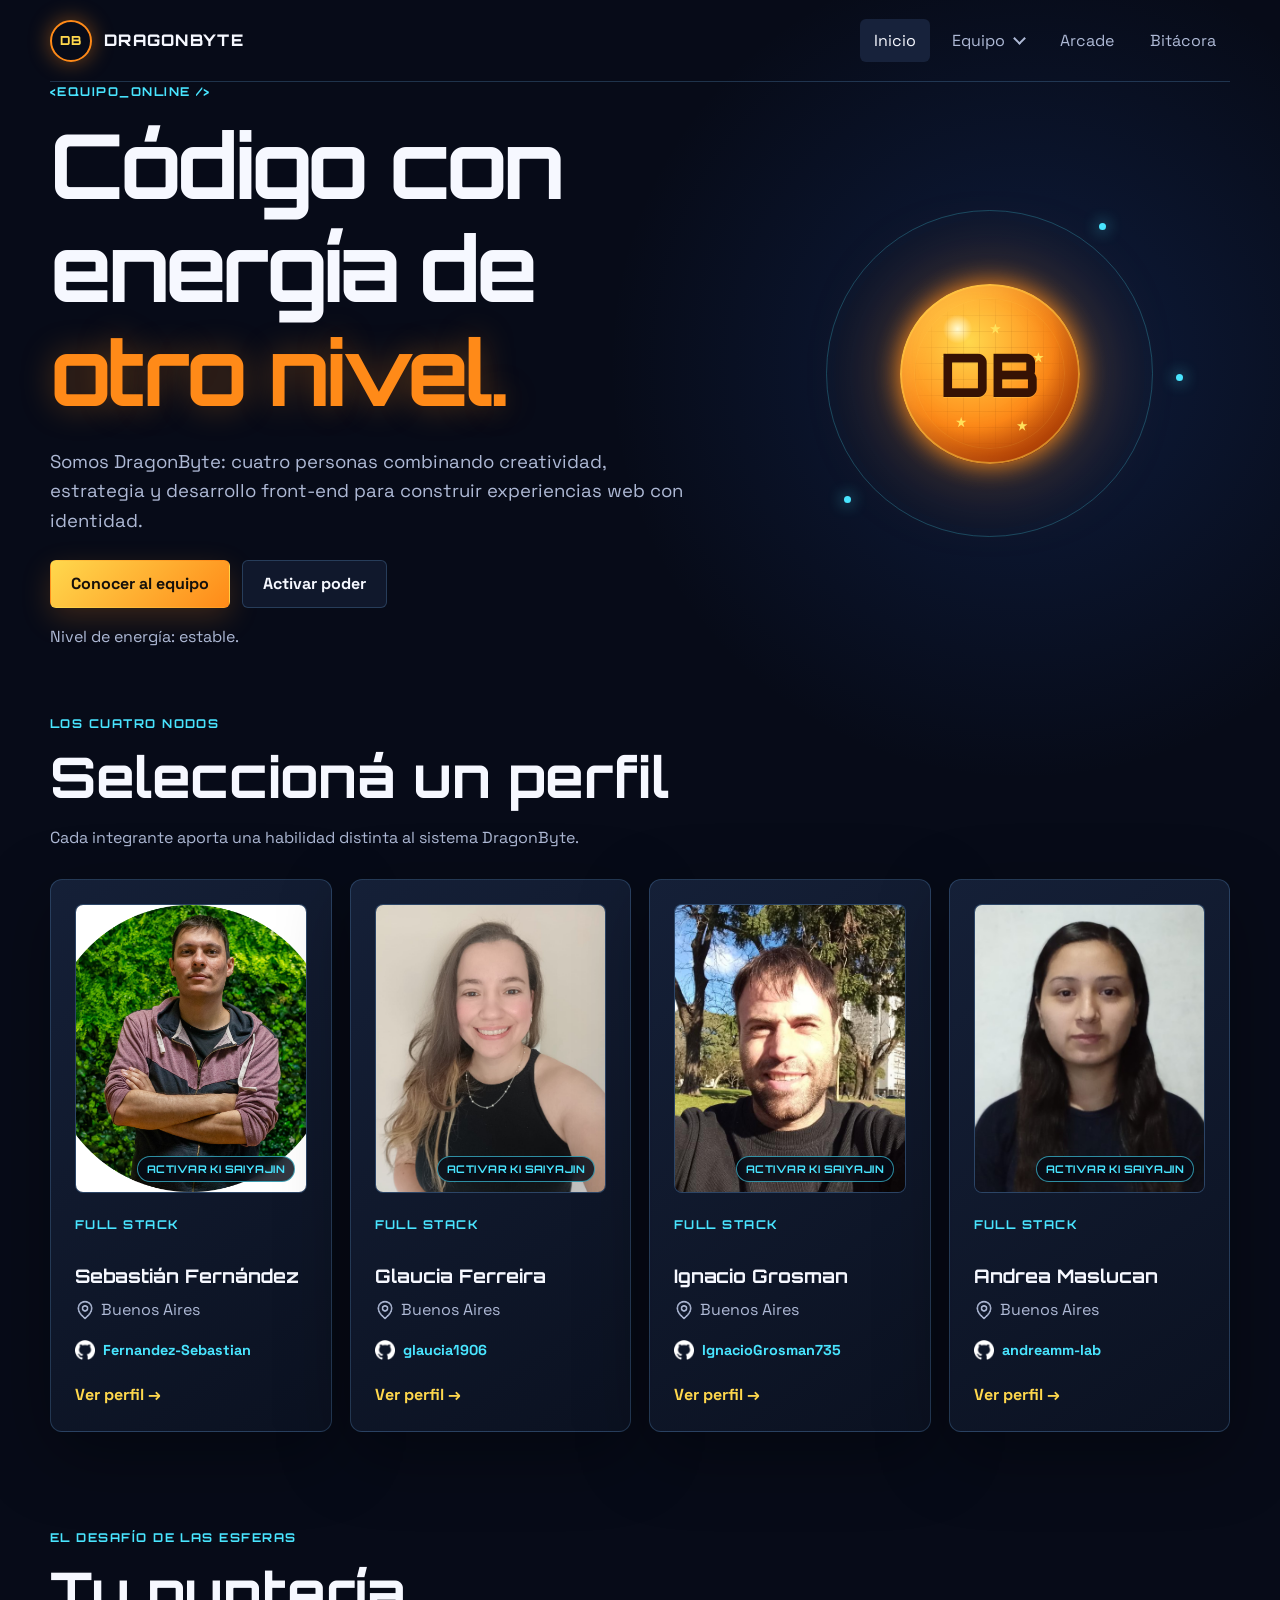
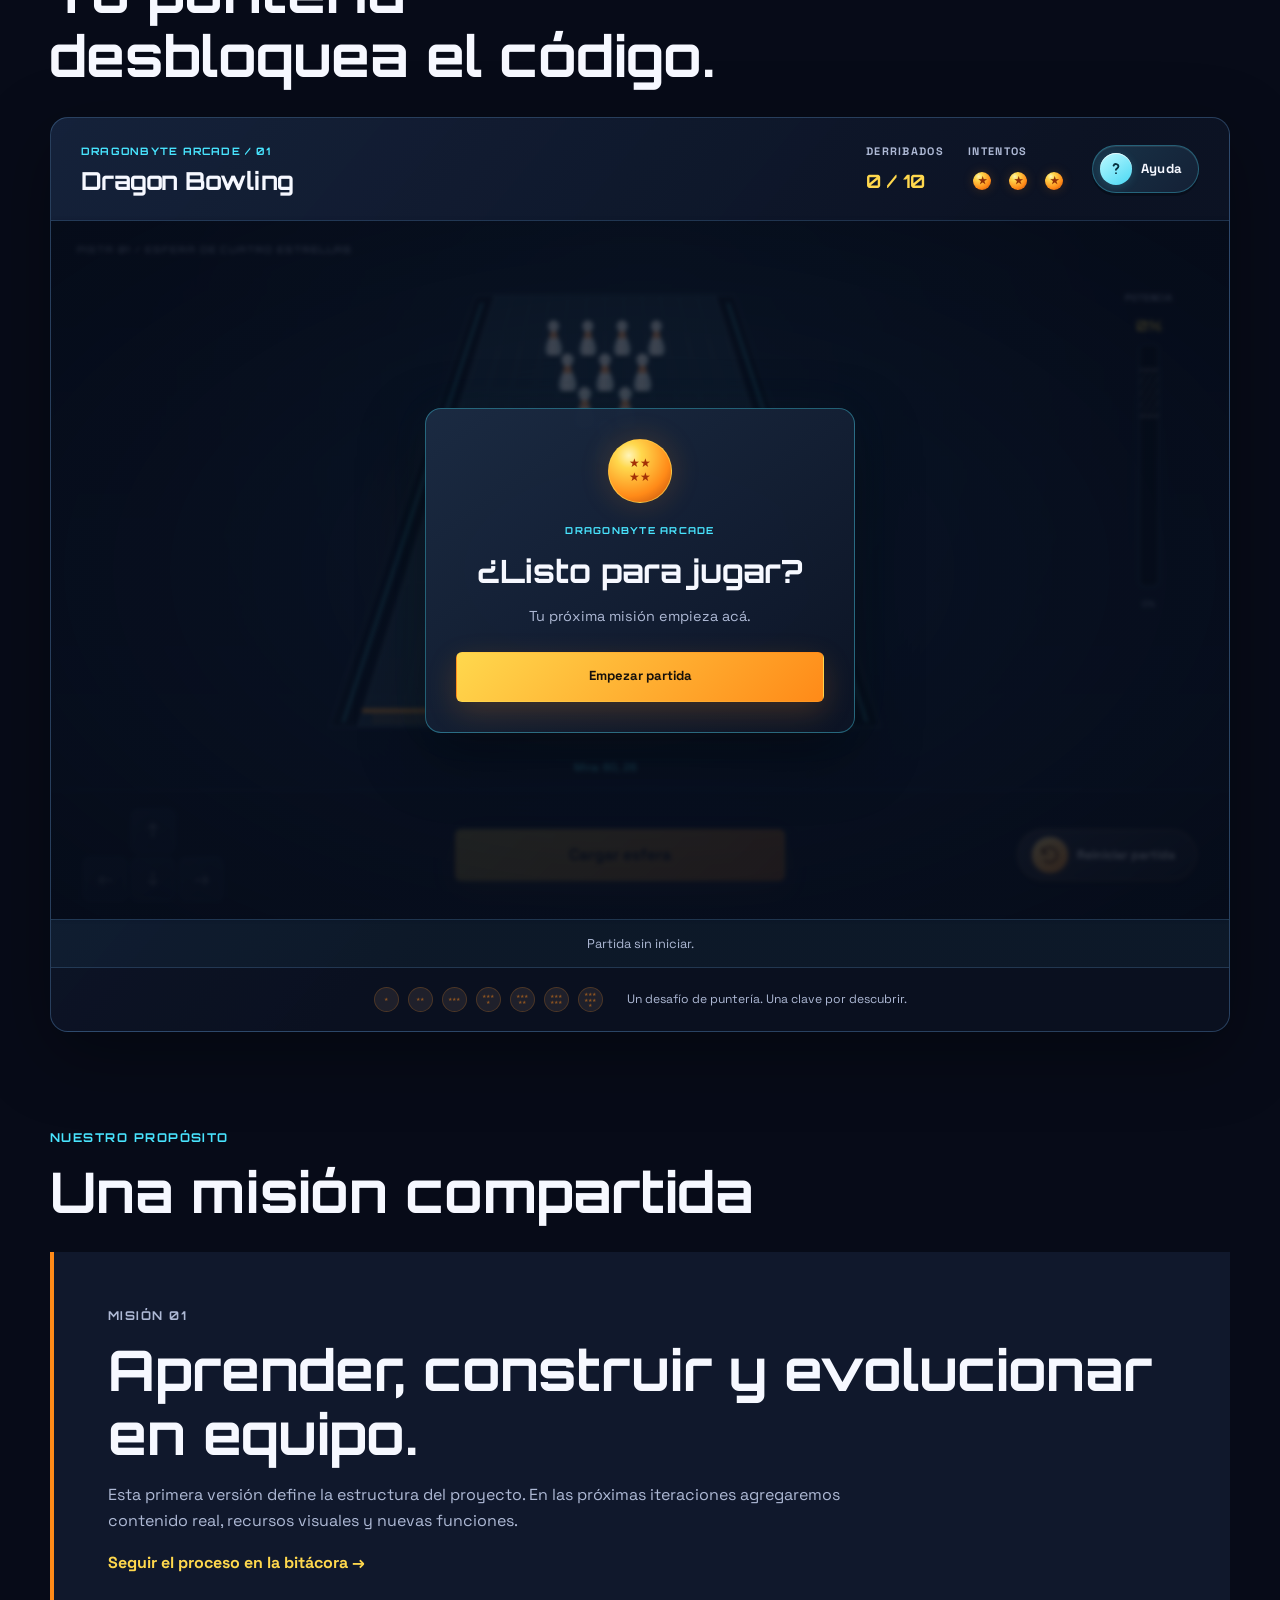
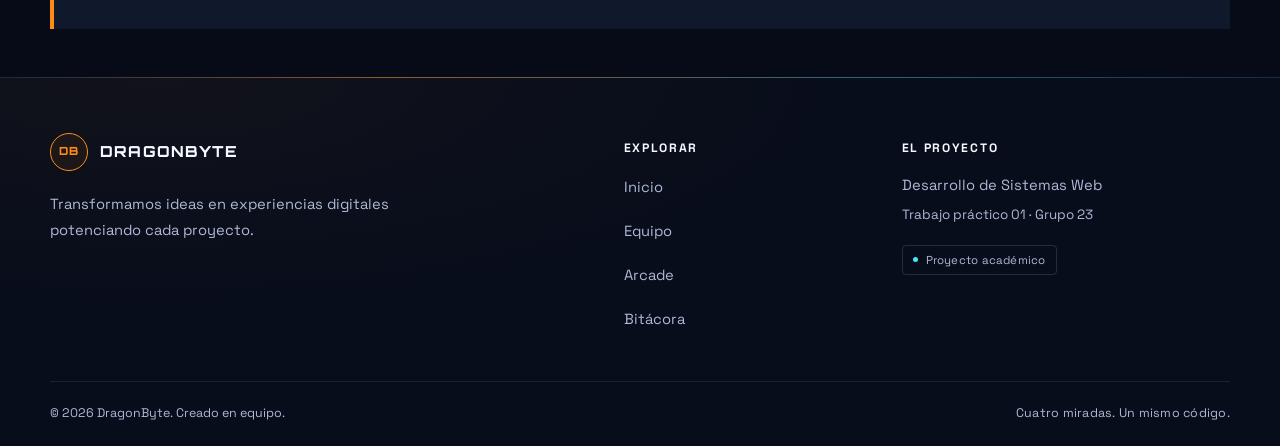
==== index.html @ 11033af9 "agregar Arcade con el codigo de verificacion de la bitacora" ====
<!doctype html>
<html lang="es">
  <head>
    <meta charset="UTF-8">
    <meta name="viewport" content="width=device-width, initial-scale=1.0">
    <meta name="description" content="Sitio web del equipo DragonByte para el TP1 de Desarrollo de Sistemas Web.">
    <title>DragonByte | Inicio</title>
    <link rel="preconnect" href="https://fonts.googleapis.com">
    <link rel="preconnect" href="https://fonts.gstatic.com" crossorigin>
    <link
      href="https://fonts.googleapis.com/css2?family=Orbitron:wght@500;700;800&family=Space+Grotesk:wght@400;500;600;700&display=swap"
      rel="stylesheet"
    >
    <link rel="stylesheet" href="assets/css/base.css?v=1">
    <link rel="stylesheet" href="components/member-photo/member-photo.css?v=1">
    <link rel="stylesheet" href="assets/css/pages/inicio.css?v=3">
    <link rel="stylesheet" href="components/bowling/bowling.css?v=12">
    <link rel="stylesheet" href="components/header/header.css?v=2">
    <link rel="stylesheet" href="components/footer/footer.css?v=1">
    <script src="components/header/header.js?v=2" defer></script>
    <script src="components/footer/footer.js?v=2" defer></script>
    <script src="components/member-photo/member-photo.js?v=1" defer></script>
    <script src="assets/js/pages/inicio.js?v=1" defer></script>
    <script src="assets/js/bitacora-access.js?v=1" defer></script>
    <script src="components/bowling/bowling.js?v=6" defer></script>
  </head>
  <body>
    <header class="site-header" data-site-header></header>

    <main>
      <section class="hero">
        <div class="hero-copy">
          <p class="eyebrow">&lt;equipo_online /&gt;</p>
          <h1>Código con energía de <span>otro nivel.</span></h1>
          <p class="hero-lead">
            Somos DragonByte: cuatro personas combinando creatividad, estrategia y desarrollo
            front-end para construir experiencias web con identidad.
          </p>
          <div class="hero-actions">
            <a class="button button-primary" href="#equipo">Conocer al equipo</a>
            <button id="power-button" class="button button-secondary" type="button" aria-pressed="false">Activar poder</button>
          </div>
          <p id="power-message" class="power-message" aria-live="polite">Nivel de energía: estable.</p>
        </div>
        <div class="energy-core" aria-hidden="true">
          <div class="orbit orbit-one"></div>
          <div class="power-aura">
            <svg class="power-flames" viewBox="0 0 430 430" fill="none" focusable="false">
              <defs>
                <linearGradient id="flame-outer" x1="215" y1="355" x2="215" y2="25" gradientUnits="userSpaceOnUse">
                  <stop stop-color="#ff4d00" stop-opacity=".15"/>
                  <stop offset=".35" stop-color="#ff6a00"/>
                  <stop offset=".7" stop-color="#ffb52e"/>
                  <stop offset="1" stop-color="#fff4ba"/>
                </linearGradient>
                <linearGradient id="flame-inner" x1="215" y1="335" x2="215" y2="65" gradientUnits="userSpaceOnUse">
                  <stop stop-color="#ff8a18" stop-opacity=".3"/>
                  <stop offset=".4" stop-color="#ffd84d"/>
                  <stop offset="1" stop-color="#fffce9"/>
                </linearGradient>
              </defs>
              <path class="flame flame-outer" fill="url(#flame-outer)" d="M215 355 C139 361 79 307 87 252 C90 228 76 207 66 189 C96 196 108 216 115 230 C106 179 127 164 110 123 C144 136 157 163 160 181 C169 134 190 121 184 76 C198 87 207 103 207 122 C232 90 247 62 237 25 C273 57 283 100 265 144 C291 126 299 107 299 88 C322 125 309 168 296 193 C321 181 337 165 337 142 C358 180 344 211 328 237 C351 231 359 211 360 200 C386 273 322 355 215 355 Z"/>
              <path class="flame flame-inner" fill="url(#flame-inner)" d="M215 335 C153 340 113 299 120 249 C124 231 121 214 114 201 C136 209 147 226 149 240 C141 193 170 170 161 139 C180 152 192 176 187 198 C201 164 231 146 228 101 C250 126 254 156 241 187 C262 173 273 152 273 136 C289 169 280 204 266 223 C288 211 302 190 302 177 C320 212 303 234 302 251 C323 243 331 231 332 224 C339 282 292 335 215 335 Z"/>
              <path class="flame flame-highlight" stroke="#fff5bf" stroke-width="3" stroke-linecap="round" d="M106 273 C91 247 108 227 99 214 M178 159 C171 138 194 121 189 106 M276 165 C299 145 293 125 299 115 M326 294 C346 276 337 254 347 243"/>
            </svg>
            <span class="power-ember"></span>
            <span class="power-ember"></span>
            <span class="power-ember"></span>
            <span class="power-ember"></span>
          </div>
          <div class="core">
            <span class="core-node core-node-one"></span>
            <span class="core-node core-node-two"></span>
            <span class="core-node core-node-three"></span>
            <span class="core-node core-node-four"></span>
            <span class="core-node core-node-five"></span>
            <span class="core-label">DB</span>
          </div>
          <span class="spark spark-one"></span>
          <span class="spark spark-two"></span>
          <span class="spark spark-three"></span>
        </div>
      </section>

      <section id="equipo" class="section team-section" aria-labelledby="team-title">
        <div class="section-heading">
          <p class="eyebrow">LOS CUATRO NODOS</p>
          <h2 id="team-title">Seleccioná un perfil</h2>
          <p>Cada integrante aporta una habilidad distinta al sistema DragonByte.</p>
        </div>
        <div class="team-grid">
          <article class="member-card">
            <button
              class="member-photo member-photo-transform"
              type="button"
              data-member-name="Sebastián"
              aria-pressed="false"
              aria-label="Activar ki saiyajin de Sebastián"
            >
              <img
                class="portrait-base"
                src="assets/img/perfiles/Seba-FaseNormal.png"
                alt="Sebastián Fernández en estado base"
              >
              <img
                class="portrait-transformed"
                src="assets/img/perfiles/SebaSsj2.png"
                alt=""
                aria-hidden="true"
              >
              <span class="transform-hint" aria-hidden="true">Activar ki saiyajin</span>
            </button>
            <p class="role">Full Stack</p>
            <h3>Sebastián Fernández</h3>
            <p class="profile-location"><img src="assets/img/iconos/ubicacion.webp" alt="" width="20" height="20"> Buenos Aires</p>
            <a class="member-github profile-github text-link" href="https://github.com/Fernandez-Sebastian" target="_blank" rel="noopener noreferrer" aria-label="GitHub de Sebastián Fernández (abre en otra pestaña)">
              <img src="assets/img/iconos/github.webp" alt="" width="20" height="20">
              <span>Fernandez-Sebastian</span>
            </a>
            <a class="card-link" href="pages/equipo/sebastian-fernandez.html" aria-label="Ver perfil de Sebastián Fernández">Ver perfil <span aria-hidden="true">→</span></a>
          </article>
          <article class="member-card">
            <button
              class="member-photo member-photo-transform"
              type="button"
              data-member-name="Glaucia"
              aria-pressed="false"
              aria-label="Activar ki saiyajin de Glaucia"
            >
              <img
                class="portrait-base"
                src="assets/img/perfiles/glaucia-ferreira.jpeg"
                alt="Glaucia Ferreira"
              >
              <img
                class="portrait-transformed"
                src="assets/img/perfiles/glaucia-ferreira-anime.png"
                alt=""
                aria-hidden="true"
              >
              <span class="transform-hint" aria-hidden="true">Activar ki saiyajin</span>
            </button>
            <p class="role">Full Stack</p>
            <h3>Glaucia Ferreira</h3>
            <p class="profile-location"><img src="assets/img/iconos/ubicacion.webp" alt="" width="20" height="20"> Buenos Aires</p>
            <a class="member-github profile-github text-link" href="https://github.com/glaucia1906" target="_blank" rel="noopener noreferrer" aria-label="GitHub de Glaucia Ferreira (abre en otra pestaña)">
              <img src="assets/img/iconos/github.webp" alt="" width="20" height="20">
              <span>glaucia1906</span>
            </a>
            <a class="card-link" href="pages/equipo/glaucia-ferreira.html" aria-label="Ver perfil de Glaucia Ferreira">Ver perfil <span aria-hidden="true">→</span></a>
          </article>
          <article class="member-card">
            <button
              class="member-photo member-photo-transform"
              type="button"
              data-member-name="Ignacio"
              aria-pressed="false"
              aria-label="Activar ki saiyajin de Ignacio"
            >
              <img
                class="portrait-base"
                src="assets/img/perfiles/Nacho-tranqui.jpg"
                alt="Foto provisoria de Ignacio Grosman"
              >
              <img
                class="portrait-transformed"
                src="assets/img/perfiles/Nacho-super.jpg"
                alt=""
                aria-hidden="true"
              >
              <span class="transform-hint" aria-hidden="true">Activar ki saiyajin</span>
            </button>
            <p class="role">Full Stack</p>
            <h3>Ignacio Grosman</h3>
            <p class="profile-location"><img src="assets/img/iconos/ubicacion.webp" alt="" width="20" height="20"> Buenos Aires</p>
            <a class="member-github profile-github text-link" href="https://github.com/IgnacioGrosman735" target="_blank" rel="noopener noreferrer" aria-label="GitHub de Ignacio Grosman (abre en otra pestaña)">
              <img src="assets/img/iconos/github.webp" alt="" width="20" height="20">
              <span>IgnacioGrosman735</span>
            </a>
            <a class="card-link" href="pages/equipo/ignacio-grosman.html" aria-label="Ver perfil de Ignacio Grosman">Ver perfil <span aria-hidden="true">→</span></a>
          </article>
          <article class="member-card">
            <button
              class="member-photo member-photo-transform"
              type="button"
              data-member-name="Andrea"
              aria-pressed="false"
              aria-label="Activar ki saiyajin de Andrea"
            >
              <img
                class="portrait-base"
                src="assets/img/perfiles/andrea-normal.jpg"
                alt="Andrea Maslucan Moreno en estado base"
              >
              <img
                class="portrait-transformed"
                src="assets/img/perfiles/andrea-anime.jpeg"
                alt=""
                aria-hidden="true"
              >
              <span class="transform-hint" aria-hidden="true">Activar ki saiyajin</span>
            </button>
            <p class="role">Full Stack</p>
            <h3>Andrea Maslucan</h3>
            <p class="profile-location"><img src="assets/img/iconos/ubicacion.webp" alt="" width="20" height="20"> Buenos Aires</p>
            <a class="member-github profile-github text-link" href="https://github.com/andreamm-lab" target="_blank" rel="noopener noreferrer" aria-label="GitHub de Andrea Maslucan Moreno (abre en otra pestaña)">
              <img src="assets/img/iconos/github.webp" alt="" width="20" height="20">
              <span>andreamm-lab</span>
            </a>
            <a class="card-link" href="pages/equipo/andrea-maslucan-moreno.html" aria-label="Ver perfil de Andrea Maslucan Moreno">Ver perfil <span aria-hidden="true">→</span></a>
          </article>
        </div>
      </section>

      <section id="esferas" class="section bowling-section" data-bowling aria-labelledby="bowling-title">
        <div class="section-heading">
          <p class="eyebrow">EL DESAFÍO DE LAS ESFERAS</p>
          <h2 id="bowling-title">Tu puntería desbloquea el código.</h2>
        </div>
        <div class="bowling-game" data-phase="idle">
          <div class="bowling-topbar">
            <div class="bowling-brand">
              <p class="eyebrow">DRAGONBYTE ARCADE / 01</p>
              <h3>Dragon Bowling</h3>
            </div>
            <div class="bowling-scoreboard">
              <div class="bowling-stat"><span>Derribados</span><strong id="bowling-score">0 / 10</strong></div>
              <div class="bowling-stat">
                <span>Intentos</span>
                <ol id="bowling-attempts" class="bowling-attempts">
                  <li class="is-active" aria-label="Tiro 1 disponible"><span class="bowling-mini-orb" aria-hidden="true">★</span></li>
                  <li aria-label="Tiro 2 disponible"><span class="bowling-mini-orb" aria-hidden="true">★</span></li>
                  <li aria-label="Tiro 3 disponible"><span class="bowling-mini-orb" aria-hidden="true">★</span></li>
                </ol>
              </div>
              <button id="bowling-help-button" class="button bowling-help-button" type="button" aria-haspopup="dialog" aria-controls="bowling-help-dialog">
                <span class="bowling-help-icon" aria-hidden="true">
                  <svg viewBox="0 0 24 24" fill="none" stroke="currentColor" stroke-width="2.2" stroke-linecap="round" stroke-linejoin="round" focusable="false">
                    <path d="M9.1 8a3 3 0 0 1 5.8 1c0 2-3 2.5-3 4M12 17h.01"></path>
                  </svg>
                </span>
                <span class="bowling-help-label">Ayuda</span>
              </button>
            </div>
          </div>
          <div class="bowling-stage">
            <div class="bowling-playfield" inert>
              <div class="bowling-arena" tabindex="-1" role="group" aria-label="Pista de bowling" aria-describedby="bowling-status">
                <div class="bowling-lane-label">PISTA 01 <span> / ESFERA DE CUATRO ESTRELLAS</span></div>
                <svg id="bowling-lane" viewBox="0 0 700 580" aria-hidden="true" focusable="false"></svg>
                <div class="bowling-arena-hint"><span id="bowling-aim-label">Mira: 60, 26</span></div>
              </div>
              <div class="bowling-power-hud">
                <span id="bowling-power-label">Potencia</span>
                <output id="bowling-power-value">0%</output>
                <div id="bowling-power" class="bowling-power" role="progressbar" aria-labelledby="bowling-power-label" aria-orientation="vertical" aria-valuemin="0" aria-valuemax="100" aria-valuenow="0">
                  <span class="bowling-power-zone"></span><span id="bowling-power-fill" class="bowling-power-fill"></span>
                </div>
                <span class="bowling-power-limit" aria-hidden="true">0%</span>
              </div>
              <div class="bowling-controls" role="group" aria-label="Controles del juego">
                <div class="bowling-dpad" role="group" aria-label="Mover la mira">
                  <button type="button" data-aim="up" aria-label="Apuntar más arriba">↑</button>
                  <button type="button" data-aim="left" aria-label="Apuntar a la izquierda">←</button>
                  <button type="button" data-aim="down" aria-label="Apuntar más abajo">↓</button>
                  <button type="button" data-aim="right" aria-label="Apuntar a la derecha">→</button>
                </div>
                <button id="bowling-launch" class="button button-primary bowling-launch" type="button" disabled>Cargar esfera</button>
                <button id="bowling-reset" class="bowling-reset" type="button">
                  <span class="bowling-reset-icon" aria-hidden="true">
                    <svg viewBox="0 0 24 24" fill="none" stroke="currentColor" stroke-width="2" stroke-linecap="round" stroke-linejoin="round" focusable="false">
                      <path d="M3 10a9 9 0 1 1 2.6 8.4M3 4v6h6"></path>
                    </svg>
                  </span>
                  <span class="bowling-reset-label">Reiniciar partida</span>
                </button>
              </div>
            </div>
            <div class="bowling-overlay">
              <div class="bowling-banner" role="group" aria-labelledby="bowling-overlay-title" aria-describedby="bowling-overlay-message">
                <div class="bowling-banner-orb" aria-hidden="true">★★★★</div>
                <p id="bowling-overlay-eyebrow" class="eyebrow">DRAGONBYTE ARCADE</p>
                <h3 id="bowling-overlay-title" tabindex="-1">¿Listo para jugar?</h3>
                <p id="bowling-overlay-message">Tu próxima misión empieza acá.</p>
                <div id="bowling-reward" class="bowling-reward" hidden>
                  <p>CLAVE DE LA BITÁCORA</p>
                  <div class="bowling-code-row">
                    <code id="bowling-code"></code>
                    <button id="bowling-copy" class="bowling-copy" type="button" aria-label="Copiar clave" title="Copiar clave">
                      <svg class="bowling-copy-icon" viewBox="0 0 24 24" fill="none" stroke="currentColor" stroke-width="1.8" stroke-linecap="round" stroke-linejoin="round" aria-hidden="true" focusable="false">
                        <rect x="8" y="8" width="12" height="12" rx="2"></rect>
                        <path d="M16 8V5a2 2 0 0 0-2-2H5a2 2 0 0 0-2 2v9a2 2 0 0 0 2 2h3"></path>
                      </svg>
                      <svg class="bowling-copy-check" viewBox="0 0 24 24" fill="none" stroke="currentColor" stroke-width="2" stroke-linecap="round" stroke-linejoin="round" aria-hidden="true" focusable="false">
                        <path d="m5 12 4 4L19 6"></path>
                      </svg>
                    </button>
                  </div>
                  <p id="bowling-copy-status" class="bowling-copy-status" role="status" aria-live="polite" aria-atomic="true"></p>
                </div>
                <div class="bowling-banner-actions">
                  <button id="bowling-start" class="button button-primary" type="button">Empezar partida</button>
                  <a id="bowling-logbook" class="button button-primary" href="pages/bitacora.html" hidden>Ir a la bitácora</a>
                </div>
              </div>
            </div>
          </div>
          <div class="bowling-feedback"><p id="bowling-status" role="status" aria-live="polite" aria-atomic="true">Partida sin iniciar.</p></div>
          <footer class="bowling-footer">
            <div class="bowling-orbs" aria-hidden="true">
              <span class="bowling-collectible">★</span><span class="bowling-collectible">★★</span><span class="bowling-collectible">★★★</span><span class="bowling-collectible">★★★★</span><span class="bowling-collectible">★★★★★</span><span class="bowling-collectible">★★★★★★</span><span class="bowling-collectible">★★★★★★★</span>
            </div>
            <p>Un desafío de puntería. Una clave por descubrir.</p>
          </footer>
        </div>
        <dialog id="bowling-help-dialog" class="bowling-help-dialog" aria-labelledby="bowling-help-title">
          <div class="bowling-help-header">
            <h2 id="bowling-help-title">Cómo jugar</h2>
            <button class="bowling-help-close" type="button" aria-label="Cerrar ayuda" data-close-help>×</button>
          </div>
          <p>Elegí «Empezar partida» y derribá los <strong>10 palos en 3 lanzamientos</strong> para descubrir la clave de autenticación de la bitácora. Los palos derribados se conservan entre tiros.</p>
          <ol class="bowling-help-steps">
            <li><strong>Apuntá.</strong> Hacé clic en la pista y mové la mira con las cuatro flechas del teclado. En celular, usá los botones de dirección.</li>
            <li><strong>Cargá y lanzá.</strong> Mantené presionado «Cargar esfera» con el mouse o el dedo. Soltá para lanzar con la potencia indicada.</li>
            <li><strong>Elegí la potencia.</strong> La barra vertical se llena de abajo hacia arriba. La zona ideal está entre 70 y 90% para lograr una reacción en cadena.</li>
            <li><strong>También con teclado.</strong> Con la pista o el botón de lanzamiento enfocados, mantené Espacio y soltá para lanzar. Enter lanza al 80% y Esc cancela la carga.</li>
          </ol>
          <p>«Reiniciar partida» vuelve al cartel de inicio. Al finalizar, «Volver a jugar» comienza una partida nueva con tres intentos. Cerrá esta ayuda con Esc o con «Entendido».</p>
          <button class="button button-primary" type="button" data-close-help>Entendido</button>
        </dialog>
        <noscript><p>Activá JavaScript para jugar al desafío de las esferas.</p></noscript>
      </section>

      <section class="section mission-section" aria-labelledby="mission-title">
        <div class="section-heading">
          <p class="eyebrow">NUESTRO PROPÓSITO</p>
          <h2 id="mission-title">Una misión compartida</h2>
        </div>
        <article class="mission">
          <p class="eyebrow">MISIÓN 01</p>
          <h3>Aprender, construir y evolucionar en equipo.</h3>
          <p>
            Esta primera versión define la estructura del proyecto. En las próximas iteraciones
            agregaremos contenido real, recursos visuales y nuevas funciones.
          </p>
          <a class="text-link" href="pages/bitacora.html">Seguir el proceso en la bitácora →</a>
        </article>
      </section>
    </main>

    <footer class="site-footer" data-site-footer></footer>
  </body>
</html>
---- assets/css/base.css ----
/* Variables de diseño, base visual y elementos compartidos. */

:root {
  --bg: #070b18;
  --surface: #10182c;
  --surface-2: #17223b;
  --text: #f6f8ff;
  --muted: #aeb9d5;
  --orange: #ff8a18;
  --yellow: #ffd84d;
  --cyan: #49e5ff;
  --border: rgba(120, 191, 255, .22);
  --shadow: 0 22px 70px rgba(0, 0, 0, .34);
  --display: "Orbitron", sans-serif;
  --body: "Space Grotesk", sans-serif;
}

* {
  box-sizing: border-box;
}

html {
  scroll-behavior: smooth;
}

body {
  margin: 0;
  min-width: 280px;
  background: radial-gradient(circle at 80% 10%, rgba(44, 104, 223, .18), transparent 26rem), var(--bg);
  color: var(--text);
  font-family: var(--body);
  line-height: 1.6;
}

a {
  color: inherit;
}

button {
  font: inherit;
}

.eyebrow,
.role {
  margin: 0 0 12px;
  color: var(--cyan);
  font-family: var(--display);
  font-size: .76rem;
  font-weight: 700;
  letter-spacing: .12em;
  text-transform: uppercase;
}

h1,
h2,
h3 {
  font-family: var(--display);
  line-height: 1.15;
}

h1 {
  margin: 0;
  font-size: clamp(2.6rem, 7vw, 5.6rem);
  letter-spacing: -.04em;
}

h1 span {
  color: var(--orange);
  text-shadow: 0 0 32px rgba(255, 138, 24, .35);
}

.page-actions {
  display: flex;
  flex-wrap: wrap;
  gap: 12px;
  align-items: center;
}

.button {
  display: inline-flex;
  min-height: 48px;
  align-items: center;
  justify-content: center;
  padding: 0 20px;
  border: 1px solid transparent;
  border-radius: 6px;
  font-weight: 700;
  text-decoration: none;
  cursor: pointer;
}

.button-primary {
  color: #16100b;
  background: linear-gradient(135deg, var(--yellow), var(--orange));
  box-shadow: 0 10px 30px rgba(255, 138, 24, .2);
}

.button-secondary {
  color: var(--text);
  border-color: var(--border);
  background: var(--surface);
}

.button:hover {
  transform: translateY(-2px);
}

.inner-main {
  width: min(1180px, calc(100% - 32px));
  margin: auto;
}

.page-intro h1 {
  margin: 0 0 14px;
  font-size: clamp(2rem, 5vw, 3.5rem);
}

.page-intro > p:last-child {
  color: var(--muted);
}

.avatar {
  display: grid;
  place-items: center;
  width: 74px;
  aspect-ratio: 1;
  margin-bottom: 22px;
  border: 1px solid var(--cyan);
  border-radius: 50%;
  background: rgba(73, 229, 255, .08);
  color: var(--cyan);
  font: 700 1.25rem var(--display);
}

.card-link,
.text-link {
  color: var(--yellow);
  font-weight: 700;
  text-decoration: none;
}

.inner-main {
  padding: 80px 0 110px;
}

.page-intro {
  max-width: 850px;
  margin-bottom: 65px;
}

.is-placeholder {
  opacity: .68;
}

.page-actions {
  margin-top: 35px;
}

.profile-location {
  display: flex;
  align-items: center;
  gap: 6px;
  margin-top: 0;
}

.profile-location img {
  flex-shrink: 0;
}

.profile-github {
  display: inline-flex;
  align-items: center;
  gap: 8px;
  max-width: 100%;
}

.profile-github img {
  flex-shrink: 0;
}

.profile-github span {
  min-width: 0;
  overflow-wrap: anywhere;
}

@media (max-width: 400px) {
  .inner-main {
    width: min(100% - 22px, 1180px);
  }
}

@media (prefers-reduced-motion: reduce) {
  html {
    scroll-behavior: auto;
  }

  *,
  *::before,
  *::after {
    animation: none !important;
    transition: none !important;
  }
}

.brand {
  display: flex;
  align-items: center;
  gap: 12px;
  color: var(--text);
  font-family: var(--display);
  font-weight: 800;
  text-decoration: none;
  letter-spacing: .08em;
}

.brand-mark {
  display: grid;
  place-items: center;
  width: 42px;
  aspect-ratio: 1;
  border: 2px solid var(--orange);
  border-radius: 50%;
  color: var(--yellow);
  box-shadow: 0 0 22px rgba(255, 138, 24, .45);
  font-size: .78rem;
}

@media (max-width: 600px) {
  .brand {
    font-size: .9rem;
  }
}
---- components/member-photo/member-photo.css ----
/* Retratos compartidos y transformación de fotos. */

.member-photo {
  position: relative;
  width: 100%;
  aspect-ratio: 4 / 5;
  flex: 0 0 auto;
  margin-bottom: 22px;
  overflow: hidden;
  border: 1px solid var(--border);
  border-radius: 8px;
  background: var(--surface-2);
}

.member-photo img {
  position: absolute;
  inset: 0;
  display: block;
  width: 100%;
  height: 100%;
  object-fit: cover;
  object-position: center;
}

.member-photo-transform {
  padding: 0;
  color: var(--text);
  font: inherit;
  text-align: left;
  cursor: pointer;
  isolation: isolate;
  transition: border-color .25s ease, box-shadow .25s ease, transform .25s ease;
}

.member-photo-transform:hover,
.member-photo-transform:focus-visible {
  border-color: var(--cyan);
  box-shadow: 0 0 0 2px rgba(73, 229, 255, .18), 0 0 28px rgba(73, 229, 255, .18);
  transform: translateY(-2px);
}

.member-photo-transform:focus-visible {
  outline: 2px solid var(--yellow);
  outline-offset: 3px;
}

.member-photo-transform img {
  transition: opacity .55s ease, transform .7s cubic-bezier(.2, .8, .2, 1), filter .55s ease;
}

.member-photo-transform .portrait-base {
  object-position: center 38%;
}

.member-photo-transform .portrait-transformed {
  object-position: center 44%;
  opacity: 0;
  transform: scale(1.08);
  filter: brightness(1.25) saturate(1.2);
}

.member-photo-transform::before,
.member-photo-transform::after {
  position: absolute;
  z-index: 2;
  content: "";
  pointer-events: none;
  opacity: 0;
}

.member-photo-transform::before {
  inset: -18%;
  background:
    radial-gradient(ellipse at center, transparent 45%, rgba(255, 216, 77, .24) 58%, transparent 72%),
    conic-gradient(from 20deg, transparent, rgba(73, 229, 255, .38), transparent 18%, rgba(255, 138, 24, .5), transparent 38%);
  mix-blend-mode: screen;
}

.member-photo-transform::after {
  inset: 0;
  border: 2px solid rgba(255, 216, 77, .8);
  box-shadow: inset 0 0 24px rgba(255, 216, 77, .42), 0 0 24px rgba(255, 138, 24, .52);
}

.member-photo-transform.is-transformed .portrait-base {
  opacity: 0;
  transform: scale(.96);
}

.member-photo-transform.is-transformed .portrait-transformed {
  opacity: 1;
  transform: scale(1);
  filter: none;
}

.member-photo-transform.is-transformed::before {
  opacity: 1;
  animation: aura-flow 2.8s linear infinite;
}

.member-photo-transform.is-transformed::after {
  opacity: 1;
  animation: aura-pulse 1.35s ease-in-out infinite alternate;
}

.transform-hint {
  position: absolute;
  right: 10px;
  bottom: 10px;
  z-index: 3;
  padding: 5px 9px;
  border: 1px solid rgba(73, 229, 255, .6);
  border-radius: 999px;
  background: rgba(7, 11, 24, .82);
  color: var(--cyan);
  font: 700 .66rem var(--display);
  letter-spacing: .04em;
  text-transform: uppercase;
  backdrop-filter: blur(5px);
}

@keyframes aura-flow {
  to {
    transform: rotate(1turn) scale(1.05);
  }
}

@keyframes aura-pulse {
  to {
    border-color: var(--cyan);
    box-shadow: inset 0 0 34px rgba(73, 229, 255, .4), 0 0 32px rgba(255, 216, 77, .62);
  }
}
---- assets/css/pages/inicio.css ----
/* Portada: hero, energía, equipo y misión. */

.hero {
  position: relative;
  isolation: isolate;
  width: min(1180px, calc(100% - 32px));
  min-height: 560px;
  margin: auto;
  display: grid;
  grid-template-columns: 1.15fr .85fr;
  align-items: center;
  gap: 50px;
}

.hero-copy {
  position: relative;
  z-index: 2;
}

.hero-lead {
  max-width: 650px;
  margin: 24px 0;
  color: var(--muted);
  font-size: 1.16rem;
}

.hero-actions {
  display: flex;
  flex-wrap: wrap;
  gap: 12px;
  align-items: center;
}

.power-message {
  min-height: 26px;
  color: var(--muted);
}

.energy-core {
  position: relative;
  z-index: 1;
  display: grid;
  place-items: center;
  width: 100%;
  min-width: 280px;
  max-width: 430px;
  aspect-ratio: 1;
  margin: auto;
  isolation: isolate;
  pointer-events: none;
}

.core {
  position: relative;
  z-index: 2;
  display: grid;
  place-items: center;
  width: clamp(132px, 42%, 180px);
  aspect-ratio: 1;
  overflow: hidden;
  border-radius: 50%;
  background:
    radial-gradient(circle at 32% 25%, rgba(255, 255, 225, .9), transparent 8%),
    radial-gradient(circle at 38% 32%, var(--yellow), var(--orange) 52%, #b83e04 82%, #702000);
  color: #361204;
  font-family: var(--display);
  font-size: clamp(2rem, 8vw, 3.75rem);
  font-weight: 800;
  line-height: 1;
  box-shadow:
    inset -16px -18px 30px rgba(104, 25, 0, .26),
    inset 8px 8px 20px rgba(255, 239, 132, .2),
    0 0 24px var(--orange),
    0 0 90px rgba(255, 138, 24, .48);
}

.core::before {
  position: absolute;
  inset: 8%;
  border: 1px solid rgba(255, 225, 104, .28);
  border-radius: 50%;
  background-image:
    linear-gradient(rgba(88, 30, 0, .07) 1px, transparent 1px),
    linear-gradient(90deg, rgba(88, 30, 0, .07) 1px, transparent 1px);
  background-size: 16px 16px;
  content: "";
  mask-image: radial-gradient(circle, #000 45%, transparent 82%);
}

.core::after {
  position: absolute;
  inset: 0;
  border: 2px solid rgba(255, 210, 70, .5);
  border-radius: 50%;
  content: "";
}

.core-label {
  position: relative;
  z-index: 4;
  display: block;
  line-height: 1;
  text-shadow: 0 1px 0 rgba(255, 221, 92, .32);
}

.core-node {
  position: absolute;
  z-index: 3;
  width: 11px;
  height: 11px;
  background: #ffe15b;
  clip-path: polygon(50% 0%, 61% 35%, 98% 35%, 68% 57%, 79% 94%, 50% 72%, 21% 94%, 32% 57%, 2% 35%, 39% 35%);
  filter: drop-shadow(0 0 3px rgba(255, 230, 102, .9));
}

.core-node-one {
  top: 22%;
  left: 50%;
}

.core-node-two {
  top: 38%;
  left: 23%;
}

.core-node-three {
  top: 38%;
  right: 20%;
}

.core-node-four {
  bottom: 20%;
  left: 31%;
}

.core-node-five {
  right: 29%;
  bottom: 18%;
}

.orbit {
  position: absolute;
  border: 1px solid rgba(73, 229, 255, .38);
  border-radius: 50%;
  box-shadow: inset 0 0 18px rgba(73, 229, 255, .035);
  opacity: .65;
}

.orbit-one {
  inset: 12%;
}

.spark {
  position: absolute;
  width: 7px;
  height: 7px;
  border-radius: 50%;
  background: var(--cyan);
  box-shadow: 0 0 15px var(--cyan);
}

.spark-one {
  top: 15%;
  right: 23%;
}

.spark-two {
  bottom: 20%;
  left: 16%;
}

.spark-three {
  top: 50%;
  right: 5%;
}

body:not(.powered) .energy-core {
  animation: pulse 1.4s ease-in-out infinite alternate;
}

body.powered .energy-core {
  transform: translate(var(--flight-home-x, 0px), var(--flight-home-y, 0px)) scale(var(--flight-scale, 1));
  animation: hero-flight 18s ease-in-out infinite;
  will-change: transform;
}

body.powered .hero-copy :is(h1, h1 span, p) {
  text-shadow: 0 2px 4px var(--bg), 0 0 12px var(--bg);
}

.power-aura {
  position: absolute;
  z-index: 1;
  inset: 0;
  display: none;
  pointer-events: none;
}

body.powered .power-aura {
  display: block;
}

.power-aura::before,
.power-aura::after {
  position: absolute;
  border-radius: 50%;
  content: "";
}

.power-aura::before {
  inset: 8%;
  background: radial-gradient(ellipse, rgba(255, 246, 178, .6) 15%, rgba(255, 174, 24, .36) 35%, rgba(255, 72, 0, .16) 52%, transparent 70%);
}

.power-aura::after {
  inset: 24%;
  border: 2px solid rgba(255, 235, 151, .7);
  box-shadow: 0 0 18px rgba(255, 138, 24, .5), inset 0 0 14px rgba(255, 216, 77, .4);
  animation: power-wave 1.8s ease-out infinite;
}

.power-flames {
  position: absolute;
  inset: 0;
  width: 100%;
  height: 100%;
  overflow: visible;
  filter: drop-shadow(0 0 6px rgba(255, 180, 40, .85)) drop-shadow(0 0 16px rgba(255, 83, 0, .6));
}

.flame {
  transform-box: fill-box;
  transform-origin: 50% 90%;
  animation: flame-surge 1.1s ease-in-out infinite alternate;
}

.flame-inner {
  animation-duration: .8s;
  animation-delay: -.4s;
  animation-direction: alternate-reverse;
}

.flame-highlight {
  animation-duration: 1.3s;
  animation-delay: -.6s;
}

.power-ember {
  position: absolute;
  left: 24%;
  top: 48%;
  width: 4px;
  height: 12px;
  border-radius: 50%;
  background: #fff3b0;
  box-shadow: 0 0 7px var(--yellow), 0 0 15px var(--orange);
  --ember-drift: -12px;
  animation: ember-rise 1.6s ease-out infinite;
}

.power-ember:nth-of-type(2) {
  left: 72%;
  top: 44%;
  --ember-drift: 16px;
  animation-delay: -.7s;
}

.power-ember:nth-of-type(3) {
  left: 42%;
  top: 25%;
  --ember-drift: -8px;
  animation-delay: -1.2s;
}

.power-ember:nth-of-type(4) {
  left: 64%;
  top: 29%;
  --ember-drift: 10px;
  animation-delay: -.3s;
}

body.powered .core {
  box-shadow:
  inset -16px -18px 30px rgba(104, 25, 0, .26),
  inset 8px 8px 20px rgba(255, 239, 132, .35),
  0 0 12px #fff3b0,
  0 0 38px var(--yellow),
  0 0 85px rgba(255, 102, 0, .7);
}

body.powered {
  --cyan: #91f7ff;
}

.section {
  width: min(1180px, calc(100% - 32px));
  margin: auto;
  padding: 48px 0;
}

.section-heading {
  max-width: 720px;
  margin-bottom: 28px;
}

.section-heading h2,
.mission h3 {
  margin: 0 0 14px;
  font-size: clamp(2rem, 5vw, 3.5rem);
}

.section-heading > p:last-child,
.mission > p {
  color: var(--muted);
}

.team-grid {
  display: grid;
  grid-template-columns: repeat(4, 1fr);
  gap: 18px;
}

.member-card {
  position: relative;
  isolation: isolate;
  display: flex;
  flex-direction: column;
  min-width: 0;
  height: 100%;
  padding: 24px;
  border: 1px solid var(--border);
  border-radius: 12px;
  background: linear-gradient(145deg, rgba(23, 34, 59, .9), rgba(12, 18, 34, .9));
  box-shadow: var(--shadow);
}

.member-card:hover,
.member-card:focus-within {
  border-color: var(--orange);
  transform: translateY(-5px);
}

.member-card h3 {
  margin-bottom: 10px;
}

.member-card > p:not(.role) {
  color: var(--muted);
}

.member-card .card-link {
  margin-top: auto;
}

/* Extiende el enlace del perfil a la tarjeta sin cubrir sus otros controles. */
.member-card .card-link::after {
  position: absolute;
  z-index: 1;
  inset: 0;
  border-radius: 12px;
  content: "";
}

.member-card .card-link:focus-visible {
  outline: none;
}

.member-card .card-link:focus-visible::after {
  outline: 2px solid var(--yellow);
  outline-offset: 4px;
}

.member-card .member-photo-transform,
.member-card .member-github {
  position: relative;
  z-index: 2;
}

.member-card .member-github {
  align-self: flex-start;
  margin-bottom: 20px;
  color: var(--cyan);
  font-size: .9rem;
  transition: color .2s ease, text-shadow .2s ease;
}

.member-card .member-github:hover,
.member-card .member-github:focus-visible {
  color: var(--yellow);
  text-shadow: 0 0 12px rgba(255, 216, 77, .45);
}

.member-card .member-github:focus-visible {
  outline: 2px solid var(--yellow);
  outline-offset: 4px;
}

.mission {
  padding: 54px;
  border-left: 4px solid var(--orange);
  background: var(--surface);
}

.mission p {
  max-width: 760px;
}

@keyframes pulse {
  to {
    filter: brightness(1.2);
    transform: scale(1.025);
  }
}

@keyframes hero-flight {
  0%, 100% {
    transform: translate(var(--flight-home-x, 0px), var(--flight-home-y, 0px)) scale(var(--flight-scale, 1));
  }
  20% {
    transform: translate(var(--flight-left, 0px), var(--flight-top, 0px)) scale(var(--flight-scale, 1));
  }
  40% {
    transform: translate(var(--flight-right, 0px), var(--flight-bottom, 0px)) scale(var(--flight-scale, 1));
  }
  60% {
    transform: translate(var(--flight-left, 0px), var(--flight-bottom, 0px)) scale(var(--flight-scale, 1));
  }
  80% {
    transform: translate(var(--flight-right, 0px), var(--flight-top, 0px)) scale(var(--flight-scale, 1));
  }
}

@keyframes flame-surge {
  from {
    transform: scaleX(.97) scaleY(.96) rotate(-2deg);
    opacity: .8;
  }
  to {
    transform: scaleX(1.03) scaleY(1.04) rotate(2deg);
    opacity: 1;
  }
}

@keyframes power-wave {
  from {
    transform: scale(.9);
    opacity: .65;
  }
  to {
    transform: scale(1.65);
    opacity: 0;
  }
}

@keyframes ember-rise {
  0% {
    transform: translate(0, 12px) scale(.6);
    opacity: 0;
  }
  20% {
    opacity: 1;
  }
  100% {
    transform: translate(var(--ember-drift), -65px) scale(.2);
    opacity: 0;
  }
}

@media (max-width: 1200px) {
  .team-grid {
    grid-template-columns: repeat(2, 1fr);
  }
}

@media (max-width: 900px) {
  .hero {
    min-height: auto;
    grid-template-columns: 1fr;
    gap: 28px;
    padding: 48px 0;
  }

  .energy-core {
    width: min(78vw, 360px);
    min-width: 0;
  }
}

@media (max-width: 600px) {
  .section {
    padding: 32px 0;
  }

  .section-heading {
    margin-bottom: 24px;
  }

  .team-grid {
    grid-template-columns: 1fr;
  }

  .mission {
    padding: 32px 24px;
  }
}

@media (max-width: 400px) {
  .hero,
  .section {
    width: min(100% - 22px, 1180px);
  }

  .hero {
    padding: 32px 0;
  }

  .hero-actions .button {
    width: 100%;
  }

  .member-card {
    padding: 22px;
  }
}

@media (prefers-reduced-motion: reduce) {
  body.powered .energy-core {
    will-change: auto;
  }
}
---- components/bowling/bowling.css ----
/* Pista y controles del desafío de las esferas. */

.bowling-section {
  scroll-margin-top: 24px;
}

.bowling-game {
  overflow: hidden;
  border: 1px solid rgba(120, 191, 255, .26);
  border-radius: 18px;
  background: linear-gradient(130deg, rgba(26, 42, 70, .75), rgba(12, 19, 36, .98) 55%);
  box-shadow: var(--shadow);
}

.bowling-topbar {
  display: flex;
  flex-wrap: wrap;
  align-items: center;
  justify-content: space-between;
  gap: 24px;
  padding: 25px 30px;
  border-bottom: 1px solid var(--border);
}

.bowling-brand .eyebrow {
  margin-bottom: 8px;
  font-size: .64rem;
}

.bowling-brand h3 {
  margin: 0;
  font-size: clamp(1.1rem, 2.2vw, 1.55rem);
  letter-spacing: -.025em;
}

.bowling-scoreboard {
  display: flex;
  flex-wrap: wrap;
  align-items: center;
  gap: 16px 24px;
  min-width: 0;
}

.bowling-help-button {
  flex-shrink: 0;
  min-height: 48px;
  gap: 9px;
  padding: 7px 16px 7px 7px;
  border: 1px solid rgba(73, 229, 255, .3);
  border-radius: 999px;
  color: var(--text);
  background: linear-gradient(135deg, #183348, #142035);
  box-shadow: 0 3px 0 #080e1b, inset 0 1px 0 rgba(255, 255, 255, .08);
  font-size: .82rem;
  line-height: 1.3;
  touch-action: manipulation;
  transition: border-color .2s, background .2s, box-shadow .2s, transform .2s;
}

.bowling-help-icon {
  display: grid;
  flex-shrink: 0;
  width: 32px;
  height: 32px;
  place-items: center;
  border-radius: 50%;
  color: #07313f;
  background: linear-gradient(145deg, #bcf9ff, #49d8f4);
  box-shadow: 0 2px 10px rgba(73, 229, 255, .16), inset 0 1px 0 rgba(255, 255, 255, .7);
  transition: transform .2s;
}

.bowling-help-icon svg {
  width: 20px;
  height: 20px;
}

.bowling-help-label {
  font-weight: 700;
  letter-spacing: .015em;
}

.bowling-help-button:is(:hover, :focus-visible):not(:disabled) {
  border-color: rgba(73, 229, 255, .8);
  background: linear-gradient(135deg, #20435a, #1b2b44);
  box-shadow: 0 4px 0 #080e1b, 0 5px 20px rgba(73, 229, 255, .1);
  transform: translateY(-1px);
}

.bowling-help-button:is(:hover, :focus-visible):not(:disabled) .bowling-help-icon {
  transform: rotate(-10deg);
}

.bowling-help-button:active:not(:disabled) {
  transform: translateY(2px);
  box-shadow: 0 1px 0 #080e1b, inset 0 2px 6px rgba(0, 0, 0, .18);
}

.bowling-help-dialog {
  width: min(560px, calc(100% - 32px));
  max-width: none;
  max-height: calc(100svh - 32px);
  overflow: auto;
  margin: auto;
  padding: 28px;
  border: 1px solid rgba(120, 191, 255, .35);
  border-radius: 16px;
  color: var(--text);
  background: linear-gradient(145deg, #17243c, var(--surface) 65%);
  box-shadow: 0 28px 90px rgba(0, 0, 0, .6);
  overscroll-behavior: contain;
}

.bowling-help-dialog::backdrop {
  background: rgba(3, 7, 18, .78);
  backdrop-filter: blur(6px);
}

.bowling-help-header {
  display: flex;
  align-items: center;
  justify-content: space-between;
  gap: 16px;
  margin-bottom: 14px;
}

.bowling-help-header h2 {
  margin: 0;
  color: var(--text);
  font-size: clamp(1.2rem, 4vw, 1.65rem);
  line-height: 1.3;
}

.bowling-help-close {
  display: grid;
  flex-shrink: 0;
  width: 44px;
  height: 44px;
  padding: 0;
  place-items: center;
  border: 1px solid var(--border);
  border-radius: 8px;
  color: var(--muted);
  background: rgba(7, 11, 24, .4);
  font-size: 1.6rem;
  line-height: 1;
  cursor: pointer;
}

.bowling-help-close:hover {
  border-color: var(--cyan);
  color: var(--text);
}

.bowling-help-dialog > p {
  margin: 0 0 22px;
  color: var(--muted);
  font-size: .9rem;
}

.bowling-help-steps {
  display: grid;
  gap: 16px;
  margin: 0 0 26px;
  padding-left: 24px;
  color: var(--muted);
  font-size: .85rem;
  line-height: 1.7;
}

.bowling-help-steps li {
  padding-left: 5px;
}

.bowling-help-steps li::marker {
  color: var(--yellow);
  font-weight: 700;
}

.bowling-help-steps strong {
  display: block;
  margin-bottom: 3px;
  color: var(--text);
}

.bowling-help-dialog > .button {
  width: 100%;
}

.bowling-help-dialog button:focus-visible {
  outline: 2px solid var(--cyan);
  outline-offset: 4px;
}

.bowling-stat {
  display: grid;
  gap: 7px;
}

.bowling-stat > span {
  color: var(--muted);
  font-size: .68rem;
  font-weight: 700;
  letter-spacing: .12em;
  text-transform: uppercase;
}

.bowling-stat > strong {
  color: var(--yellow);
  font-family: var(--display);
  font-size: 1.15rem;
  line-height: 28px;
  font-variant-numeric: tabular-nums;
}

.bowling-attempts {
  display: flex;
  align-items: center;
  gap: 8px;
  min-height: 28px;
  margin: 0;
  padding: 0;
  list-style: none;
}

.bowling-attempts li {
  display: grid;
  width: 28px;
  height: 28px;
  place-items: center;
  border: 1px solid transparent;
  border-radius: 50%;
  transition: opacity .2s, border-color .2s;
}

.bowling-attempts li.is-active {
  border-color: var(--yellow);
}

.bowling-mini-orb {
  display: grid;
  width: 18px;
  height: 18px;
  place-items: center;
  border-radius: 50%;
  color: #923006;
  background: radial-gradient(circle at 32% 25%, #fff4b8, var(--yellow) 20%, var(--orange) 65%, #b4450a);
  box-shadow: 0 0 12px rgba(255, 138, 24, .2);
  font-size: 10px;
  font-weight: 700;
  line-height: 1;
}

.bowling-attempts li.is-used {
  opacity: .7;
}

.bowling-attempts li.is-used .bowling-mini-orb {
  filter: grayscale(1);
}


.bowling-section [hidden] {
  display: none !important;
}

.bowling-stage {
  position: relative;
  display: grid;
  isolation: isolate;
  background: #0b1427;
}

.bowling-playfield {
  position: relative;
  grid-area: 1 / 1;
  background:
    radial-gradient(ellipse at 50% 20%, rgba(73, 229, 255, .08), transparent 60%),
    linear-gradient(180deg, #090f21, #0c162c);
}

.bowling-playfield[inert] {
  filter: blur(2px);
  opacity: .4;
  pointer-events: none;
  user-select: none;
}

.bowling-arena {
  position: relative;
  min-width: 0;
  overflow: hidden;
  padding: 10px 90px 0 20px;
  outline-offset: -5px;
}

.bowling-lane-label {
  position: absolute;
  z-index: 1;
  top: 22px;
  left: 26px;
  max-width: calc(100% - 115px);
  color: var(--muted);
  font-family: var(--display);
  font-size: .58rem;
  font-weight: 600;
  letter-spacing: .1em;
  pointer-events: none;
}

#bowling-lane {
  display: block;
  width: 100%;
  height: clamp(280px, 45vw, 520px);
  max-height: 62svh;
  user-select: none;
  -webkit-user-select: none;
}

.bowling-arena-hint {
  display: flex;
  justify-content: center;
  padding: 8px 0 13px;
  font-size: .7rem;
}

#bowling-aim-label {
  color: var(--cyan);
  font-variant-numeric: tabular-nums;
}

.bowling-power-hud {
  position: absolute;
  z-index: 1;
  top: 70px;
  right: clamp(22px, 4vw, 54px);
  display: flex;
  flex-direction: column;
  align-items: center;
  gap: 10px;
  width: 58px;
  height: clamp(185px, 28vw, 320px);
  pointer-events: none;
}

#bowling-power-label {
  color: var(--muted);
  font-size: .6rem;
  font-weight: 700;
  letter-spacing: .05em;
  text-transform: uppercase;
}

#bowling-power-value {
  color: var(--yellow);
  font-family: var(--display);
  font-size: .9rem;
  font-weight: 700;
  line-height: 1.2;
  font-variant-numeric: tabular-nums;
}

.bowling-power {
  position: relative;
  isolation: isolate;
  flex: 1;
  width: 20px;
  min-height: 100px;
  overflow: hidden;
  border: 1px solid rgba(120, 191, 255, .35);
  border-radius: 6px;
  background: rgba(4, 9, 19, .9);
  box-shadow: inset 0 0 12px rgba(0, 0, 0, .5), 0 0 20px rgba(73, 229, 255, .035);
}

.bowling-power-zone {
  position: absolute;
  z-index: 2;
  inset: 10% 0 70%;
  border-top: 1px solid rgba(246, 248, 255, .7);
  border-bottom: 1px solid rgba(246, 248, 255, .7);
  background: repeating-linear-gradient(120deg, rgba(255, 255, 255, .2) 0 2px, transparent 2px 6px);
}

.bowling-power-fill {
  position: absolute;
  bottom: 0;
  left: 0;
  display: block;
  width: 100%;
  height: 0;
  border-radius: 4px;
  background: linear-gradient(0deg, #d76112, var(--orange) 55%, var(--yellow));
  box-shadow: 0 0 16px rgba(255, 138, 24, .5);
}

.bowling-power-limit {
  color: var(--muted);
  font-size: .56rem;
  font-variant-numeric: tabular-nums;
}

.bowling-controls {
  display: grid;
  grid-template-columns: 140px minmax(180px, 330px) 180px;
  align-items: center;
  justify-content: space-between;
  gap: 20px;
  padding: 18px 32px;
  border-top: 1px solid rgba(120, 191, 255, .14);
  background: rgba(7, 11, 24, .3);
}

.bowling-launch {
  width: 100%;
  min-width: 0;
  min-height: 52px;
  padding: 12px 16px;
  line-height: 1.4;
  text-align: center;
  touch-action: none;
  user-select: none;
  -webkit-user-select: none;
  -webkit-touch-callout: none;
  transition: box-shadow .2s, filter .2s;
}

.bowling-launch:hover,
.bowling-launch:active {
  transform: none;
}

.bowling-game[data-phase="charging"] .bowling-launch {
  box-shadow: 0 0 0 3px rgba(255, 216, 77, .13), 0 0 30px rgba(255, 138, 24, .28);
  filter: brightness(1.12);
}

.bowling-game[data-phase="charging"] .bowling-power {
  border-color: rgba(255, 216, 77, .65);
}

.bowling-overlay {
  position: relative;
  z-index: 3;
  grid-area: 1 / 1;
  display: grid;
  place-items: center;
  padding: 26px;
  background: radial-gradient(ellipse at center, rgba(8, 16, 31, .25), rgba(4, 9, 20, .65));
}

.bowling-banner {
  width: min(100%, 430px);
  padding: 30px;
  border: 1px solid rgba(73, 229, 255, .36);
  border-radius: 16px;
  background: linear-gradient(145deg, rgba(27, 43, 67, .98), rgba(12, 20, 37, .98));
  box-shadow: 0 22px 65px rgba(0, 0, 0, .45), 0 0 50px rgba(73, 229, 255, .035);
  text-align: center;
}

.bowling-banner-orb {
  display: grid;
  width: 64px;
  height: 64px;
  place-items: center;
  margin: 0 auto 20px;
  padding: 17px;
  border: 1px solid rgba(255, 216, 77, .65);
  border-radius: 50%;
  color: #a33106;
  background: radial-gradient(circle at 32% 25%, #fff4b8, var(--yellow) 20%, var(--orange) 65%, #b4450a);
  box-shadow: 0 0 30px rgba(255, 138, 24, .2);
  font-size: 12px;
  line-height: 1.15;
  overflow-wrap: anywhere;
  word-break: break-all;
}

#bowling-overlay-eyebrow {
  margin-bottom: 12px;
  font-size: .6rem;
  letter-spacing: .13em;
}

#bowling-overlay-title {
  margin: 0 0 14px;
  outline: none;
  color: var(--text);
  font-size: clamp(1.4rem, 3vw, 2rem);
  line-height: 1.25;
  overflow-wrap: anywhere;
}

#bowling-overlay-message {
  margin: 0 0 24px;
  color: var(--muted);
  font-size: .9rem;
  line-height: 1.6;
}

#bowling-start {
  width: 100%;
  min-height: 50px;
}

.bowling-banner-actions {
  display: grid;
  grid-auto-flow: column;
  grid-auto-columns: minmax(0, 1fr);
  gap: 10px;
}

.bowling-banner-actions > .button {
  min-width: 0;
  min-height: 50px;
  padding: 10px 12px;
  font-size: .82rem;
  line-height: 1.4;
  text-align: center;
  transition: background .2s, border-color .2s, box-shadow .2s, transform .2s;
}

.bowling-game[data-phase="won"] #bowling-start {
  border-color: rgba(73, 229, 255, .5);
  color: var(--cyan);
  background: var(--surface);
  box-shadow: none;
}

.bowling-game[data-phase="won"] #bowling-start:is(:hover, :focus-visible) {
  border-color: var(--cyan);
  background: #193044;
  box-shadow: inset 0 0 0 1px rgba(73, 229, 255, .12);
}

.bowling-game[data-phase="won"] .bowling-banner {
  border-color: rgba(255, 216, 77, .65);
  box-shadow: 0 22px 65px rgba(0, 0, 0, .45), 0 0 55px rgba(255, 138, 24, .12);
}

.bowling-game[data-phase="won"] #bowling-overlay-title,
.bowling-game[data-phase="won"] #bowling-overlay-eyebrow {
  color: var(--yellow);
}

.bowling-game[data-phase="lost"] .bowling-banner {
  border-color: rgba(255, 106, 69, .65);
  background: linear-gradient(145deg, #2e202b, #10182c 70%);
}

.bowling-game[data-phase="lost"] #bowling-overlay-title,
.bowling-game[data-phase="lost"] #bowling-overlay-eyebrow {
  color: #ff9b79;
}

.bowling-game[data-phase="lost"] .bowling-banner-orb {
  filter: saturate(.55);
  box-shadow: 0 0 24px rgba(255, 106, 69, .15);
}

.bowling-feedback {
  padding: 13px 24px;
  border-top: 1px solid var(--border);
  background: rgba(73, 229, 255, .025);
  text-align: center;
}

#bowling-status {
  margin: 0;
  color: var(--muted);
  font-size: .8rem;
  line-height: 1.65;
}

.bowling-game[data-phase="won"] #bowling-status {
  color: var(--yellow);
}

.bowling-dpad {
  display: grid;
  flex-shrink: 0;
  grid-template-columns: repeat(3, 44px);
  grid-template-rows: repeat(2, 44px);
  gap: 4px;
}

.bowling-dpad button {
  display: grid;
  min-width: 44px;
  min-height: 44px;
  padding: 0;
  place-items: center;
  border: 1px solid rgba(120, 191, 255, .3);
  border-radius: 7px;
  color: var(--text);
  background: linear-gradient(145deg, #23334e, #17223b);
  font-size: 1.18rem;
  line-height: 1;
  cursor: pointer;
  touch-action: manipulation;
  transition: background .15s, border-color .15s, transform .15s;
}

.bowling-dpad [data-aim="up"] {
  grid-column: 2;
}

.bowling-dpad [data-aim="left"] {
  grid-column: 1;
  grid-row: 2;
}

.bowling-dpad [data-aim="down"] {
  grid-column: 2;
  grid-row: 2;
}

.bowling-dpad [data-aim="right"] {
  grid-column: 3;
  grid-row: 2;
}

.bowling-dpad button:hover:not(:disabled) {
  border-color: var(--cyan);
  background: #243a50;
}

.bowling-dpad button:active:not(:disabled) {
  transform: translateY(2px);
}

.bowling-reward {
  display: grid;
  gap: 14px;
  margin: 0 0 18px;
  padding: 18px;
  border: 1px solid rgba(255, 216, 77, .4);
  border-radius: 8px;
  background: linear-gradient(135deg, rgba(255, 138, 24, .1), rgba(255, 216, 77, .025));
}

.bowling-reward[hidden] {
  display: none;
}

.bowling-reward p {
  margin: 0;
  color: var(--muted);
  font-size: .76rem;
}

.bowling-code-row {
  display: flex;
  align-items: center;
  justify-content: center;
  gap: 8px;
  min-width: 0;
}

#bowling-code {
  display: block;
  min-width: 0;
  overflow-wrap: anywhere;
  color: var(--yellow);
  font-family: var(--display);
  font-size: 1.18rem;
  font-weight: 700;
  letter-spacing: .1em;
  line-height: 1.6;
  user-select: all;
}

.bowling-copy {
  display: grid;
  flex-shrink: 0;
  place-items: center;
  width: 32px;
  height: 32px;
  padding: 6px;
  border: 1px solid transparent;
  border-radius: 6px;
  color: var(--yellow);
  background: transparent;
  cursor: pointer;
  touch-action: manipulation;
  transition: background .2s, border-color .2s;
}

.bowling-copy svg {
  width: 16px;
  height: 16px;
}

.bowling-copy-check,
.bowling-copy.is-copied .bowling-copy-icon {
  display: none;
}

.bowling-copy.is-copied .bowling-copy-check {
  display: block;
}

.bowling-copy:is(:hover, :focus-visible):not(:disabled),
.bowling-copy.is-copied {
  border-color: var(--yellow);
  background: rgba(255, 216, 77, .14);
  transform: none;
}

.bowling-reward .bowling-copy-status {
  font-size: .72rem;
  line-height: 1.5;
}

.bowling-copy-status:empty {
  margin-top: -14px;
}

.bowling-reset {
  display: inline-flex;
  align-items: center;
  justify-content: center;
  gap: 9px;
  min-width: 0;
  min-height: 52px;
  padding: 7px 14px 7px 7px;
  border: 1px solid rgba(255, 181, 83, .24);
  border-radius: 999px;
  color: var(--text);
  background: linear-gradient(145deg, #303344, #1a2031);
  box-shadow: 0 4px 0 #080e1b, inset 0 1px 0 rgba(255, 255, 255, .08);
  font-size: .78rem;
  font-weight: 700;
  line-height: 1.35;
  cursor: pointer;
  touch-action: manipulation;
  transition: border-color .2s, background .2s, box-shadow .2s, transform .2s;
}

.bowling-reset-icon {
  display: grid;
  flex-shrink: 0;
  width: 36px;
  height: 36px;
  place-items: center;
  border-radius: 50%;
  color: #542100;
  background: linear-gradient(145deg, #ffdc84, #ff952c);
  box-shadow: 0 2px 9px rgba(255, 138, 24, .2), inset 0 1px 0 rgba(255, 255, 255, .45);
}

.bowling-reset svg {
  flex-shrink: 0;
  width: 20px;
  height: 20px;
  transition: transform .25s ease;
}

.bowling-reset-label {
  min-width: 0;
}

.bowling-reset:is(:hover, :focus-visible):not(:disabled) {
  border-color: rgba(255, 181, 83, .7);
  background: linear-gradient(145deg, #3b3c4b, #242a3b);
  box-shadow: 0 5px 0 #080e1b, 0 8px 20px rgba(0, 0, 0, .2), inset 0 1px 0 rgba(255, 255, 255, .1);
  transform: translateY(-1px);
}

.bowling-reset:is(:hover, :focus-visible):not(:disabled) svg {
  transform: rotate(-70deg);
}

.bowling-reset:active:not(:disabled) {
  transform: translateY(3px);
  box-shadow: 0 1px 0 #080e1b, inset 0 2px 6px rgba(0, 0, 0, .18);
}

.bowling-game button:disabled {
  opacity: .45;
  cursor: not-allowed;
  transform: none;
}

.bowling-game :is(button, a, [tabindex]):focus-visible {
  outline: 2px solid var(--cyan);
  outline-offset: 4px;
}

.bowling-game .bowling-arena:focus-visible {
  outline-offset: -5px;
}

.bowling-footer {
  display: flex;
  flex-wrap: wrap;
  align-items: center;
  justify-content: center;
  gap: 14px 24px;
  padding: 19px 24px;
  border-top: 1px solid var(--border);
  background: rgba(7, 11, 24, .3);
}

.bowling-footer p {
  margin: 0;
  color: var(--muted);
  font-size: .76rem;
  text-align: center;
}

.bowling-orbs {
  display: flex;
  gap: 9px;
}

.bowling-collectible {
  display: grid;
  width: 25px;
  height: 25px;
  place-items: center;
  overflow: hidden;
  padding: 4px;
  border: 1px solid rgba(255, 138, 24, .2);
  border-radius: 50%;
  color: rgba(255, 138, 24, .48);
  background: #1f202b;
  font-size: 5px;
  line-height: 1.1;
  text-align: center;
  overflow-wrap: anywhere;
  word-break: break-all;
  transition: background .3s, box-shadow .3s, color .3s;
}

.bowling-collectible.is-lit {
  border-color: var(--orange);
  color: #913300;
  background: radial-gradient(circle at 30% 25%, #fff3a2, #ffbc37 40%, var(--orange) 80%);
  box-shadow: 0 0 13px rgba(255, 138, 24, .25);
}


@media (max-width: 700px) {
  .bowling-controls {
    grid-template-columns: 140px minmax(0, 1fr);
    column-gap: 22px;
    row-gap: 4px;
    padding: 16px 24px;
  }

  .bowling-dpad {
    grid-column: 1;
    grid-row: 1 / 3;
  }

  .bowling-launch {
    grid-column: 2;
    grid-row: 1;
    min-height: 48px;
    padding: 10px 12px;
    font-size: .85rem;
  }

  .bowling-reset {
    grid-column: 2;
    grid-row: 2;
    min-height: 48px;
    font-size: .75rem;
  }

  .bowling-arena {
    padding: 12px 72px 0 12px;
  }

  .bowling-power-hud {
    top: 52px;
    right: 14px;
    width: 48px;
    height: clamp(170px, 34vw, 225px);
    gap: 8px;
  }

  .bowling-lane-label {
    top: 16px;
    left: 18px;
    max-width: calc(100% - 92px);
    font-size: .52rem;
  }
}

@media (max-width: 480px) {
  .bowling-game {
    border-radius: 12px;
  }

  .bowling-topbar {
    align-items: flex-start;
    flex-direction: column;
    gap: 18px;
    padding: 20px;
  }

  .bowling-scoreboard {
    justify-content: space-between;
    width: 100%;
    gap: 12px;
  }

  .bowling-stat {
    gap: 5px;
  }

  .bowling-arena {
    padding: 12px 58px 0 6px;
  }

  #bowling-lane {
    height: 280px;
    max-height: 48svh;
  }

  .bowling-power-hud {
    top: 42px;
    right: 8px;
    width: 42px;
    height: clamp(130px, 32svh, 175px);
    gap: 7px;
  }

  #bowling-power-label {
    font-size: .5rem;
  }

  #bowling-power-value {
    font-size: .75rem;
  }

  .bowling-power {
    width: 17px;
    min-height: 70px;
  }

  .bowling-lane-label {
    top: 12px;
    left: 14px;
    max-width: calc(100% - 70px);
    font-size: .48rem;
  }

  .bowling-arena-hint {
    font-size: .63rem;
  }

  .bowling-controls {
    gap: 4px 14px;
    padding: 14px 18px;
  }

  .bowling-launch {
    font-size: .76rem;
  }

  .bowling-overlay {
    padding: 18px;
  }

  .bowling-banner {
    padding: 24px 20px;
    border-radius: 12px;
  }

  .bowling-banner-orb {
    width: 54px;
    height: 54px;
    margin-bottom: 16px;
    padding: 12px;
  }

  #bowling-overlay-message {
    margin-bottom: 20px;
    font-size: .8rem;
  }

  .bowling-feedback {
    padding: 12px 18px;
  }

  #bowling-status {
    font-size: .73rem;
  }

  .bowling-footer {
    padding: 16px;
  }

  .bowling-orbs {
    gap: 7px;
  }

  .bowling-help-dialog {
    padding: 20px;
    border-radius: 12px;
  }
}

@media (max-width: 340px) {
  .bowling-topbar {
    padding-right: 15px;
    padding-left: 15px;
  }

  .bowling-controls {
    column-gap: 8px;
    padding-right: 12px;
    padding-left: 12px;
  }

  .bowling-launch,
  .bowling-reset {
    padding-right: 5px;
    padding-left: 5px;
    font-size: .68rem;
  }

  .bowling-reset {
    flex-direction: column;
    gap: 6px;
    padding-top: 8px;
    padding-bottom: 10px;
    border-radius: 24px;
  }

  .bowling-reset-icon {
    width: 32px;
    height: 32px;
  }

  .bowling-reset svg {
    width: 18px;
    height: 18px;
  }

  .bowling-overlay {
    padding: 12px;
  }

  .bowling-banner {
    padding: 20px 14px;
  }

  .bowling-reward {
    padding: 12px;
  }

  #bowling-code {
    font-size: .95rem;
  }
}

@media (prefers-reduced-motion: reduce) {
  .bowling-game *,
  .bowling-game *::before,
  .bowling-game *::after {
    animation: none !important;
    transition: none !important;
    scroll-behavior: auto !important;
  }
}
---- components/header/header.css ----
/* Encabezado y navegación adaptable. */

.site-header {
  width: min(1180px, calc(100% - 32px));
  margin: auto;
  display: flex;
  align-items: center;
  justify-content: space-between;
}

.site-header {
  position: relative;
  z-index: 5;
  min-height: 82px;
  border-bottom: 1px solid var(--border);
}

.main-nav {
  display: flex;
  gap: 8px;
}

.main-nav a,
.nav-dropdown-toggle {
  display: block;
  padding: 9px 14px;
  color: var(--muted);
  text-decoration: none;
  border-radius: 6px;
  transition: color .2s ease, background-color .2s ease;
}

.main-nav .is-active {
  color: var(--text);
  background: var(--surface-2);
}

.main-nav a:hover,
.main-nav a:focus-visible,
.nav-dropdown-toggle:hover,
.nav-dropdown-toggle:focus-visible,
.nav-dropdown[open] > .nav-dropdown-toggle {
  color: var(--orange);
  background: var(--surface-2);
}

.main-nav a:focus-visible,
.nav-dropdown-toggle:focus-visible {
  outline: 2px solid var(--orange);
  outline-offset: 2px;
}

.nav-dropdown {
  position: relative;
}

.nav-dropdown-toggle {
  display: flex;
  align-items: center;
  justify-content: space-between;
  gap: 10px;
  list-style: none;
  cursor: pointer;
}

.nav-dropdown-toggle::-webkit-details-marker {
  display: none;
}

.nav-dropdown-toggle::after {
  width: 7px;
  height: 7px;
  border-right: 2px solid currentColor;
  border-bottom: 2px solid currentColor;
  content: "";
  transform: translateY(-2px) rotate(45deg);
}

.nav-dropdown[open] > .nav-dropdown-toggle::after {
  transform: translateY(2px) rotate(225deg);
}

.nav-submenu {
  position: absolute;
  top: calc(100% + 8px);
  right: 0;
  width: 260px;
  margin: 0;
  padding: 8px;
  list-style: none;
  border: 1px solid var(--border);
  border-radius: 8px;
  background: var(--surface);
  box-shadow: var(--shadow);
}

.menu-toggle {
  display: none;
  color: var(--text);
  border: 1px solid var(--border);
  background: var(--surface);
  padding: 8px 12px;
  border-radius: 6px;
}

.menu-toggle:hover,
.menu-toggle:focus-visible {
  color: var(--orange);
}

@media (max-width: 600px) {
  .menu-toggle {
    display: block;
  }

  .main-nav {
    position: absolute;
    top: 72px;
    right: 0;
    z-index: 4;
    display: none;
    min-width: 180px;
    max-width: 100%;
    max-height: calc(100dvh - 88px);
    overflow-y: auto;
    padding: 10px;
    border: 1px solid var(--border);
    background: var(--surface);
    box-shadow: var(--shadow);
  }

  .main-nav.is-open {
    display: grid;
  }

  .nav-submenu {
    position: static;
    width: auto;
    margin-top: 8px;
    padding: 4px;
    box-shadow: none;
  }
}

@media (max-width: 400px) {
  .site-header {
    width: min(100% - 22px, 1180px);
  }
}
---- components/footer/footer.css ----
/* Pie de pagina y sus variantes adaptables. */

.site-footer {
  position: relative;
  border-top: 1px solid rgba(120, 191, 255, .16);
  background:
    radial-gradient(ellipse at 12% 0, rgba(255, 138, 24, .035), transparent 45%),
    #080d1b;
  color: var(--muted);
}

.site-footer::before {
  position: absolute;
  top: -1px;
  right: 0;
  left: 0;
  height: 1px;
  background: linear-gradient(90deg, transparent, rgba(255, 138, 24, .5) 30%, rgba(73, 229, 255, .3) 70%, transparent);
  content: "";
  pointer-events: none;
}

.footer-inner {
  width: min(1180px, calc(100% - 32px));
  margin: auto;
}

.footer-main {
  display: grid;
  grid-template-columns: 1.6fr .7fr 1fr;
  gap: 48px;
  padding: 52px 0 40px;
}

.footer-main > * {
  min-width: 0;
}

.footer-logo {
  display: inline-flex;
  min-height: 44px;
  max-width: 100%;
  font-size: .95rem;
}

.footer-logo .brand-mark {
  flex-shrink: 0;
  width: 38px;
  border-width: 1px;
  color: var(--orange);
  background: rgba(255, 138, 24, .06);
  box-shadow: none;
  font-size: .7rem;
}

.footer-description {
  max-width: 39ch;
  margin: 18px 0 0;
  font-size: .92rem;
  line-height: 1.75;
}

.footer-heading {
  margin: 10px 0 16px;
  color: var(--text);
  font-family: var(--body);
  font-size: .76rem;
  font-weight: 700;
  line-height: 1.4;
  letter-spacing: .14em;
  text-transform: uppercase;
}

.footer-links {
  margin: -8px 0 0;
  padding: 0;
  list-style: none;
}

.footer-links a {
  display: inline-flex;
  align-items: center;
  min-width: 44px;
  min-height: 44px;
  color: var(--muted);
  font-family: var(--body);
  font-size: .92rem;
  text-decoration: none;
  text-underline-offset: 5px;
  transition: color .2s ease;
}

.footer-links a:hover,
.footer-links a:focus-visible {
  color: var(--cyan);
  text-decoration: underline;
}

.footer-logo:hover {
  color: var(--orange);
}

.site-footer a:focus-visible {
  outline: 2px solid var(--cyan);
  outline-offset: 5px;
  border-radius: 2px;
}

.footer-project p {
  margin: 0;
  font-size: .92rem;
  line-height: 1.75;
}

.footer-project .footer-project-detail {
  margin-top: 4px;
  font-size: .84rem;
}

.footer-tag {
  display: inline-flex;
  align-items: center;
  gap: 8px;
  margin-top: 18px;
  padding: 5px 10px;
  border: 1px solid rgba(120, 191, 255, .18);
  border-radius: 4px;
  color: var(--muted);
  font-size: .72rem;
  letter-spacing: .02em;
}

.footer-tag::before {
  width: 5px;
  height: 5px;
  border-radius: 50%;
  background: var(--cyan);
  content: "";
}

.footer-bottom {
  display: flex;
  align-items: center;
  justify-content: space-between;
  gap: 12px 32px;
  padding: 22px 0;
  border-top: 1px solid rgba(120, 191, 255, .12);
  font-size: .78rem;
}

.footer-bottom p {
  margin: 0;
}

.footer-signoff {
  color: var(--muted);
  letter-spacing: .02em;
}

.bitacora-footer .footer-bottom {
  padding-right: 72px;
}

@media (max-width: 800px) {
  .footer-main {
    grid-template-columns: 1fr 1fr;
    gap: 28px 40px;
    padding-top: 40px;
  }
  .footer-brand {
    grid-column: 1 / -1;
  }
  .footer-description {
    max-width: 52ch;
    margin-top: 12px;
  }
  .footer-bottom {
    align-items: flex-start;
    flex-direction: column;
    gap: 6px;
  }
}

@media (max-width: 600px) {
  .footer-logo {
    font-size: .9rem;
  }
}

@media (max-width: 520px) {
  .footer-main {
    grid-template-columns: minmax(0, 1fr);
    gap: 28px;
    padding: 36px 0 30px;
  }
  .footer-heading {
    margin-top: 0;
    margin-bottom: 12px;
  }
  .footer-links {
    display: flex;
    flex-wrap: wrap;
    gap: 0 24px;
  }
}

@media (max-width: 400px) {
  .footer-inner {
    width: min(100% - 22px, 1180px);
  }
}
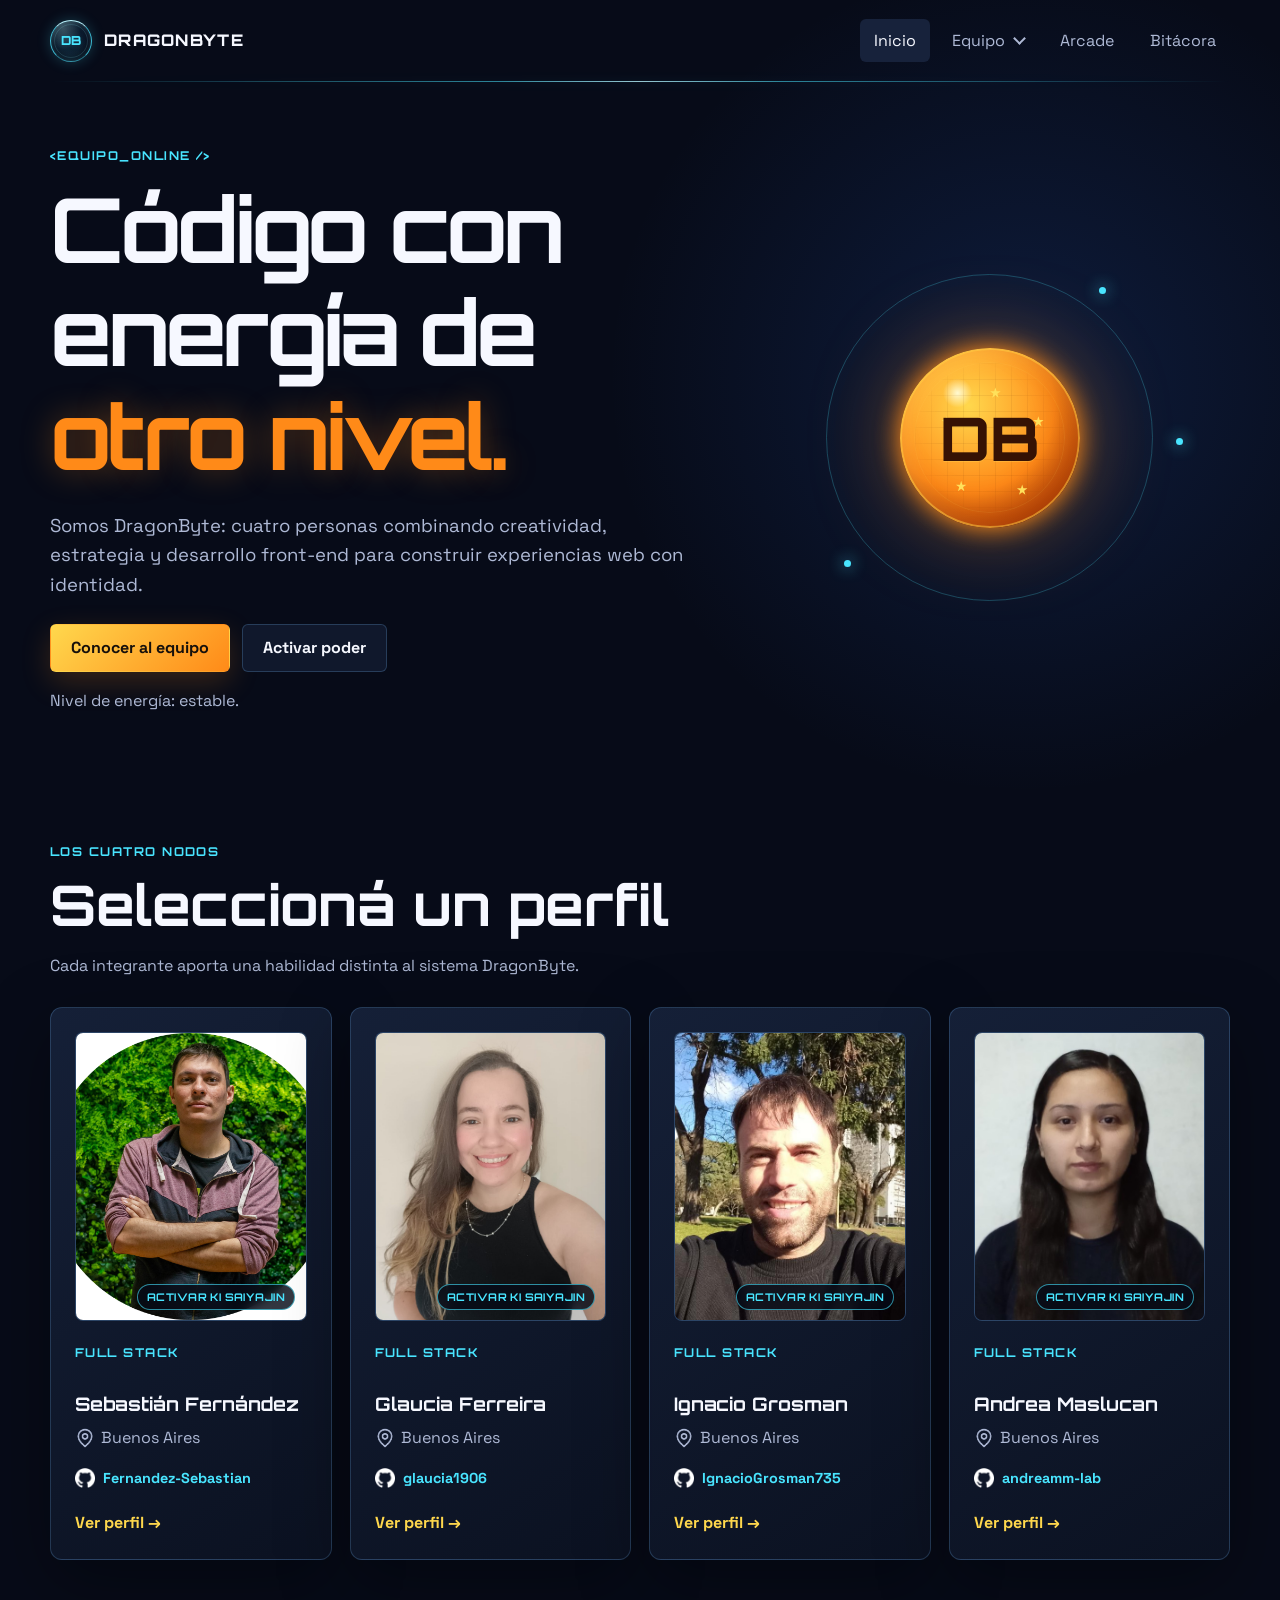
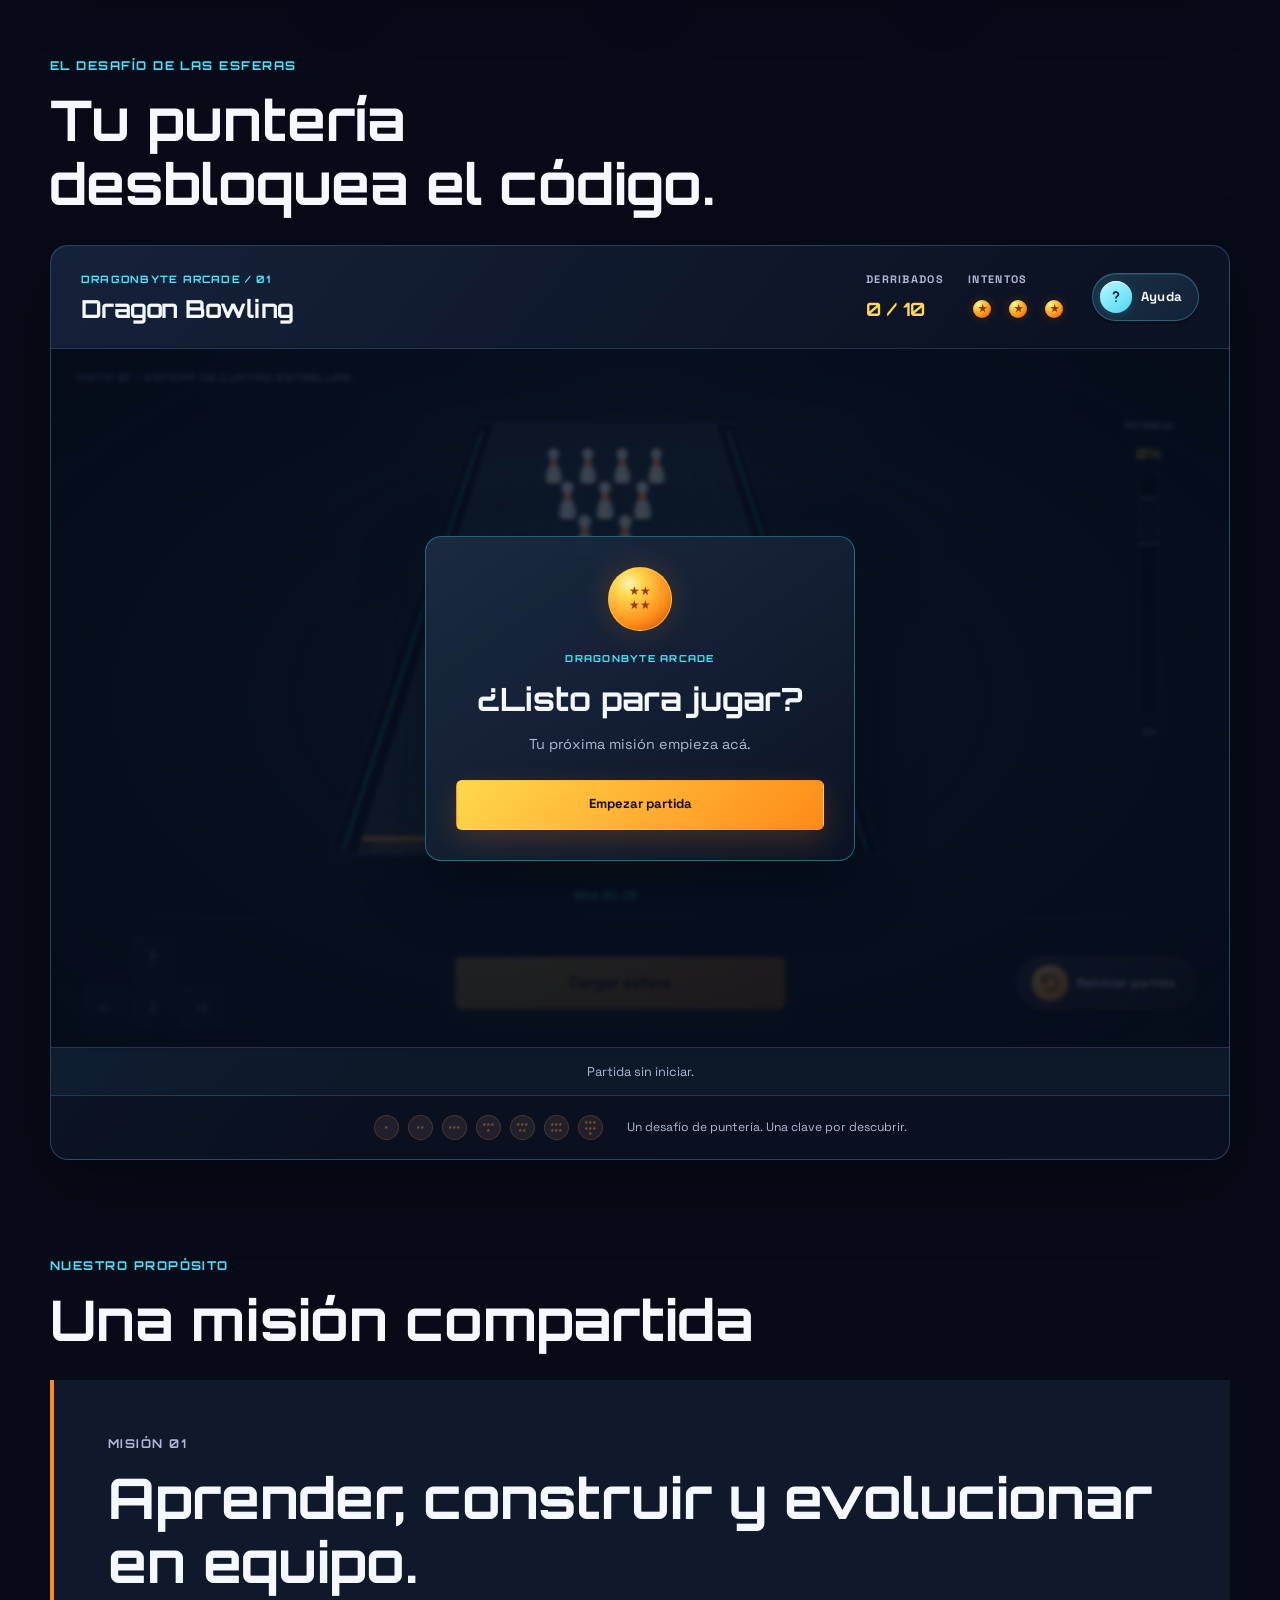
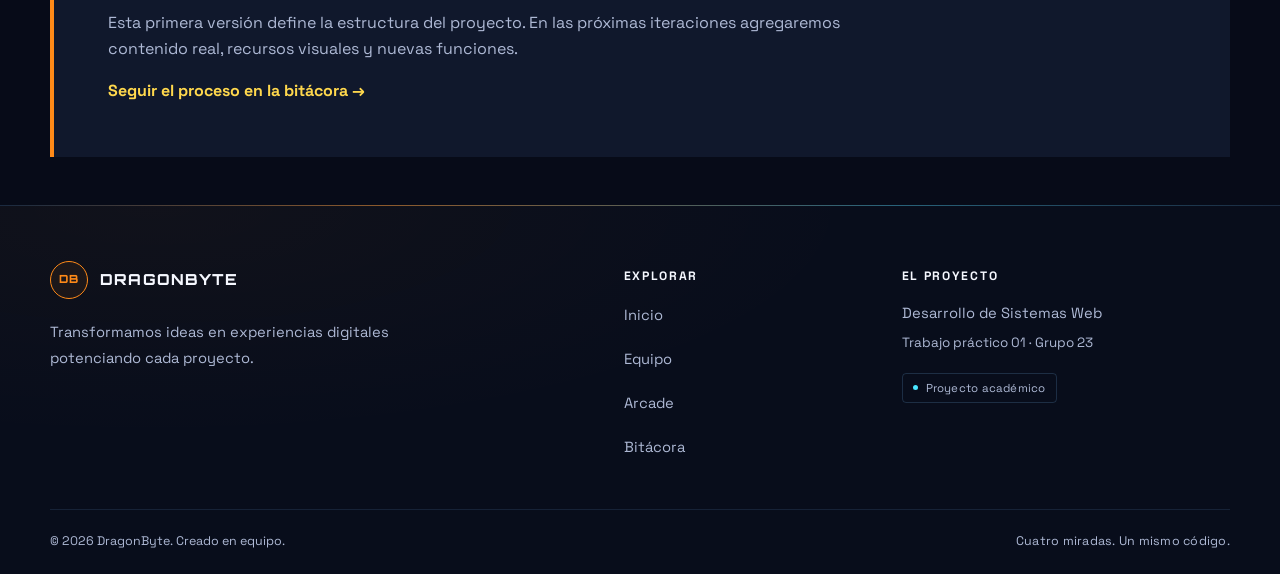
==== commit 672f07aa: "actualizar logo y linea en header" ====
--- a/index.html
+++ b/index.html
@@ -5,6 +5,7 @@
     <meta name="viewport" content="width=device-width, initial-scale=1.0">
     <meta name="description" content="Sitio web del equipo DragonByte para el TP1 de Desarrollo de Sistemas Web.">
     <title>DragonByte | Inicio</title>
+    <link rel="icon" type="image/svg+xml" sizes="any" href="assets/img/iconos/dragonbyte.svg">
     <link rel="preconnect" href="https://fonts.googleapis.com">
     <link rel="preconnect" href="https://fonts.gstatic.com" crossorigin>
     <link
@@ -13,12 +14,12 @@
     >
     <link rel="stylesheet" href="assets/css/base.css?v=1">
     <link rel="stylesheet" href="components/member-photo/member-photo.css?v=1">
-    <link rel="stylesheet" href="assets/css/pages/inicio.css?v=3">
-    <link rel="stylesheet" href="components/bowling/bowling.css?v=12">
-    <link rel="stylesheet" href="components/header/header.css?v=2">
+    <link rel="stylesheet" href="assets/css/pages/inicio.css?v=4">
+    <link rel="stylesheet" href="components/bowling/bowling.css?v=13">
+    <link rel="stylesheet" href="components/header/header.css?v=12">
     <link rel="stylesheet" href="components/footer/footer.css?v=1">
-    <script src="components/header/header.js?v=2" defer></script>
-    <script src="components/footer/footer.js?v=2" defer></script>
+    <script src="components/header/header.js?v=8" defer></script>
+    <script src="components/footer/footer.js?v=3" defer></script>
     <script src="components/member-photo/member-photo.js?v=1" defer></script>
     <script src="assets/js/pages/inicio.js?v=1" defer></script>
     <script src="assets/js/bitacora-access.js?v=1" defer></script>
@@ -217,7 +218,7 @@
           <p class="eyebrow">EL DESAFÍO DE LAS ESFERAS</p>
           <h2 id="bowling-title">Tu puntería desbloquea el código.</h2>
         </div>
-        <div class="bowling-game" data-phase="idle">
+        <div id="arcade" class="bowling-game" data-phase="idle">
           <div class="bowling-topbar">
             <div class="bowling-brand">
               <p class="eyebrow">DRAGONBYTE ARCADE / 01</p>
--- a/assets/css/pages/inicio.css
+++ b/assets/css/pages/inicio.css
@@ -6,6 +6,7 @@
   width: min(1180px, calc(100% - 32px));
   min-height: 560px;
   margin: auto;
+  padding-block: clamp(32px, 5vw, 64px);
   display: grid;
   grid-template-columns: 1.15fr .85fr;
   align-items: center;
@@ -477,7 +478,6 @@
     min-height: auto;
     grid-template-columns: 1fr;
     gap: 28px;
-    padding: 48px 0;
   }
 
   .energy-core {
@@ -510,10 +510,6 @@
     width: min(100% - 22px, 1180px);
   }
 
-  .hero {
-    padding: 32px 0;
-  }
-
   .hero-actions .button {
     width: 100%;
   }
--- a/components/bowling/bowling.css
+++ b/components/bowling/bowling.css
@@ -5,6 +5,7 @@
 }
 
 .bowling-game {
+  scroll-margin-top: 16px;
   overflow: hidden;
   border: 1px solid rgba(120, 191, 255, .26);
   border-radius: 18px;
--- a/components/header/header.css
+++ b/components/header/header.css
@@ -12,7 +12,57 @@
   position: relative;
   z-index: 5;
   min-height: 82px;
-  border-bottom: 1px solid var(--border);
+  border-bottom: 1px solid transparent;
+}
+
+.site-header::after {
+  position: absolute;
+  right: 0;
+  bottom: -1px;
+  left: 0;
+  z-index: -1;
+  height: 1px;
+  background: linear-gradient(
+    90deg,
+    transparent,
+    rgba(73, 229, 255, .18) 12%,
+    rgba(73, 229, 255, .55) 38%,
+    rgba(185, 244, 255, .8) 50%,
+    rgba(73, 229, 255, .55) 62%,
+    rgba(73, 229, 255, .18) 88%,
+    transparent
+  );
+  filter: drop-shadow(0 0 4px rgba(73, 229, 255, .3));
+  pointer-events: none;
+  content: "";
+}
+
+.site-header .brand-mark {
+  position: relative;
+  color: var(--cyan);
+  border: 1px solid rgba(73, 229, 255, .8);
+  border-top-color: #b9f4ff;
+  border-bottom-color: rgba(73, 229, 255, .5);
+  background:
+    radial-gradient(ellipse at 30% 18%, rgba(215, 251, 255, .22), transparent 45%),
+    radial-gradient(circle at 50% 100%, rgba(73, 229, 255, .12), transparent 58%),
+    linear-gradient(145deg, #112d40, #0b1527 62%, #080e1c);
+  box-shadow:
+    inset 0 1px 4px rgba(178, 246, 255, .16),
+    inset 0 -4px 8px rgba(0, 0, 0, .3),
+    0 0 14px rgba(73, 229, 255, .22);
+  line-height: 1;
+  letter-spacing: .02em;
+  text-shadow: 0 0 6px rgba(73, 229, 255, .2);
+}
+
+.site-header .brand-mark::before {
+  position: absolute;
+  inset: 3px;
+  border: 1px solid rgba(145, 238, 255, .14);
+  border-radius: inherit;
+  pointer-events: none;
+  content: "";
 }
 
 .main-nav {
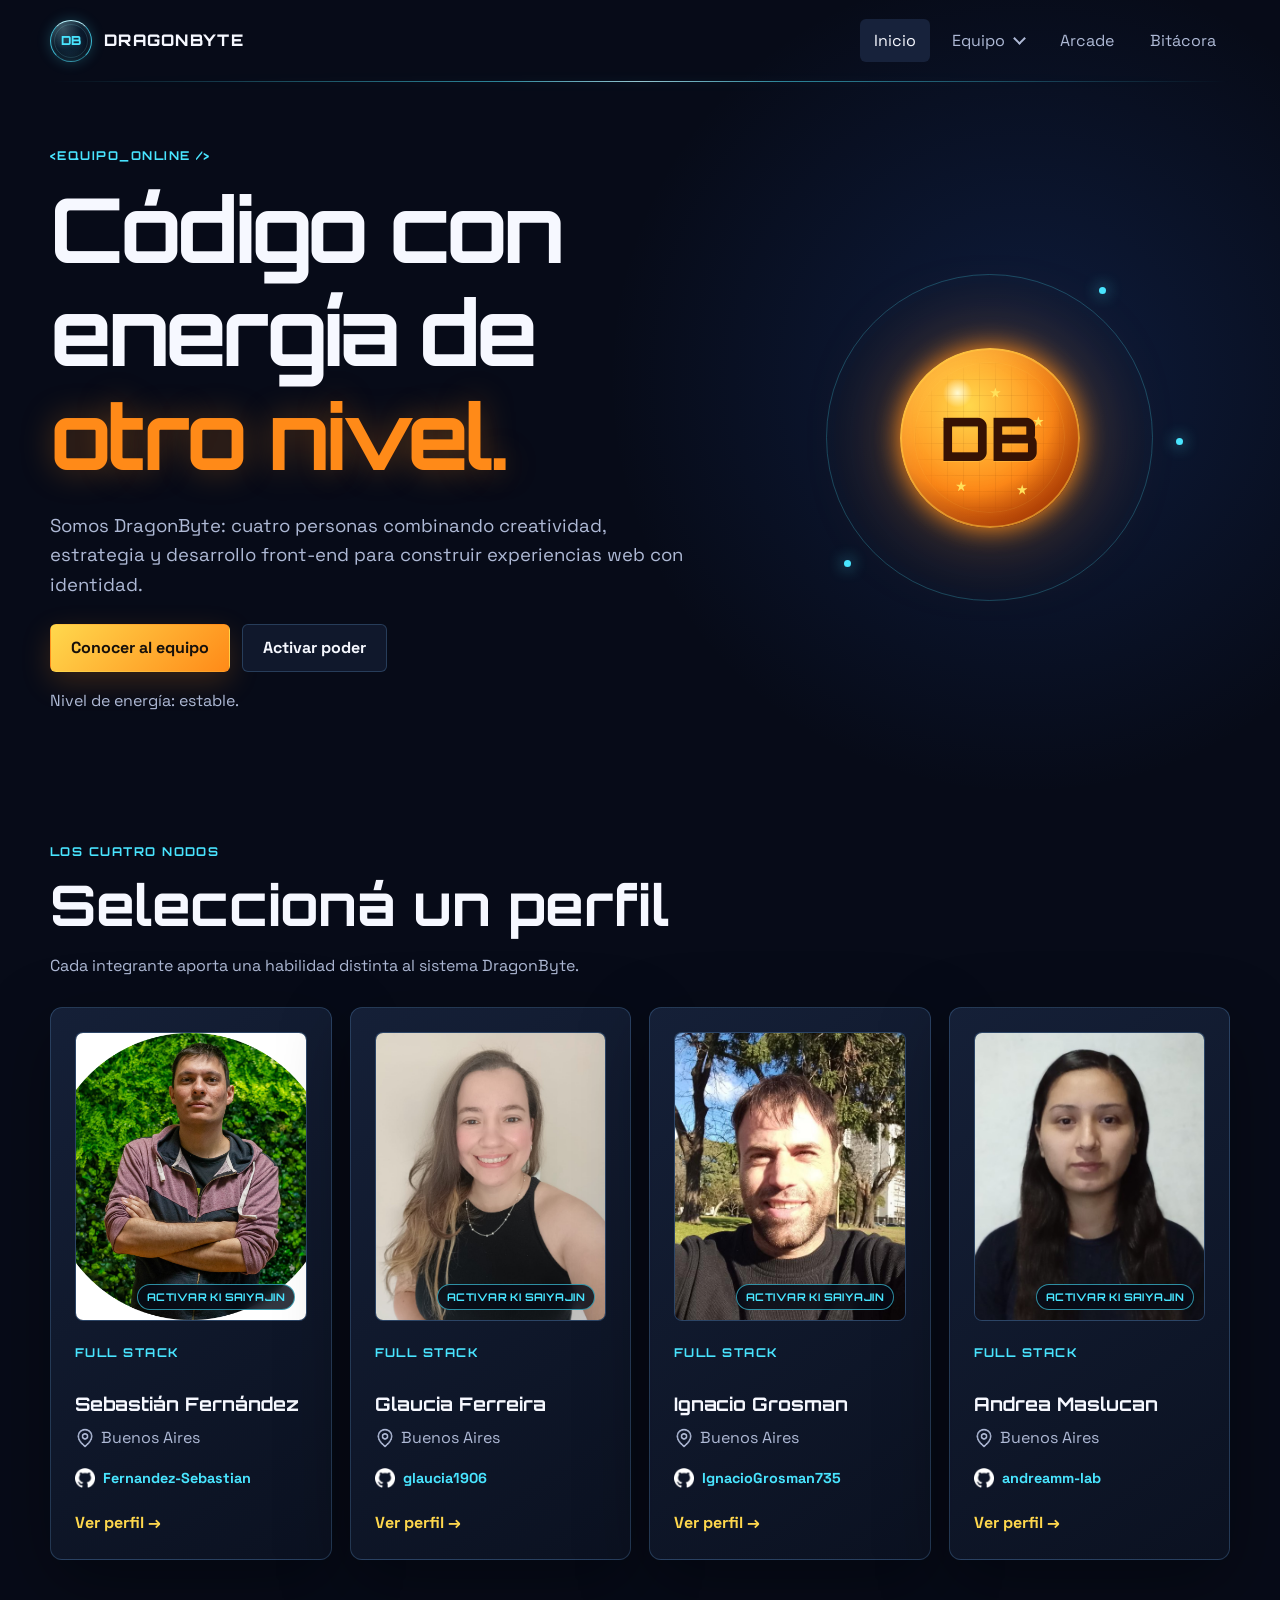
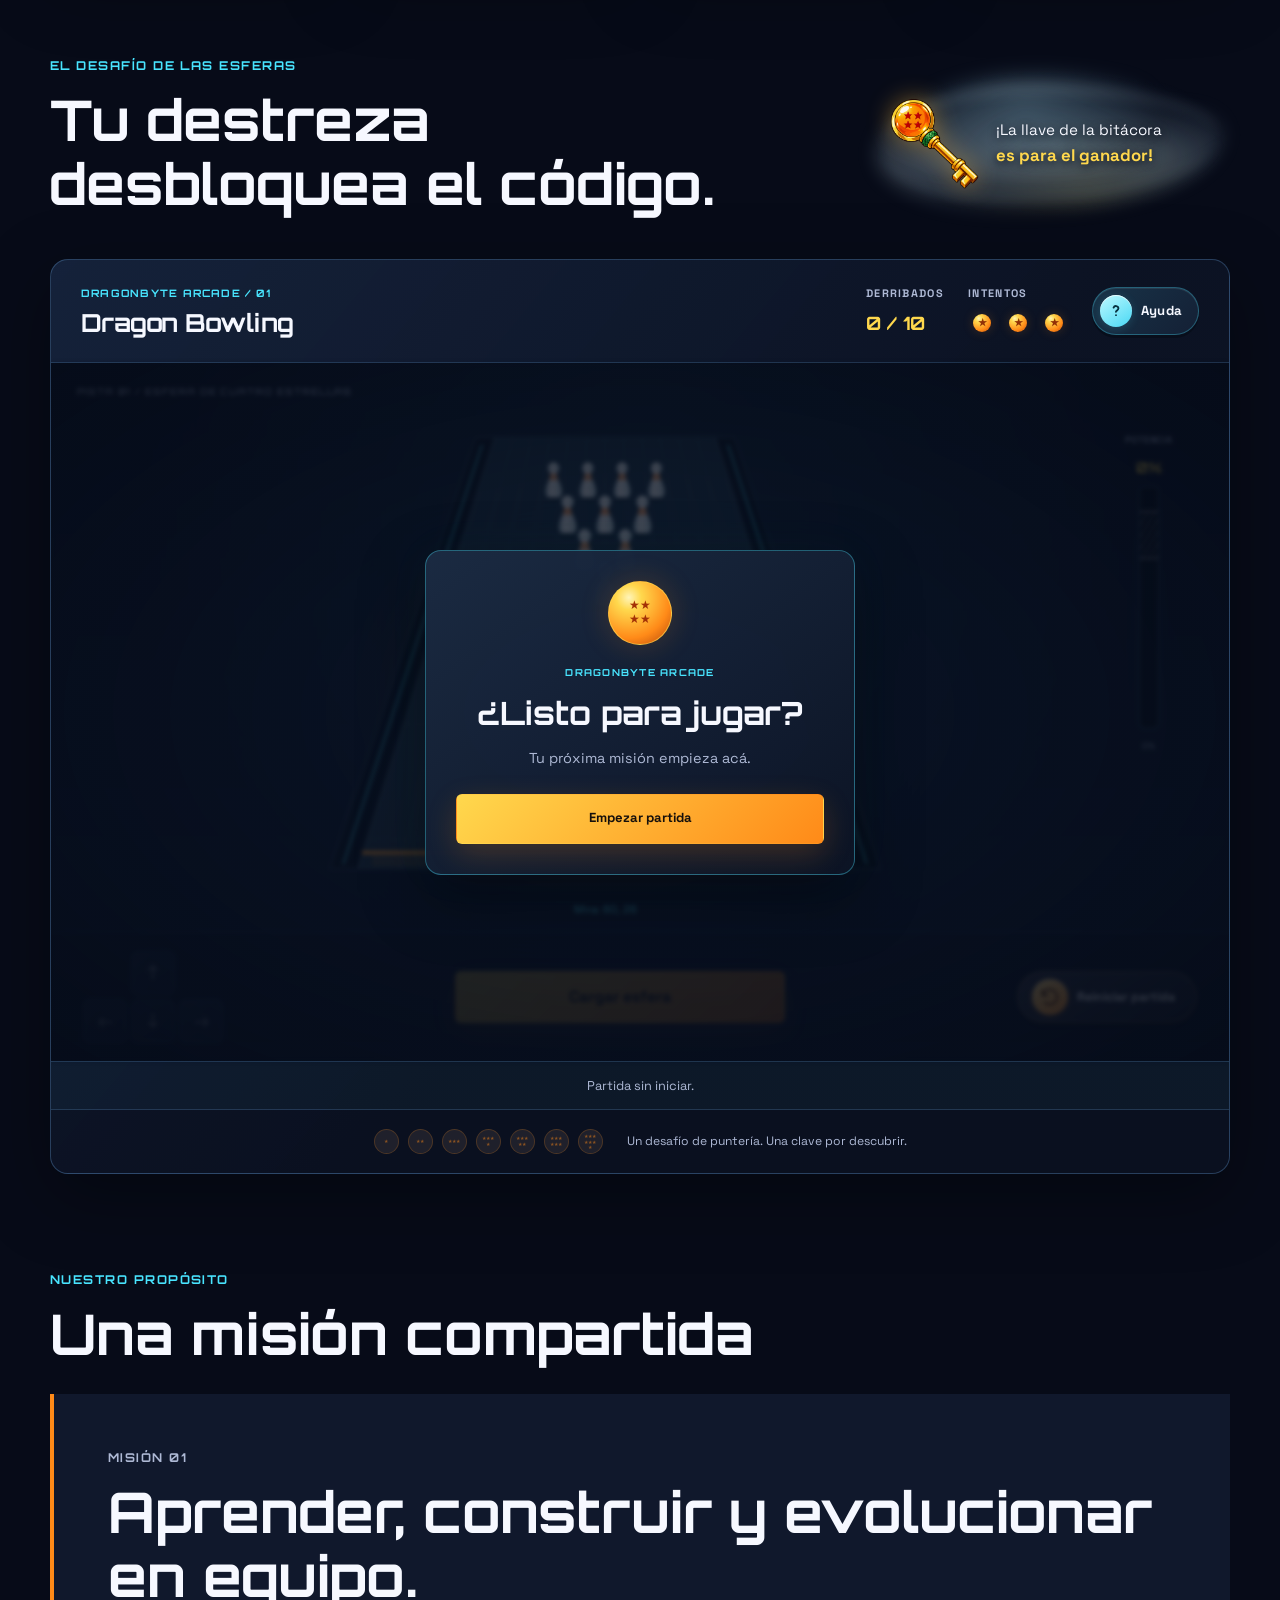
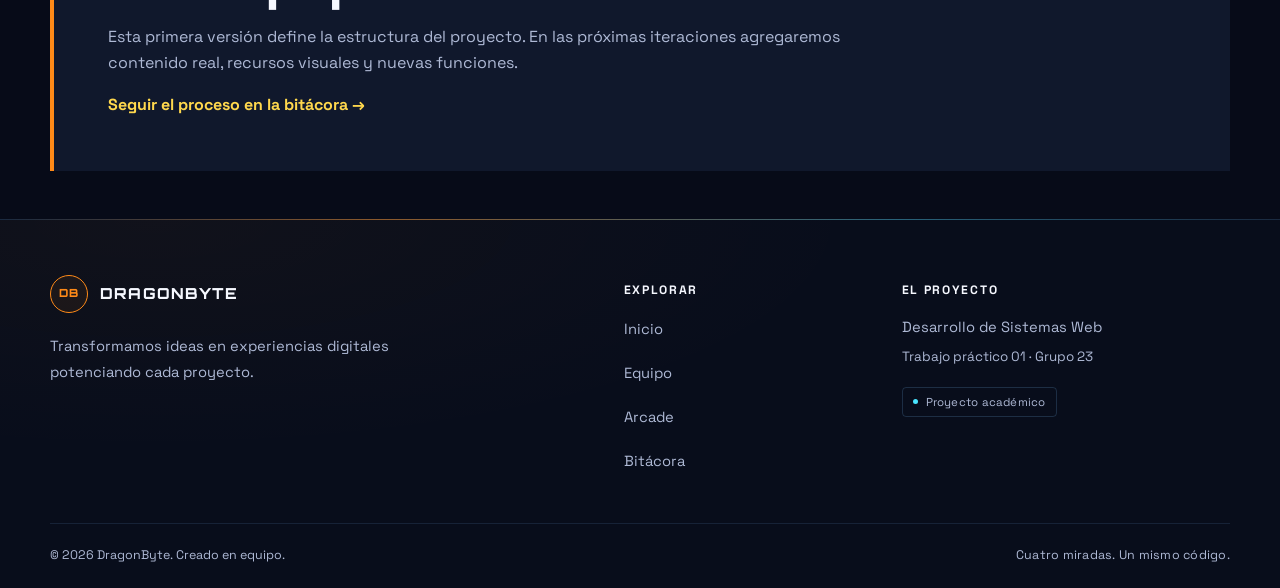
==== commit 7a5edda5: "agregar cartel de codigo llave bitacora" ====
--- a/index.html
+++ b/index.html
@@ -15,7 +15,7 @@
     <link rel="stylesheet" href="assets/css/base.css?v=1">
     <link rel="stylesheet" href="components/member-photo/member-photo.css?v=1">
     <link rel="stylesheet" href="assets/css/pages/inicio.css?v=4">
-    <link rel="stylesheet" href="components/bowling/bowling.css?v=13">
+    <link rel="stylesheet" href="components/bowling/bowling.css?v=15">
     <link rel="stylesheet" href="components/header/header.css?v=12">
     <link rel="stylesheet" href="components/footer/footer.css?v=1">
     <script src="components/header/header.js?v=8" defer></script>
@@ -214,9 +214,16 @@
       </section>
 
       <section id="esferas" class="section bowling-section" data-bowling aria-labelledby="bowling-title">
-        <div class="section-heading">
-          <p class="eyebrow">EL DESAFÍO DE LAS ESFERAS</p>
-          <h2 id="bowling-title">Tu puntería desbloquea el código.</h2>
+        <div class="section-heading bowling-heading">
+          <div class="bowling-heading-copy">
+            <p class="eyebrow">EL DESAFÍO DE LAS ESFERAS</p>
+            <h2 id="bowling-title">Tu destreza desbloquea el código.</h2>
+          </div>
+          <aside class="bowling-key-notice" aria-label="Premio del desafío">
+            <span class="bowling-key-smoke" aria-hidden="true"><i></i><i></i><i></i><i></i></span>
+            <img class="bowling-key-image" src="assets/img/iconos/llave-bitacora.png?v=3" alt="" width="96" height="96">
+            <p>¡La llave de la bitácora <strong>es para el ganador!</strong></p>
+          </aside>
         </div>
         <div id="arcade" class="bowling-game" data-phase="idle">
           <div class="bowling-topbar">
--- a/components/bowling/bowling.css
+++ b/components/bowling/bowling.css
@@ -2,6 +2,170 @@
 
 .bowling-section {
   scroll-margin-top: 24px;
+}
+
+.bowling-heading {
+  display: flex;
+  flex-wrap: wrap;
+  align-items: center;
+  justify-content: space-between;
+  gap: 20px 32px;
+  max-width: none;
+}
+
+.bowling-heading-copy {
+  flex: 1 1 520px;
+  max-width: 720px;
+  min-width: 0;
+}
+
+.bowling-key-notice {
+  position: relative;
+  isolation: isolate;
+  display: flex;
+  align-items: center;
+  gap: 14px;
+  width: 360px;
+  max-width: 100%;
+  min-height: 152px;
+  padding: 24px 16px;
+  background: radial-gradient(ellipse, rgba(34, 49, 67, .7), transparent 72%);
+}
+
+/* La neblina y las volutas se mueven detrás de la llave y el mensaje. */
+.bowling-key-notice::before,
+.bowling-key-notice::after {
+  position: absolute;
+  z-index: -1;
+  inset: 6px;
+  border-radius: 46% 54% 62% 38% / 58% 42% 58% 42%;
+  pointer-events: none;
+  content: "";
+}
+
+.bowling-key-notice::before {
+  background:
+    radial-gradient(ellipse at 18% 64%, rgba(190, 214, 225, .3), transparent 45%),
+    radial-gradient(ellipse at 43% 25%, rgba(140, 185, 204, .35), transparent 48%),
+    radial-gradient(ellipse at 77% 62%, rgba(176, 204, 220, .28), transparent 48%),
+    radial-gradient(ellipse at 62% 85%, rgba(255, 216, 77, .13), transparent 45%);
+  filter: blur(9px);
+  animation: bowling-key-mist 4.5s ease-in-out infinite alternate;
+}
+
+.bowling-key-notice::after {
+  inset: 18px 10px;
+  border-top: 8px solid rgba(192, 218, 228, .17);
+  border-bottom: 6px solid rgba(162, 196, 210, .12);
+  filter: blur(6px);
+  animation: bowling-key-mist 6s ease-in-out -3s infinite alternate-reverse;
+}
+
+.bowling-key-smoke {
+  position: absolute;
+  z-index: -1;
+  inset: -20px 0 -12px;
+  overflow: hidden;
+  pointer-events: none;
+  -webkit-mask-image: radial-gradient(ellipse at 50% 56%, #000 36%, transparent 73%);
+  mask-image: radial-gradient(ellipse at 50% 56%, #000 36%, transparent 73%);
+}
+
+.bowling-key-smoke i {
+  position: absolute;
+  bottom: -32px;
+  left: -9%;
+  width: 190px;
+  height: 104px;
+  border-radius: 42% 58% 35% 65% / 55% 32% 68% 45%;
+  background:
+    radial-gradient(ellipse at 28% 44%, rgba(221, 237, 244, .76), transparent 51%),
+    radial-gradient(ellipse at 65% 36%, rgba(176, 209, 226, .62), transparent 48%),
+    radial-gradient(ellipse at 50% 75%, rgba(139, 181, 204, .5), transparent 56%);
+  filter: blur(7px);
+  opacity: 0;
+  transform-origin: 50% 75%;
+  animation: bowling-key-smoke-rise 5.6s linear -1.4s infinite;
+}
+
+.bowling-key-smoke i:nth-child(2) {
+  left: 17%;
+  bottom: -40px;
+  width: 220px;
+  height: 116px;
+  animation-duration: 6.8s;
+  animation-delay: -4.8s;
+}
+
+.bowling-key-smoke i:nth-child(3) {
+  left: 43%;
+  width: 176px;
+  height: 94px;
+  animation-duration: 5s;
+  animation-delay: -3.1s;
+}
+
+.bowling-key-smoke i:nth-child(4) {
+  left: 62%;
+  bottom: -44px;
+  animation-duration: 6.2s;
+  animation-delay: -.5s;
+}
+
+.bowling-key-image {
+  flex-shrink: 0;
+  width: 96px;
+  height: 96px;
+  object-fit: contain;
+  filter: drop-shadow(0 0 12px rgba(255, 184, 54, .45));
+}
+
+.bowling-key-notice p {
+  min-width: 0;
+  margin: 0;
+  color: var(--text);
+  font-size: .95rem;
+  line-height: 1.6;
+  text-shadow: 0 2px 8px var(--bg);
+}
+
+.bowling-key-notice strong {
+  display: block;
+  color: var(--yellow);
+  font-size: 1.05rem;
+}
+
+@keyframes bowling-key-mist {
+  from { opacity: .5; transform: translateY(10px) rotate(-6deg) scale(.9); }
+  to { opacity: 1; transform: translateY(-12px) rotate(5deg) scale(1); }
+}
+
+@keyframes bowling-key-smoke-rise {
+  0% { opacity: 0; transform: translate(-12px, 24px) rotate(-14deg) scale(.62); }
+  18% { opacity: .65; }
+  45% { opacity: .6; transform: translate(16px, -44px) rotate(9deg) scale(1); }
+  75% { opacity: .32; transform: translate(-18px, -94px) rotate(-8deg) scale(1.25); }
+  100% { opacity: 0; transform: translate(20px, -155px) rotate(16deg) scale(1.5); }
+}
+
+@media (max-width: 400px) {
+  .bowling-key-notice {
+    gap: 10px;
+    padding: 22px 8px;
+  }
+
+  .bowling-key-image {
+    width: 84px;
+    height: 84px;
+  }
+
+  .bowling-key-notice p {
+    font-size: .86rem;
+  }
+
+  .bowling-key-notice strong {
+    font-size: .96rem;
+  }
 }
 
 .bowling-game {
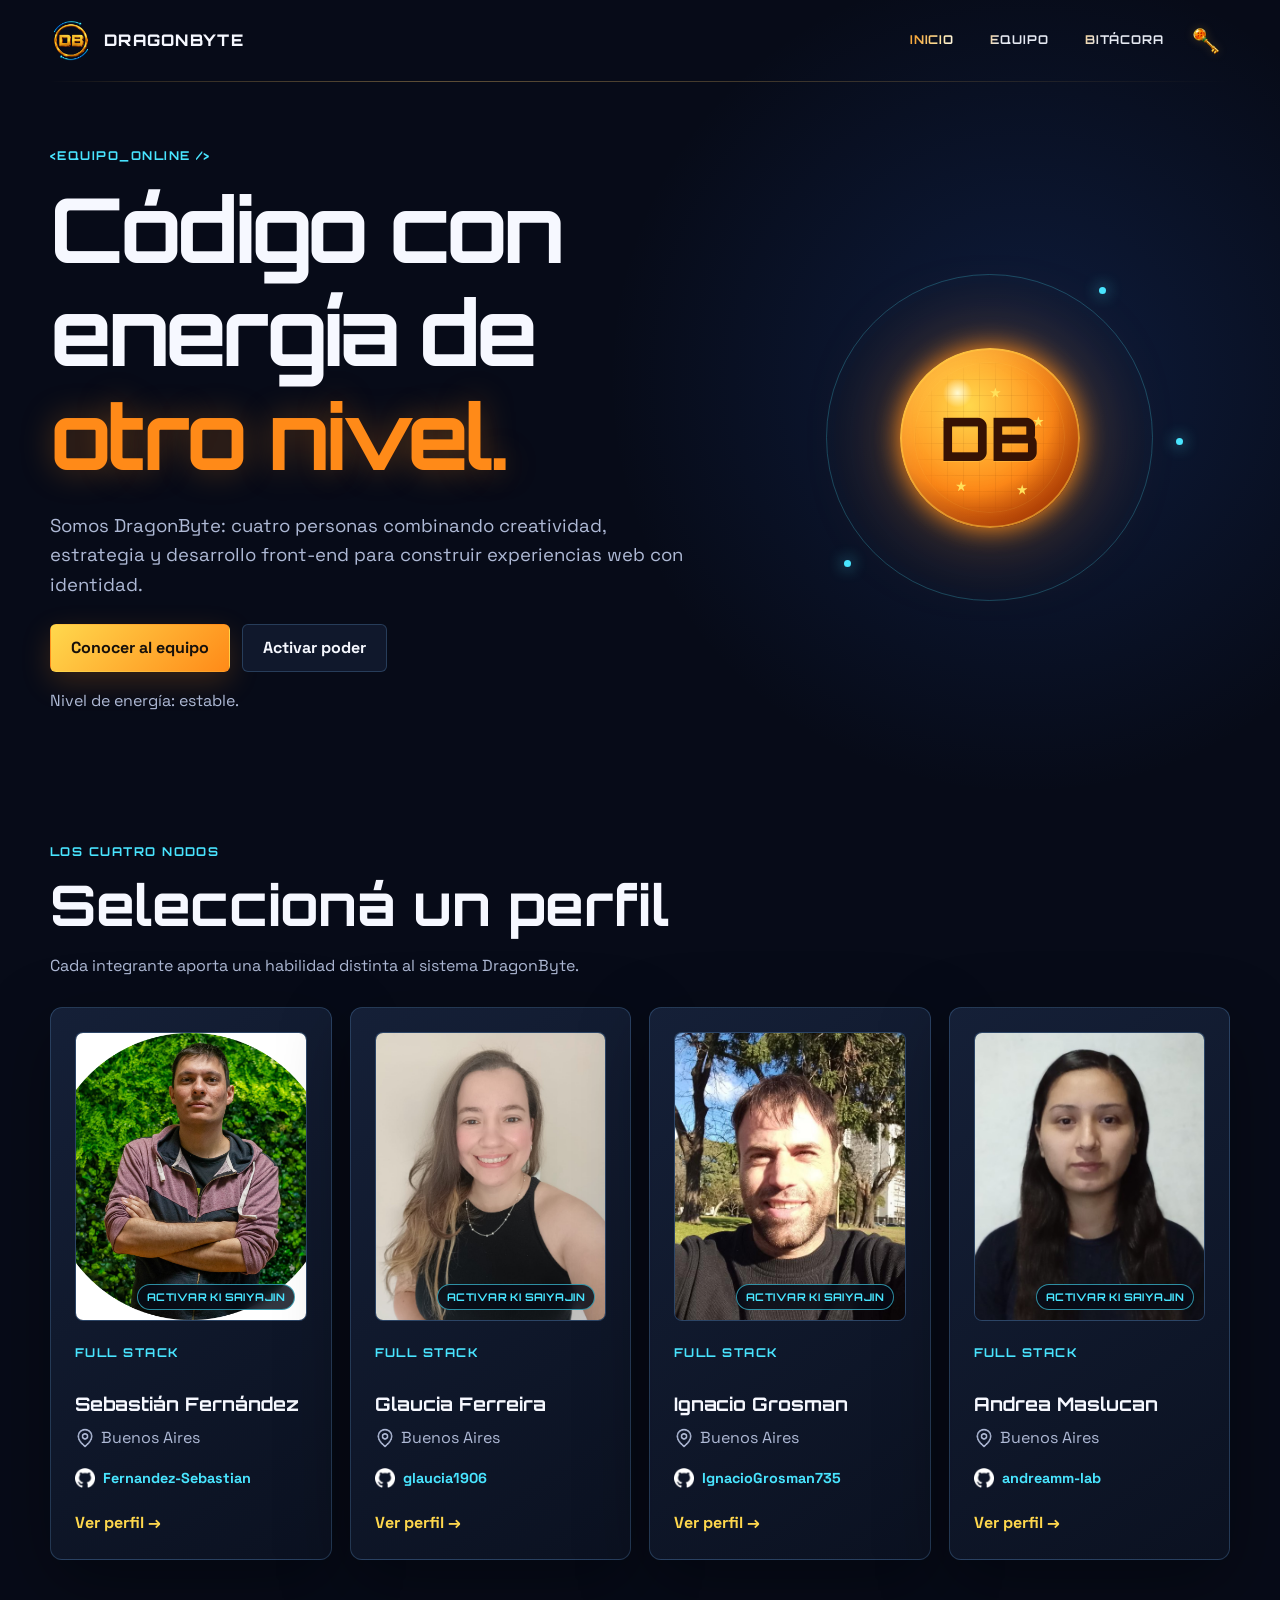
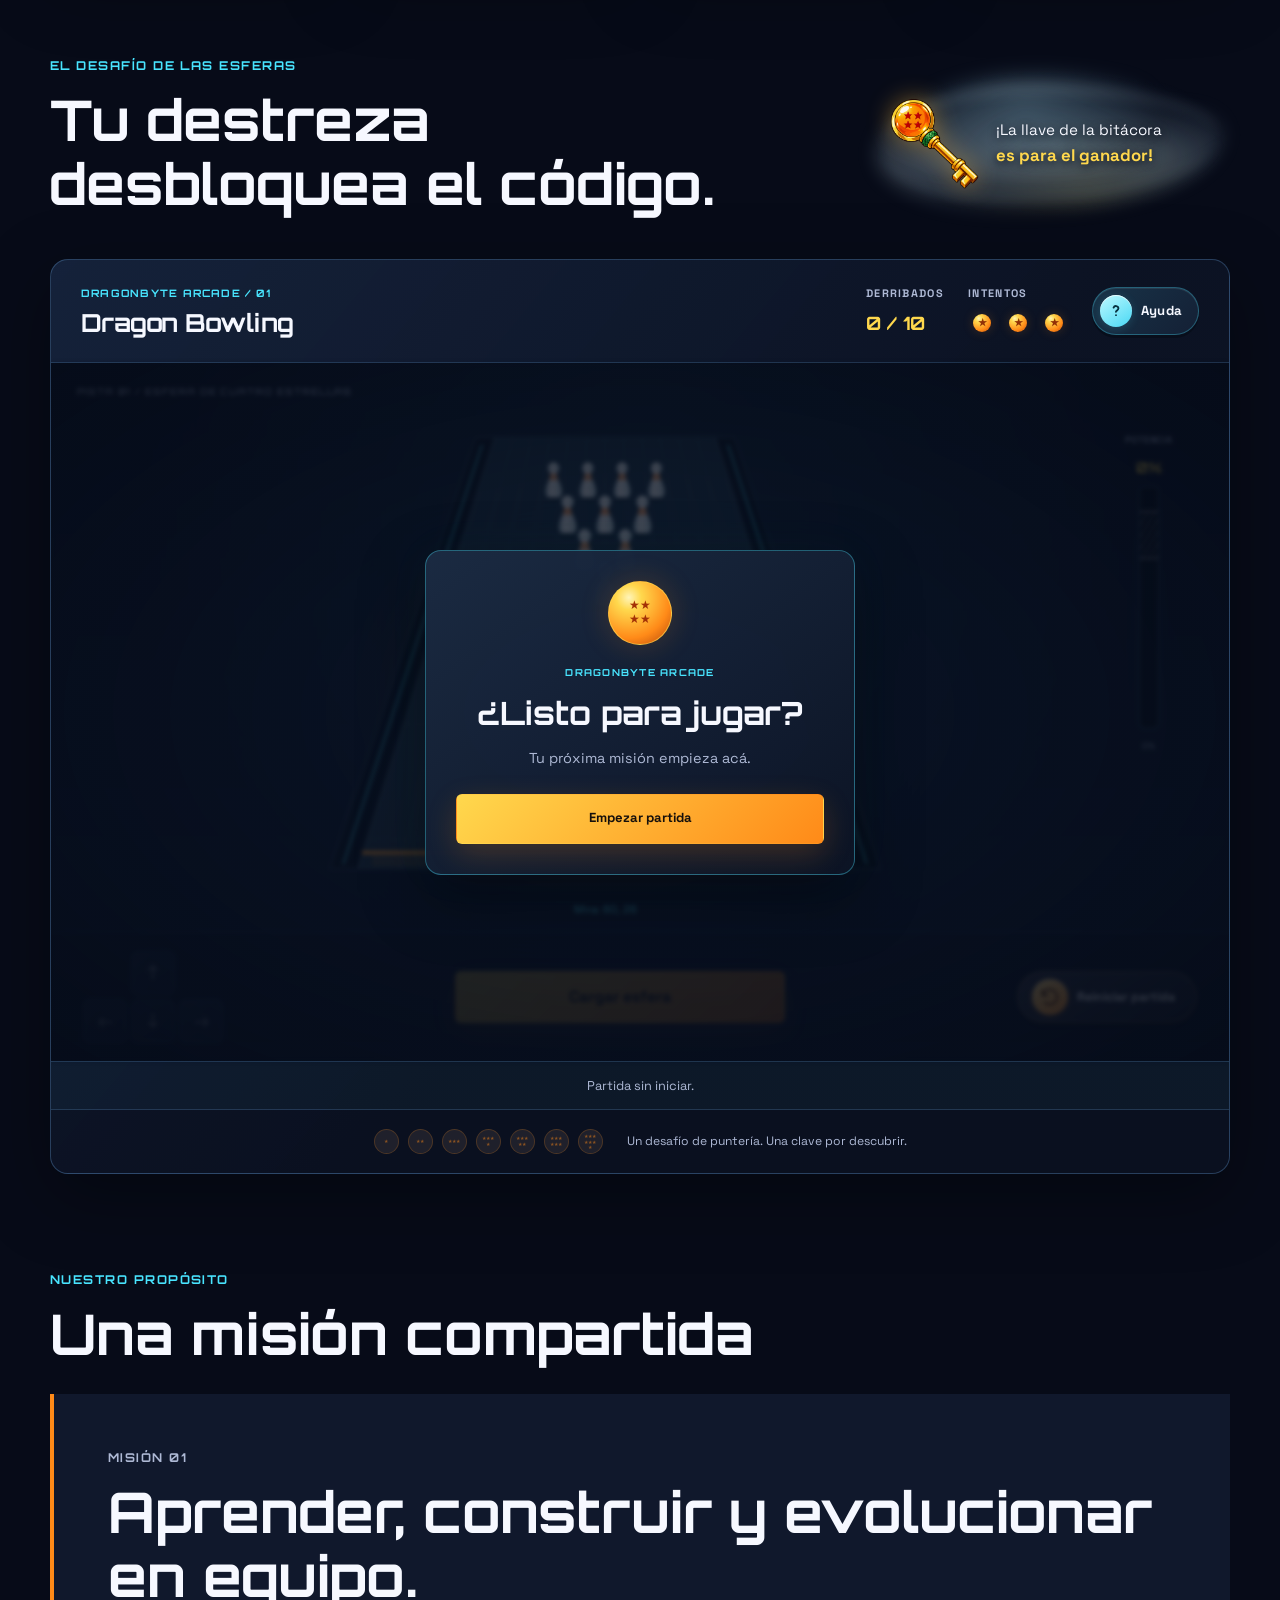
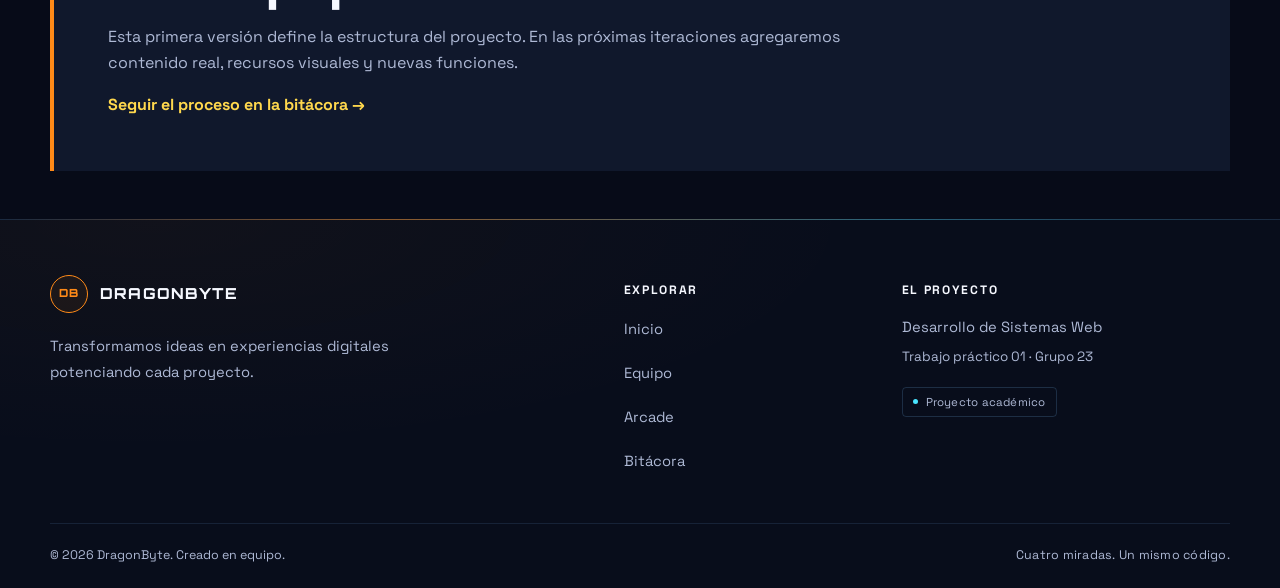
==== commit d0723c22: "modificar logo y dropdown en el header" ====
--- a/index.html
+++ b/index.html
@@ -16,9 +16,9 @@
     <link rel="stylesheet" href="components/member-photo/member-photo.css?v=1">
     <link rel="stylesheet" href="assets/css/pages/inicio.css?v=4">
     <link rel="stylesheet" href="components/bowling/bowling.css?v=15">
-    <link rel="stylesheet" href="components/header/header.css?v=12">
+    <link rel="stylesheet" href="components/header/header.css?v=30">
     <link rel="stylesheet" href="components/footer/footer.css?v=1">
-    <script src="components/header/header.js?v=8" defer></script>
+    <script src="components/header/header.js?v=19" defer></script>
     <script src="components/footer/footer.js?v=3" defer></script>
     <script src="components/member-photo/member-photo.js?v=1" defer></script>
     <script src="assets/js/pages/inicio.js?v=1" defer></script>
--- a/components/header/header.css
+++ b/components/header/header.css
@@ -24,91 +24,205 @@
   height: 1px;
   background: linear-gradient(
     90deg,
-    transparent,
-    rgba(73, 229, 255, .18) 12%,
-    rgba(73, 229, 255, .55) 38%,
-    rgba(185, 244, 255, .8) 50%,
-    rgba(73, 229, 255, .55) 62%,
-    rgba(73, 229, 255, .18) 88%,
-    transparent
+    rgba(215, 168, 79, 0),
+    rgba(215, 168, 79, .18) 8%,
+    rgba(234, 188, 104, .38) 32%,
+    rgba(173, 138, 76, .26) 72%,
+    rgba(173, 138, 76, 0)
   );
-  filter: drop-shadow(0 0 4px rgba(73, 229, 255, .3));
   pointer-events: none;
   content: "";
 }
 
 .site-header .brand-mark {
+  display: block;
+  flex-shrink: 0;
+  width: 42px;
+  height: 42px;
+  object-fit: contain;
+  border: 0;
+  border-radius: 0;
+  background: transparent;
+  box-shadow: none;
+  text-shadow: none;
+}
+
+.main-nav {
+  display: flex;
+  align-items: center;
+  gap: 8px;
+}
+
+.main-nav,
+.nav-submenu {
+  scrollbar-width: thin;
+  scrollbar-color: rgba(234, 188, 104, .35) transparent;
+}
+
+.main-nav a,
+.nav-dropdown-toggle {
+  display: flex;
+  align-items: center;
+  gap: 9px;
+  min-height: 44px;
+  padding: 10px 14px;
+  border: 0;
+  border-radius: 0;
+  color: #f3e6cc;
+  background: transparent;
+  box-shadow: none;
+  font-size: .88rem;
+  font-weight: 600;
+  line-height: 1.35;
+  text-decoration: none;
+  transition: color .18s ease;
+}
+
+.main-nav .nav-link,
+.nav-dropdown-toggle,
+.menu-toggle {
   position: relative;
-  color: var(--cyan);
-  border: 1px solid rgba(73, 229, 255, .8);
-  border-top-color: #b9f4ff;
-  border-bottom-color: rgba(73, 229, 255, .5);
-  background:
-    radial-gradient(ellipse at 30% 18%, rgba(215, 251, 255, .22), transparent 45%),
-    radial-gradient(circle at 50% 100%, rgba(73, 229, 255, .12), transparent 58%),
-    linear-gradient(145deg, #112d40, #0b1527 62%, #080e1c);
-  box-shadow:
-    inset 0 1px 4px rgba(178, 246, 255, .16),
-    inset 0 -4px 8px rgba(0, 0, 0, .3),
-    0 0 14px rgba(73, 229, 255, .22);
-  line-height: 1;
-  letter-spacing: .02em;
-  text-shadow: 0 0 6px rgba(73, 229, 255, .2);
-}
-
-.site-header .brand-mark::before {
-  position: absolute;
-  inset: 3px;
-  border: 1px solid rgba(145, 238, 255, .14);
-  border-radius: inherit;
+  isolation: isolate;
+  font-family: var(--display);
+  font-size: .76rem;
+  font-weight: 700;
+  letter-spacing: .075em;
+  text-transform: uppercase;
+}
+
+.nav-link::before,
+.nav-dropdown-toggle::before,
+.menu-toggle::before {
+  position: absolute;
+  inset: 3px -6px;
+  z-index: -1;
+  background: radial-gradient(ellipse, rgba(255, 166, 55, .13), transparent 70%);
+  opacity: 0;
+  transform: scale(.75);
+  transition: opacity .3s ease, transform .3s ease;
   pointer-events: none;
   content: "";
 }
 
-.main-nav {
-  display: flex;
-  gap: 8px;
-}
-
-.main-nav a,
-.nav-dropdown-toggle {
-  display: block;
-  padding: 9px 14px;
-  color: var(--muted);
-  text-decoration: none;
-  border-radius: 6px;
-  transition: color .2s ease, background-color .2s ease;
-}
-
-.main-nav .is-active {
-  color: var(--text);
-  background: var(--surface-2);
+.nav-link > span,
+.nav-dropdown-toggle > span,
+.menu-toggle-label {
+  display: inline-block;
+  transition: transform .25s ease, filter .3s ease, background-position .65s ease;
+}
+
+.main-nav .is-active,
+.menu-toggle[aria-expanded="true"] {
+  color: #ffd886;
 }
 
 .main-nav a:hover,
 .main-nav a:focus-visible,
 .nav-dropdown-toggle:hover,
 .nav-dropdown-toggle:focus-visible,
-.nav-dropdown[open] > .nav-dropdown-toggle {
-  color: var(--orange);
-  background: var(--surface-2);
+.nav-dropdown[open] > .nav-dropdown-toggle,
+.menu-toggle:hover,
+.menu-toggle:focus-visible {
+  color: #ffe0a0;
+}
+
+.nav-link:is(:hover, :focus-visible)::before,
+.nav-dropdown-toggle:is(:hover, :focus-visible)::before,
+.nav-dropdown[open] > .nav-dropdown-toggle::before,
+.menu-toggle:is(:hover, :focus-visible)::before {
+  opacity: 1;
+  transform: scale(1);
+}
+
+.nav-link:is(:hover, :focus-visible) > span,
+.nav-dropdown-toggle:is(:hover, :focus-visible) > span,
+.menu-toggle:is(:hover, :focus-visible) .menu-toggle-label {
+  filter: drop-shadow(0 0 8px rgba(255, 174, 64, .24));
+  transform: translateY(-2px);
+}
+
+@supports (background-clip: text) or (-webkit-background-clip: text) {
+  .nav-link > span,
+  .nav-dropdown-toggle > span,
+  .menu-toggle-label {
+    background-image: linear-gradient(110deg, #f6a93e 8%, #ffe4a1 28%, #fff9e9 42%, #f6bf62 53%, #e5e9f2 67%);
+    background-size: 250% 100%;
+    background-position: 100% 50%;
+    -webkit-background-clip: text;
+    background-clip: text;
+    color: transparent;
+  }
+
+  .nav-link:is(:hover, :focus-visible, .is-active) > span,
+  .nav-dropdown-toggle:is(:hover, :focus-visible, .is-active) > span,
+  .nav-dropdown[open] > .nav-dropdown-toggle > span,
+  .menu-toggle:is(:hover, :focus-visible, [aria-expanded="true"]) .menu-toggle-label {
+    background-position: 0% 50%;
+  }
 }
 
 .main-nav a:focus-visible,
-.nav-dropdown-toggle:focus-visible {
-  outline: 2px solid var(--orange);
-  outline-offset: 2px;
+.nav-dropdown-toggle:focus-visible,
+.menu-toggle:focus-visible {
+  outline: 2px solid #8ae5f0;
+  outline-offset: 3px;
+}
+
+.nav-bitacora {
+  display: flex;
+  align-items: center;
+  gap: 4px;
+}
+
+.main-nav .nav-key-link {
+  display: inline-flex;
+  flex-shrink: 0;
+  align-items: center;
+  justify-content: center;
+  width: 48px;
+  height: 48px;
+  padding: 4px;
+  background: transparent;
+}
+
+.nav-key-link img {
+  display: block;
+  width: 28px;
+  height: 28px;
+  object-fit: contain;
+  filter: drop-shadow(0 0 5px rgba(255, 184, 54, .2));
+  transition: transform .2s ease, filter .2s ease;
+}
+
+.main-nav .nav-key-link:is(:hover, :focus-visible) {
+  border-color: transparent;
+  background: transparent;
+}
+
+.nav-key-link:is(:hover, :focus-visible) img {
+  filter: drop-shadow(0 0 8px rgba(255, 184, 54, .55));
+  transform: rotate(-8deg) scale(1.08);
 }
 
 .nav-dropdown {
+  --submenu-width: 304px;
   position: relative;
+}
+
+/* Puente transparente entre Equipo y el panel para mantener el hover. */
+.nav-dropdown[open]::after {
+  position: absolute;
+  top: 100%;
+  right: 0;
+  width: var(--submenu-width);
+  height: 14px;
+  content: "";
 }
 
 .nav-dropdown-toggle {
   display: flex;
   align-items: center;
-  justify-content: space-between;
-  gap: 10px;
+  gap: 9px;
   list-style: none;
   cursor: pointer;
 }
@@ -117,77 +231,254 @@
   display: none;
 }
 
-.nav-dropdown-toggle::after {
-  width: 7px;
-  height: 7px;
-  border-right: 2px solid currentColor;
-  border-bottom: 2px solid currentColor;
+.nav-submenu {
+  position: absolute;
+  top: calc(100% + 12px);
+  right: 0;
+  width: var(--submenu-width);
+  max-height: calc(100dvh - 112px);
+  overflow-y: auto;
+  margin: 0;
+  padding: 10px;
+  list-style: none;
+  border: 1px solid rgba(234, 188, 104, .24);
+  border-top-color: rgba(255, 218, 149, .55);
+  border-radius: 14px;
+  background:
+    radial-gradient(ellipse at 0 0, rgba(73, 229, 255, .07), transparent 65%),
+    linear-gradient(145deg, #172337, #0b1424);
+  box-shadow:
+    inset 0 1px 0 rgba(255, 239, 205, .06),
+    0 12px 24px rgba(0, 0, 0, .2),
+    0 26px 60px rgba(0, 0, 0, .28);
+  transform-origin: top right;
+}
+
+.nav-dropdown[open] > .nav-submenu {
+  animation: nav-dropdown-reveal .22s cubic-bezier(.2, .75, .25, 1) both;
+}
+
+@keyframes nav-dropdown-reveal {
+  from {
+    opacity: 0;
+    transform: translateY(-6px) scale(.985);
+  }
+
+  to {
+    opacity: 1;
+    transform: translateY(0) scale(1);
+  }
+}
+
+.nav-submenu a {
+  position: relative;
+  isolation: isolate;
+  gap: 10px;
+  min-height: 46px;
+  padding: 9px 12px;
+  color: #cdd7e7;
+  font-size: .82rem;
+  font-weight: 500;
+  overflow-wrap: anywhere;
+  transition: color .22s ease;
+}
+
+/* Luz difusa y acento lateral: las opciones no llevan recuadros. */
+.nav-submenu a::before {
+  position: absolute;
+  inset: 2px 0;
+  z-index: -1;
+  background: linear-gradient(90deg, transparent, rgba(255, 188, 84, .1) 18%, rgba(255, 188, 84, .035) 72%, transparent);
+  opacity: 0;
+  transform: translateX(-4px);
+  transition: opacity .22s ease, transform .28s cubic-bezier(.2, .75, .25, 1);
+  pointer-events: none;
   content: "";
-  transform: translateY(-2px) rotate(45deg);
-}
-
-.nav-dropdown[open] > .nav-dropdown-toggle::after {
-  transform: translateY(2px) rotate(225deg);
-}
-
-.nav-submenu {
-  position: absolute;
-  top: calc(100% + 8px);
-  right: 0;
-  width: 260px;
-  margin: 0;
-  padding: 8px;
-  list-style: none;
-  border: 1px solid var(--border);
-  border-radius: 8px;
-  background: var(--surface);
-  box-shadow: var(--shadow);
+}
+
+.nav-submenu a::after {
+  position: absolute;
+  top: 50%;
+  left: 1px;
+  width: 2px;
+  height: 18px;
+  border-radius: 2px;
+  background: linear-gradient(#ffe7ae, #e6a442);
+  opacity: 0;
+  transform: translateY(-50%) scaleY(.35);
+  transition: opacity .2s ease, transform .28s cubic-bezier(.2, .75, .25, 1);
+  pointer-events: none;
+  content: "";
+}
+
+.nav-submenu a:is(:hover, :focus-visible, .is-active) {
+  color: #ffe5b0;
+}
+
+.nav-submenu a:is(:hover, :focus-visible, .is-active)::before {
+  opacity: 1;
+  transform: translateX(0);
+}
+
+.nav-submenu a:is(:hover, :focus-visible, .is-active)::after {
+  opacity: 1;
+  transform: translateY(-50%) scaleY(1);
+}
+
+.nav-submenu a:focus-visible {
+  outline-offset: -2px;
+}
+
+.nav-submenu a > span:last-child {
+  transition: transform .28s cubic-bezier(.2, .75, .25, 1);
+}
+
+.nav-submenu a:is(:hover, :focus-visible) > span:last-child {
+  transform: translateX(2px);
+}
+
+.nav-submenu li + li {
+  margin-top: 4px;
+}
+
+.nav-submenu-overview {
+  margin-bottom: 7px;
+  padding-bottom: 7px;
+  border-bottom: 1px solid rgba(234, 188, 104, .12);
+}
+
+.nav-submenu-overview a {
+  justify-content: space-between;
+  color: #eabc68;
+  font-weight: 600;
+  font-family: var(--display);
+  font-size: .65rem;
+  letter-spacing: .06em;
+  text-transform: uppercase;
+}
+
+.nav-member-initials {
+  display: grid;
+  flex-shrink: 0;
+  place-items: center;
+  width: 28px;
+  height: 28px;
+  border: 0;
+  border-radius: 0;
+  background: transparent;
+  color: #f3c16e;
+  box-shadow: none;
+  font-size: .6rem;
+  font-weight: 700;
+  letter-spacing: .04em;
+  opacity: .65;
+  transition: color .22s ease, opacity .22s ease;
+}
+
+.nav-submenu a:is(:hover, :focus-visible, .is-active) .nav-member-initials {
+  color: #ffd886;
+  opacity: 1;
 }
 
 .menu-toggle {
   display: none;
-  color: var(--text);
-  border: 1px solid var(--border);
-  background: var(--surface);
+  align-items: center;
+  justify-content: center;
+  gap: 9px;
+  min-width: 102px;
+  min-height: 44px;
   padding: 8px 12px;
-  border-radius: 6px;
-}
-
-.menu-toggle:hover,
-.menu-toggle:focus-visible {
-  color: var(--orange);
-}
-
-@media (max-width: 600px) {
+  border: 0;
+  border-radius: 0;
+  color: #f3e6cc;
+  background: transparent;
+  box-shadow: none;
+  font-size: .68rem;
+  font-weight: 700;
+  cursor: pointer;
+  transition: color .18s ease;
+}
+
+.menu-toggle-icon {
+  position: relative;
+  width: 18px;
+  height: 18px;
+}
+
+.menu-toggle-icon::before,
+.menu-toggle-icon::after {
+  position: absolute;
+  top: 8px;
+  left: 0;
+  width: 18px;
+  height: 1.5px;
+  border-radius: 1px;
+  background: currentColor;
+  content: "";
+  transition: transform .18s ease;
+}
+
+.menu-toggle-icon::before {
+  transform: translateY(-3px);
+}
+
+.menu-toggle-icon::after {
+  transform: translateY(3px);
+}
+
+.menu-toggle[aria-expanded="true"] .menu-toggle-icon::before {
+  transform: rotate(45deg);
+}
+
+.menu-toggle[aria-expanded="true"] .menu-toggle-icon::after {
+  transform: rotate(-45deg);
+}
+
+@media (max-width: 720px) {
   .menu-toggle {
-    display: block;
+    display: inline-flex;
   }
 
   .main-nav {
     position: absolute;
-    top: 72px;
+    top: calc(100% + 8px);
     right: 0;
     z-index: 4;
     display: none;
-    min-width: 180px;
-    max-width: 100%;
-    max-height: calc(100dvh - 88px);
+    width: min(320px, 100%);
+    max-height: calc(100dvh - 112px);
     overflow-y: auto;
-    padding: 10px;
-    border: 1px solid var(--border);
-    background: var(--surface);
-    box-shadow: var(--shadow);
+    padding: 12px;
+    border: 1px solid #766044;
+    border-top-color: #bfa06b;
+    border-radius: 14px;
+    background: linear-gradient(145deg, #1c2d3d, #0e1929);
+    box-shadow: inset 0 1px 0 rgba(255, 231, 179, .08), 0 18px 42px rgba(0, 0, 0, .35);
   }
 
   .main-nav.is-open {
     display: grid;
+  }
+
+  .nav-dropdown[open]::after {
+    display: none;
+  }
+
+  .nav-bitacora > .nav-link {
+    flex: 1;
   }
 
   .nav-submenu {
     position: static;
     width: auto;
-    margin-top: 8px;
-    padding: 4px;
+    max-height: none;
+    overflow: visible;
+    margin: 6px 0 4px 10px;
+    padding: 3px 0 3px 8px;
+    border: 0;
+    border-left: 1px solid rgba(234, 188, 104, .2);
+    border-radius: 0;
+    background: transparent;
     box-shadow: none;
   }
 }
@@ -197,3 +488,28 @@
     width: min(100% - 22px, 1180px);
   }
 }
+
+@media (max-width: 360px) {
+  .menu-toggle {
+    min-width: 44px;
+    padding: 10px;
+  }
+
+  .menu-toggle-label {
+    position: absolute;
+    width: 1px;
+    height: 1px;
+    overflow: hidden;
+    clip-path: inset(50%);
+    white-space: nowrap;
+  }
+}
+
+@media (prefers-reduced-motion: reduce) {
+  .nav-link > span,
+  .nav-dropdown-toggle > span,
+  .menu-toggle-label,
+  .nav-submenu a > span:last-child {
+    transform: none !important;
+  }
+}
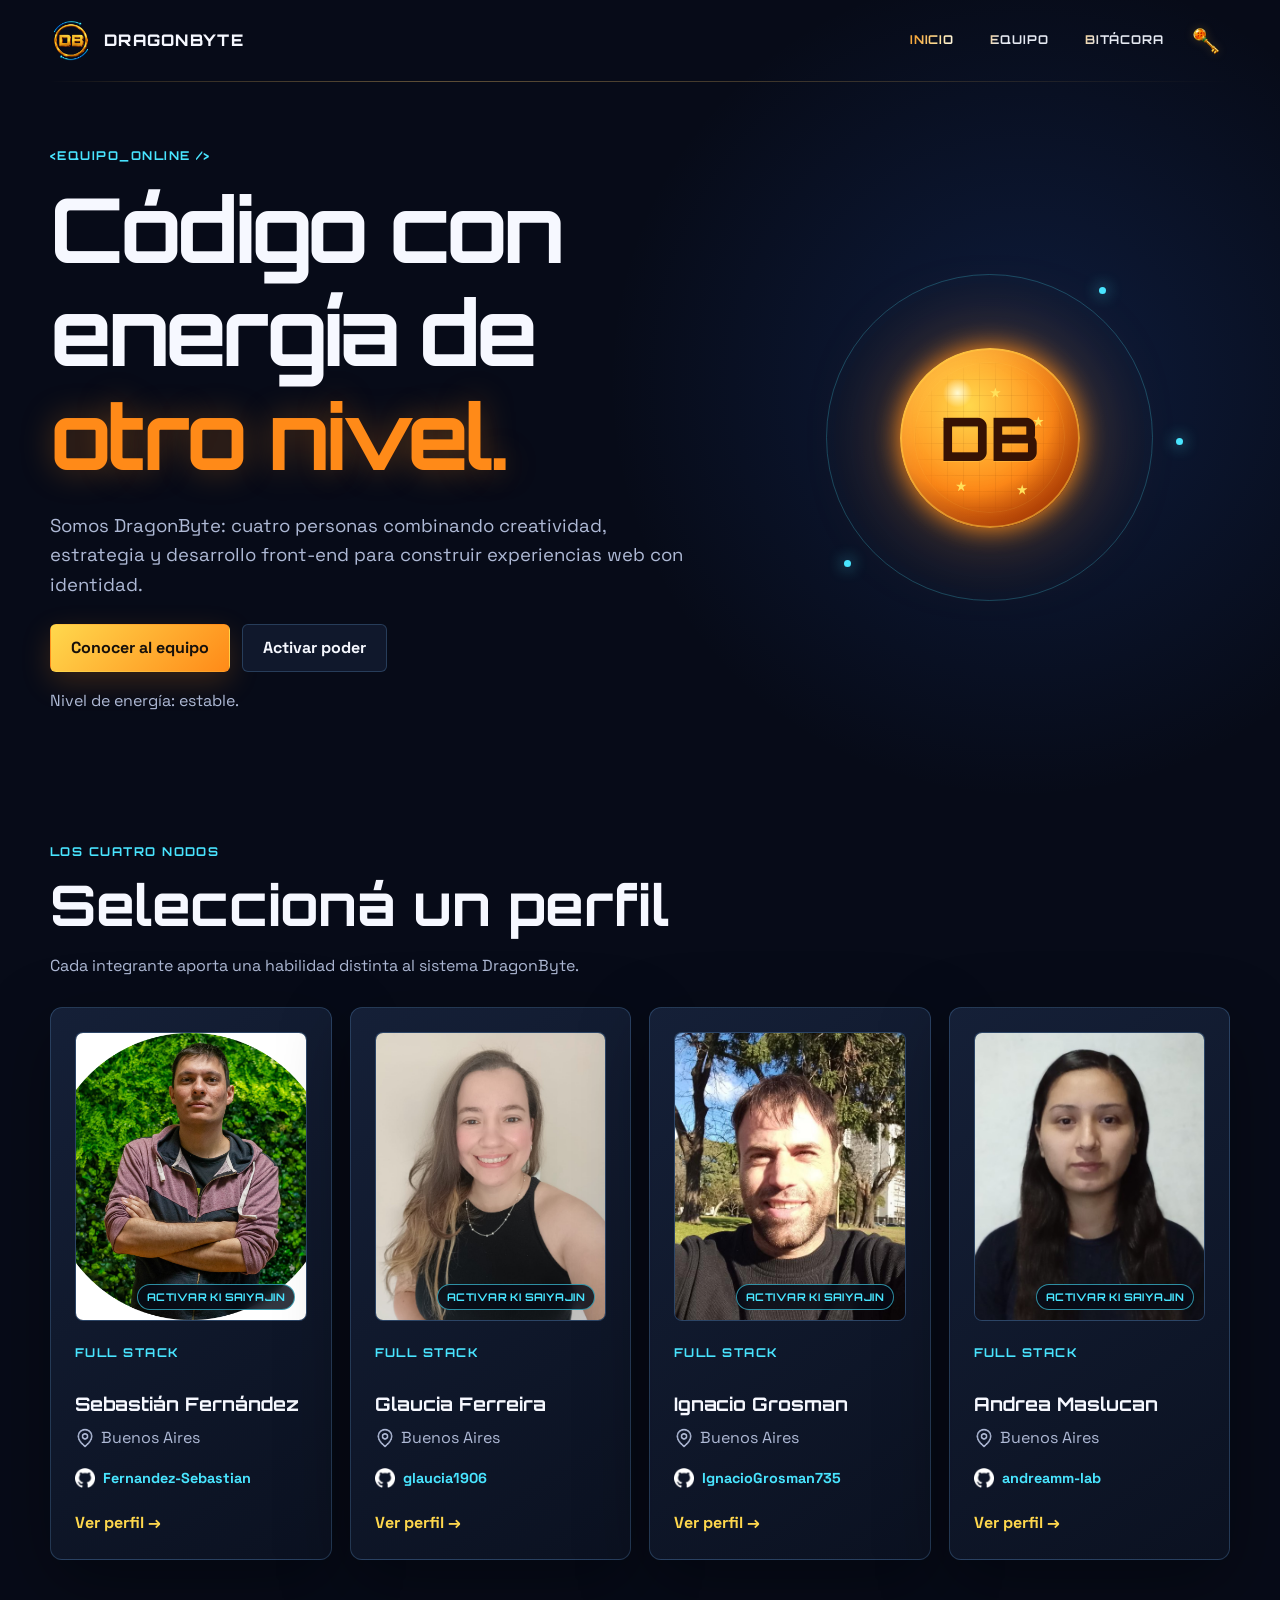
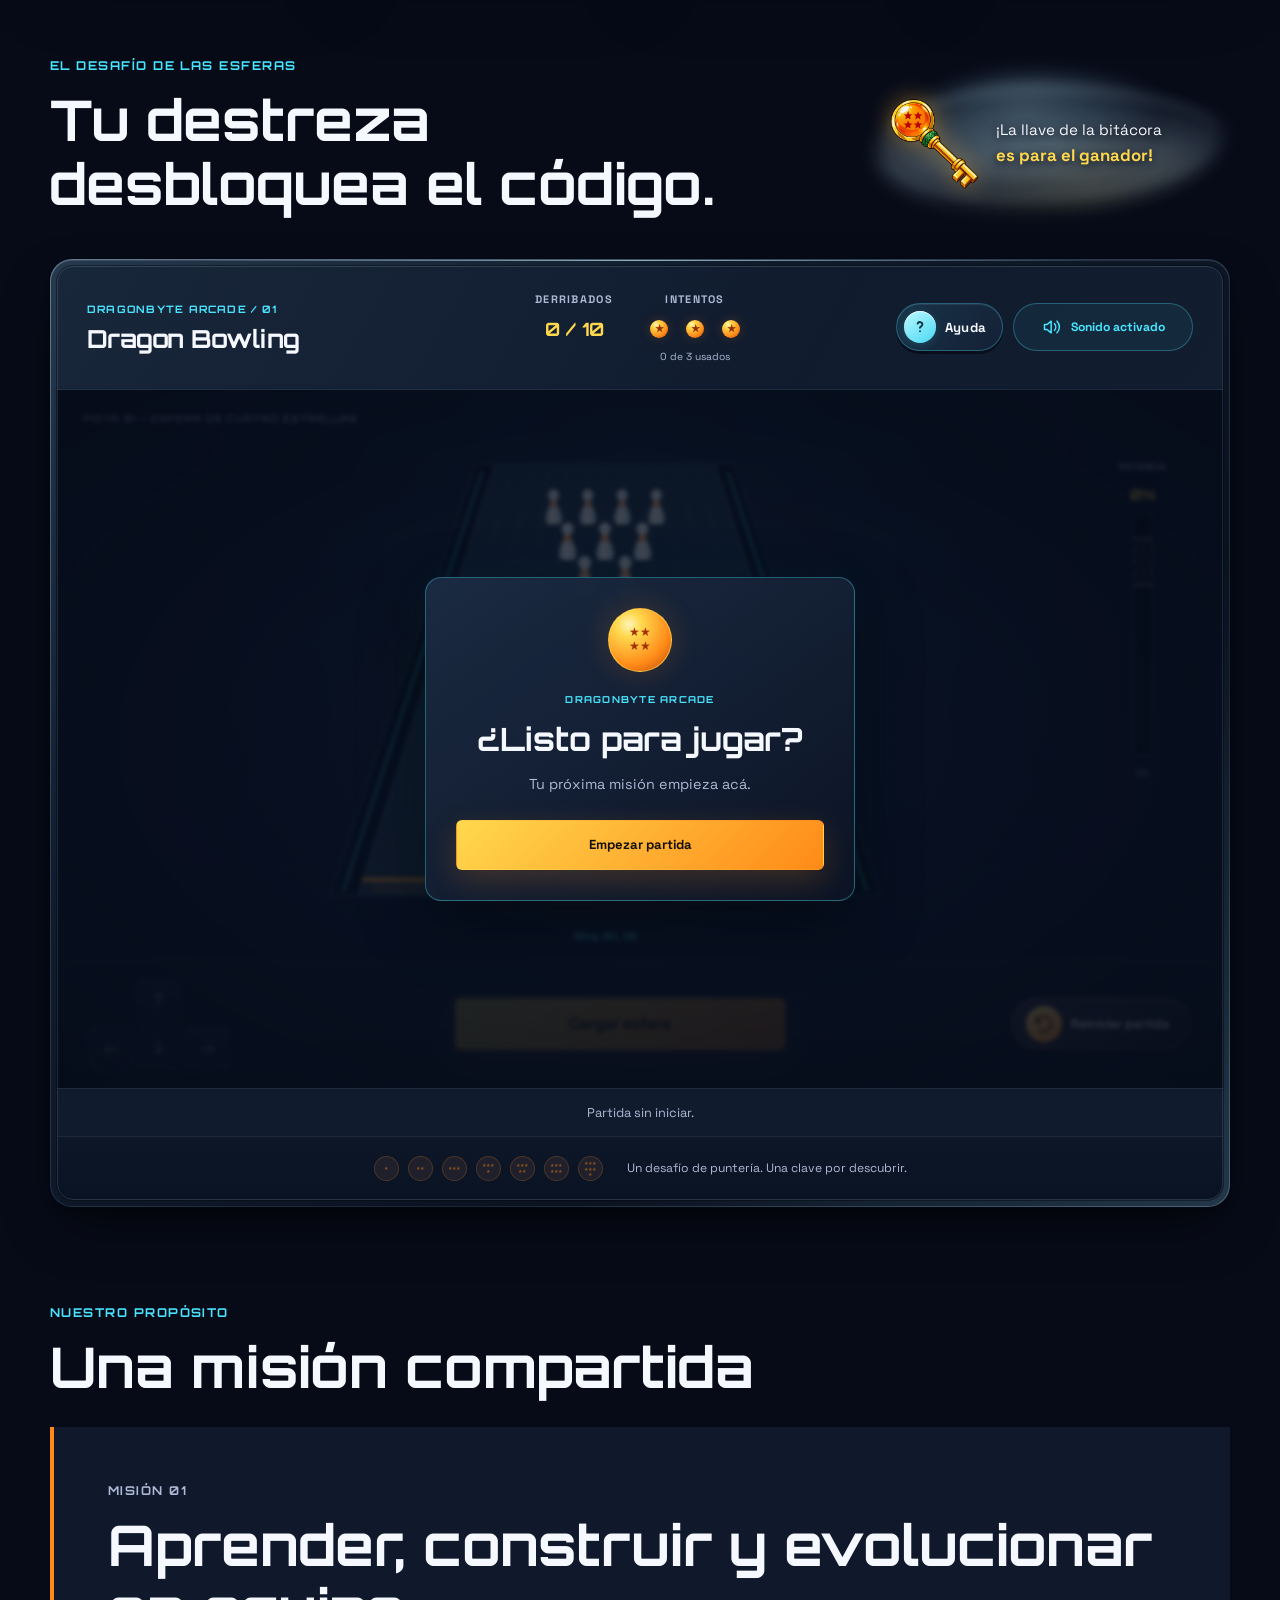
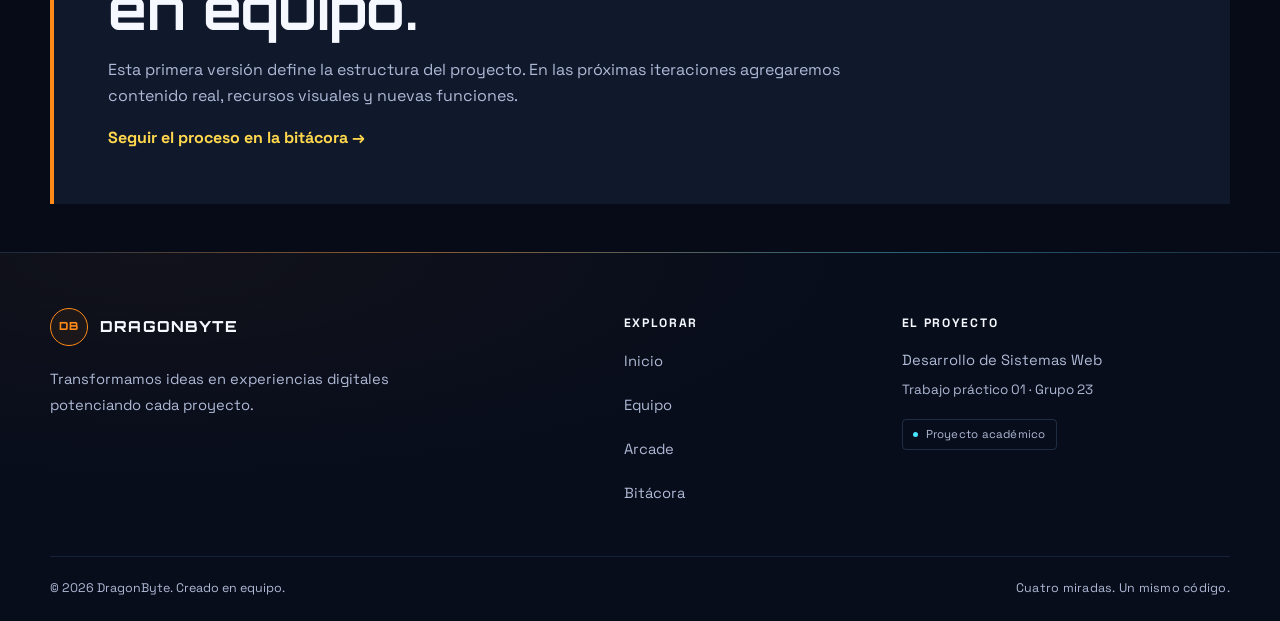
==== commit a2fda512: "agregar sonidos al arcade" ====
--- a/index.html
+++ b/index.html
@@ -15,15 +15,16 @@
     <link rel="stylesheet" href="assets/css/base.css?v=1">
     <link rel="stylesheet" href="components/member-photo/member-photo.css?v=1">
     <link rel="stylesheet" href="assets/css/pages/inicio.css?v=4">
-    <link rel="stylesheet" href="components/bowling/bowling.css?v=15">
+    <link rel="stylesheet" href="components/bowling/bowling.css?v=22">
     <link rel="stylesheet" href="components/header/header.css?v=30">
     <link rel="stylesheet" href="components/footer/footer.css?v=1">
-    <script src="components/header/header.js?v=19" defer></script>
+    <script src="components/header/header.js?v=20" defer></script>
     <script src="components/footer/footer.js?v=3" defer></script>
     <script src="components/member-photo/member-photo.js?v=1" defer></script>
     <script src="assets/js/pages/inicio.js?v=1" defer></script>
     <script src="assets/js/bitacora-access.js?v=1" defer></script>
-    <script src="components/bowling/bowling.js?v=6" defer></script>
+    <script src="components/bowling/bowling-audio.js?v=5" defer></script>
+    <script src="components/bowling/bowling.js?v=10" defer></script>
   </head>
   <body>
     <header class="site-header" data-site-header></header>
@@ -240,7 +241,10 @@
                   <li aria-label="Tiro 2 disponible"><span class="bowling-mini-orb" aria-hidden="true">★</span></li>
                   <li aria-label="Tiro 3 disponible"><span class="bowling-mini-orb" aria-hidden="true">★</span></li>
                 </ol>
-              </div>
+                <p id="bowling-attempts-remaining" class="bowling-attempts-remaining">3 disponibles</p>
+              </div>
+            </div>
+            <div class="bowling-toolbar">
               <button id="bowling-help-button" class="button bowling-help-button" type="button" aria-haspopup="dialog" aria-controls="bowling-help-dialog">
                 <span class="bowling-help-icon" aria-hidden="true">
                   <svg viewBox="0 0 24 24" fill="none" stroke="currentColor" stroke-width="2.2" stroke-linecap="round" stroke-linejoin="round" focusable="false">
@@ -248,6 +252,14 @@
                   </svg>
                 </span>
                 <span class="bowling-help-label">Ayuda</span>
+              </button>
+              <button id="bowling-sound" class="bowling-sound" type="button" aria-label="Sonido del bowling" aria-pressed="true" title="Silenciar sonido">
+                <svg viewBox="0 0 24 24" fill="none" stroke="currentColor" stroke-width="1.8" stroke-linecap="round" stroke-linejoin="round" aria-hidden="true" focusable="false">
+                  <path d="M11 5 6 9H3v6h3l5 4V5Z"></path>
+                  <g class="bowling-sound-on"><path d="M15 8a6 6 0 0 1 0 8M18 5a10 10 0 0 1 0 14"></path></g>
+                  <g class="bowling-sound-off"><path d="m16 9 6 6m0-6-6 6"></path></g>
+                </svg>
+                <span data-sound-label>Sonido activado</span>
               </button>
             </div>
           </div>
@@ -285,11 +297,19 @@
               </div>
             </div>
             <div class="bowling-overlay">
-              <div class="bowling-banner" role="group" aria-labelledby="bowling-overlay-title" aria-describedby="bowling-overlay-message">
+              <div class="bowling-banner" role="dialog" aria-modal="false" aria-labelledby="bowling-overlay-title" aria-describedby="bowling-overlay-message">
                 <div class="bowling-banner-orb" aria-hidden="true">★★★★</div>
                 <p id="bowling-overlay-eyebrow" class="eyebrow">DRAGONBYTE ARCADE</p>
                 <h3 id="bowling-overlay-title" tabindex="-1">¿Listo para jugar?</h3>
                 <p id="bowling-overlay-message">Tu próxima misión empieza acá.</p>
+                <div id="bowling-shot-summary" class="bowling-shot-summary" hidden>
+                  <ol id="bowling-result-attempts" class="bowling-attempts bowling-result-attempts" aria-label="Estado de los tres intentos">
+                    <li><span class="bowling-mini-orb" aria-hidden="true">★</span></li>
+                    <li><span class="bowling-mini-orb" aria-hidden="true">★</span></li>
+                    <li><span class="bowling-mini-orb" aria-hidden="true">★</span></li>
+                  </ol>
+                  <p id="bowling-shots-remaining">2 intentos disponibles</p>
+                </div>
                 <div id="bowling-reward" class="bowling-reward" hidden>
                   <p>CLAVE DE LA BITÁCORA</p>
                   <div class="bowling-code-row">
@@ -326,14 +346,14 @@
             <h2 id="bowling-help-title">Cómo jugar</h2>
             <button class="bowling-help-close" type="button" aria-label="Cerrar ayuda" data-close-help>×</button>
           </div>
-          <p>Elegí «Empezar partida» y derribá los <strong>10 palos en 3 lanzamientos</strong> para descubrir la clave de autenticación de la bitácora. Los palos derribados se conservan entre tiros.</p>
+          <p>Elegí «Empezar partida» y derribá los <strong>10 palos en 3 lanzamientos</strong> para descubrir la clave de autenticación de la bitácora. Los palos derribados se conservan entre tiros. Cada lanzamiento consume una de las tres esferas: las usadas quedan grises y tachadas.</p>
           <ol class="bowling-help-steps">
             <li><strong>Apuntá.</strong> Hacé clic en la pista y mové la mira con las cuatro flechas del teclado. En celular, usá los botones de dirección.</li>
             <li><strong>Cargá y lanzá.</strong> Mantené presionado «Cargar esfera» con el mouse o el dedo. Soltá para lanzar con la potencia indicada.</li>
             <li><strong>Elegí la potencia.</strong> La barra vertical se llena de abajo hacia arriba. La zona ideal está entre 70 y 90% para lograr una reacción en cadena.</li>
             <li><strong>También con teclado.</strong> Con la pista o el botón de lanzamiento enfocados, mantené Espacio y soltá para lanzar. Enter lanza al 80% y Esc cancela la carga.</li>
           </ol>
-          <p>«Reiniciar partida» vuelve al cartel de inicio. Al finalizar, «Volver a jugar» comienza una partida nueva con tres intentos. Cerrá esta ayuda con Esc o con «Entendido».</p>
+          <p>Después de cada tiro, el resultado aparece durante dos segundos y se cierra automáticamente. También podés cerrarlo antes con Esc. «Reiniciar partida» vuelve al cartel de inicio. Al finalizar, «Volver a jugar» comienza una partida nueva con tres intentos. Cerrá esta ayuda con Esc o con «Entendido».</p>
           <button class="button button-primary" type="button" data-close-help>Entendido</button>
         </dialog>
         <noscript><p>Activá JavaScript para jugar al desafío de las esferas.</p></noscript>
--- a/components/bowling/bowling.css
+++ b/components/bowling/bowling.css
@@ -169,22 +169,66 @@
 }
 
 .bowling-game {
+  --bowling-frame-radius: 22px;
+  --bowling-frame-gap: 6px;
+  --bowling-divider: rgba(157, 193, 217, .12);
+  position: relative;
+  isolation: isolate;
   scroll-margin-top: 16px;
   overflow: hidden;
-  border: 1px solid rgba(120, 191, 255, .26);
-  border-radius: 18px;
-  background: linear-gradient(130deg, rgba(26, 42, 70, .75), rgba(12, 19, 36, .98) 55%);
-  box-shadow: var(--shadow);
+  padding: var(--bowling-frame-gap);
+  border: 1px solid transparent;
+  border-radius: var(--bowling-frame-radius);
+  background:
+    linear-gradient(135deg, #26394d, #101b2c 32%, #0b1220 70%, #233749) padding-box,
+    linear-gradient(145deg, #647e93, #2a4055 32%, #172536 70%, #49677c) border-box;
+  box-shadow:
+    0 0 0 1px rgba(3, 7, 15, .8),
+    0 24px 56px -16px rgba(0, 0, 0, .65),
+    0 5px 14px rgba(0, 0, 0, .25),
+    inset 0 1px 0 rgba(226, 242, 255, .12);
+}
+
+/* A recessed inner edge and a fine reflection give the cabinet its depth. */
+.bowling-game::before,
+.bowling-game::after {
+  position: absolute;
+  z-index: 5;
+  pointer-events: none;
+  content: "";
+}
+
+.bowling-game::before {
+  top: 0;
+  right: 12%;
+  left: 12%;
+  height: 1px;
+  background: linear-gradient(90deg, transparent, rgba(193, 237, 255, .65), transparent);
+}
+
+.bowling-game::after {
+  inset: var(--bowling-frame-gap);
+  border: 1px solid rgba(157, 193, 217, .15);
+  border-radius: calc(var(--bowling-frame-radius) - var(--bowling-frame-gap));
+  box-shadow: 0 0 0 1px rgba(3, 7, 15, .45);
 }
 
 .bowling-topbar {
-  display: flex;
-  flex-wrap: wrap;
+  display: grid;
+  grid-template-columns: minmax(0, 1fr) auto minmax(0, 1fr);
+  grid-template-areas: "brand score tools";
   align-items: center;
-  justify-content: space-between;
   gap: 24px;
   padding: 25px 30px;
-  border-bottom: 1px solid var(--border);
+  border-bottom: 1px solid var(--bowling-divider);
+  border-radius: calc(var(--bowling-frame-radius) - var(--bowling-frame-gap)) calc(var(--bowling-frame-radius) - var(--bowling-frame-gap)) 0 0;
+  background: linear-gradient(120deg, #19273b, #101b2e 65%, #121e30);
+  box-shadow: inset 0 1px 0 rgba(220, 239, 255, .045);
+}
+
+.bowling-brand {
+  grid-area: brand;
+  min-width: 0;
 }
 
 .bowling-brand .eyebrow {
@@ -199,11 +243,22 @@
 }
 
 .bowling-scoreboard {
+  grid-area: score;
   display: flex;
-  flex-wrap: wrap;
+  align-items: start;
+  justify-content: center;
+  justify-self: center;
+  gap: 16px 32px;
+  min-width: 0;
+}
+
+.bowling-toolbar {
+  grid-area: tools;
+  display: flex;
+  flex-shrink: 0;
   align-items: center;
-  gap: 16px 24px;
-  min-width: 0;
+  justify-self: end;
+  gap: 10px;
 }
 
 .bowling-help-button {
@@ -359,7 +414,9 @@
 
 .bowling-stat {
   display: grid;
+  justify-items: center;
   gap: 7px;
+  text-align: center;
 }
 
 .bowling-stat > span {
@@ -376,6 +433,13 @@
   font-size: 1.15rem;
   line-height: 28px;
   font-variant-numeric: tabular-nums;
+}
+
+.bowling-attempts-remaining {
+  margin: 0;
+  color: var(--muted);
+  font-size: .64rem;
+  line-height: 1.4;
 }
 
 .bowling-attempts {
@@ -403,6 +467,7 @@
 }
 
 .bowling-mini-orb {
+  position: relative;
   display: grid;
   width: 18px;
   height: 18px;
@@ -416,12 +481,28 @@
   line-height: 1;
 }
 
-.bowling-attempts li.is-used {
-  opacity: .7;
-}
-
 .bowling-attempts li.is-used .bowling-mini-orb {
   filter: grayscale(1);
+  opacity: .7;
+  box-shadow: none;
+}
+
+.bowling-attempts li.is-used .bowling-mini-orb::after {
+  position: absolute;
+  top: calc(50% - 1px);
+  right: -2px;
+  left: -2px;
+  height: 2px;
+  border-radius: 2px;
+  background: #edf3ff;
+  box-shadow: 0 0 0 1px #17223b;
+  transform: rotate(-45deg);
+  content: "";
+}
+
+.bowling-attempts li.is-current {
+  border-color: var(--cyan);
+  background: rgba(73, 229, 255, .08);
 }
 
 
@@ -572,8 +653,9 @@
   justify-content: space-between;
   gap: 20px;
   padding: 18px 32px;
-  border-top: 1px solid rgba(120, 191, 255, .14);
-  background: rgba(7, 11, 24, .3);
+  border-top: 1px solid var(--bowling-divider);
+  background: linear-gradient(180deg, #0e192b, #0c1525);
+  box-shadow: 0 -1px 0 rgba(3, 7, 15, .35);
 }
 
 .bowling-launch {
@@ -664,6 +746,70 @@
   line-height: 1.6;
 }
 
+.bowling-shot-summary {
+  display: grid;
+  gap: 8px;
+  min-width: 0;
+  margin: 0 0 16px;
+}
+
+.bowling-game[data-phase="result"] .bowling-shot-summary {
+  margin-bottom: 0;
+}
+
+.bowling-result-attempts {
+  justify-content: center;
+  gap: 12px;
+}
+
+.bowling-result-attempts li {
+  width: 40px;
+  height: 40px;
+}
+
+.bowling-result-attempts .bowling-mini-orb {
+  width: 30px;
+  height: 30px;
+  font-size: 15px;
+}
+
+#bowling-shots-remaining {
+  margin: 0;
+  color: var(--text);
+  font-size: .76rem;
+  line-height: 1.5;
+}
+
+.bowling-game:not([data-phase="idle"]) .bowling-banner {
+  width: min(100%, 330px);
+  padding: 18px;
+  border-radius: 12px;
+}
+
+.bowling-game:not([data-phase="idle"]) .bowling-banner-orb {
+  display: none;
+}
+
+.bowling-game:not([data-phase="idle"]) #bowling-overlay-eyebrow {
+  margin-bottom: 8px;
+}
+
+.bowling-game:not([data-phase="idle"]) #bowling-overlay-title {
+  margin-bottom: 8px;
+  font-size: 1.2rem;
+}
+
+.bowling-game:not([data-phase="idle"]) #bowling-overlay-message {
+  margin-bottom: 14px;
+  font-size: .8rem;
+}
+
+.bowling-game:not([data-phase="idle"]) :is(#bowling-start, .bowling-banner-actions > .button) {
+  min-height: 44px;
+  padding: 8px 10px;
+  font-size: .76rem;
+}
+
 #bowling-start {
   width: 100%;
   min-height: 50px;
@@ -726,8 +872,8 @@
 
 .bowling-feedback {
   padding: 13px 24px;
-  border-top: 1px solid var(--border);
-  background: rgba(73, 229, 255, .025);
+  border-top: 1px solid var(--bowling-divider);
+  background: #101c2e;
   text-align: center;
 }
 
@@ -964,8 +1110,10 @@
   justify-content: center;
   gap: 14px 24px;
   padding: 19px 24px;
-  border-top: 1px solid var(--border);
-  background: rgba(7, 11, 24, .3);
+  border-top: 1px solid var(--bowling-divider);
+  border-radius: 0 0 calc(var(--bowling-frame-radius) - var(--bowling-frame-gap)) calc(var(--bowling-frame-radius) - var(--bowling-frame-gap));
+  background: linear-gradient(180deg, #0d1728, #0a1322);
+  box-shadow: inset 0 -1px 0 rgba(205, 230, 247, .035);
 }
 
 .bowling-footer p {
@@ -973,6 +1121,55 @@
   color: var(--muted);
   font-size: .76rem;
   text-align: center;
+}
+
+.bowling-sound {
+  display: inline-flex;
+  flex-shrink: 0;
+  align-items: center;
+  justify-content: center;
+  gap: 9px;
+  min-width: 180px;
+  min-height: 48px;
+  padding: 10px 14px;
+  border: 1px solid rgba(73, 229, 255, .3);
+  border-radius: 999px;
+  color: var(--cyan);
+  background: rgba(73, 229, 255, .06);
+  font: inherit;
+  font-size: .76rem;
+  font-weight: 700;
+  line-height: 1.4;
+  cursor: pointer;
+  touch-action: manipulation;
+  transition: border-color .2s, color .2s, background .2s;
+}
+
+.bowling-sound svg {
+  flex-shrink: 0;
+  width: 20px;
+  height: 20px;
+}
+
+.bowling-sound-off,
+.bowling-sound[aria-pressed="false"] .bowling-sound-on {
+  display: none;
+}
+
+.bowling-sound[aria-pressed="false"] .bowling-sound-off {
+  display: inline;
+}
+
+.bowling-sound[aria-pressed="false"] {
+  border-color: var(--border);
+  color: var(--muted);
+  background: rgba(7, 11, 24, .3);
+}
+
+.bowling-sound:is(:hover, :focus-visible):not(:disabled) {
+  border-color: var(--cyan);
+  color: var(--text);
+  background: rgba(73, 229, 255, .12);
 }
 
 .bowling-orbs {
@@ -1007,7 +1204,19 @@
 }
 
 
+@media (max-width: 1024px) {
+  .bowling-topbar {
+    grid-template-columns: minmax(0, 1fr) auto;
+    grid-template-areas: "brand tools" "score score";
+  }
+}
+
 @media (max-width: 700px) {
+  .bowling-topbar {
+    grid-template-columns: minmax(0, 1fr);
+    grid-template-areas: "brand" "score" "tools";
+  }
+
   .bowling-controls {
     grid-template-columns: 140px minmax(0, 1fr);
     column-gap: 22px;
@@ -1057,24 +1266,36 @@
 
 @media (max-width: 480px) {
   .bowling-game {
-    border-radius: 12px;
+    --bowling-frame-radius: 16px;
+    --bowling-frame-gap: 4px;
   }
 
   .bowling-topbar {
-    align-items: flex-start;
-    flex-direction: column;
     gap: 18px;
     padding: 20px;
   }
 
   .bowling-scoreboard {
-    justify-content: space-between;
-    width: 100%;
-    gap: 12px;
+    gap: 24px;
   }
 
   .bowling-stat {
     gap: 5px;
+  }
+
+  .bowling-sound {
+    width: 48px;
+    min-width: 48px;
+    padding: 10px;
+  }
+
+  .bowling-sound [data-sound-label] {
+    position: absolute;
+    width: 1px;
+    height: 1px;
+    overflow: hidden;
+    clip-path: inset(50%);
+    white-space: nowrap;
   }
 
   .bowling-arena {
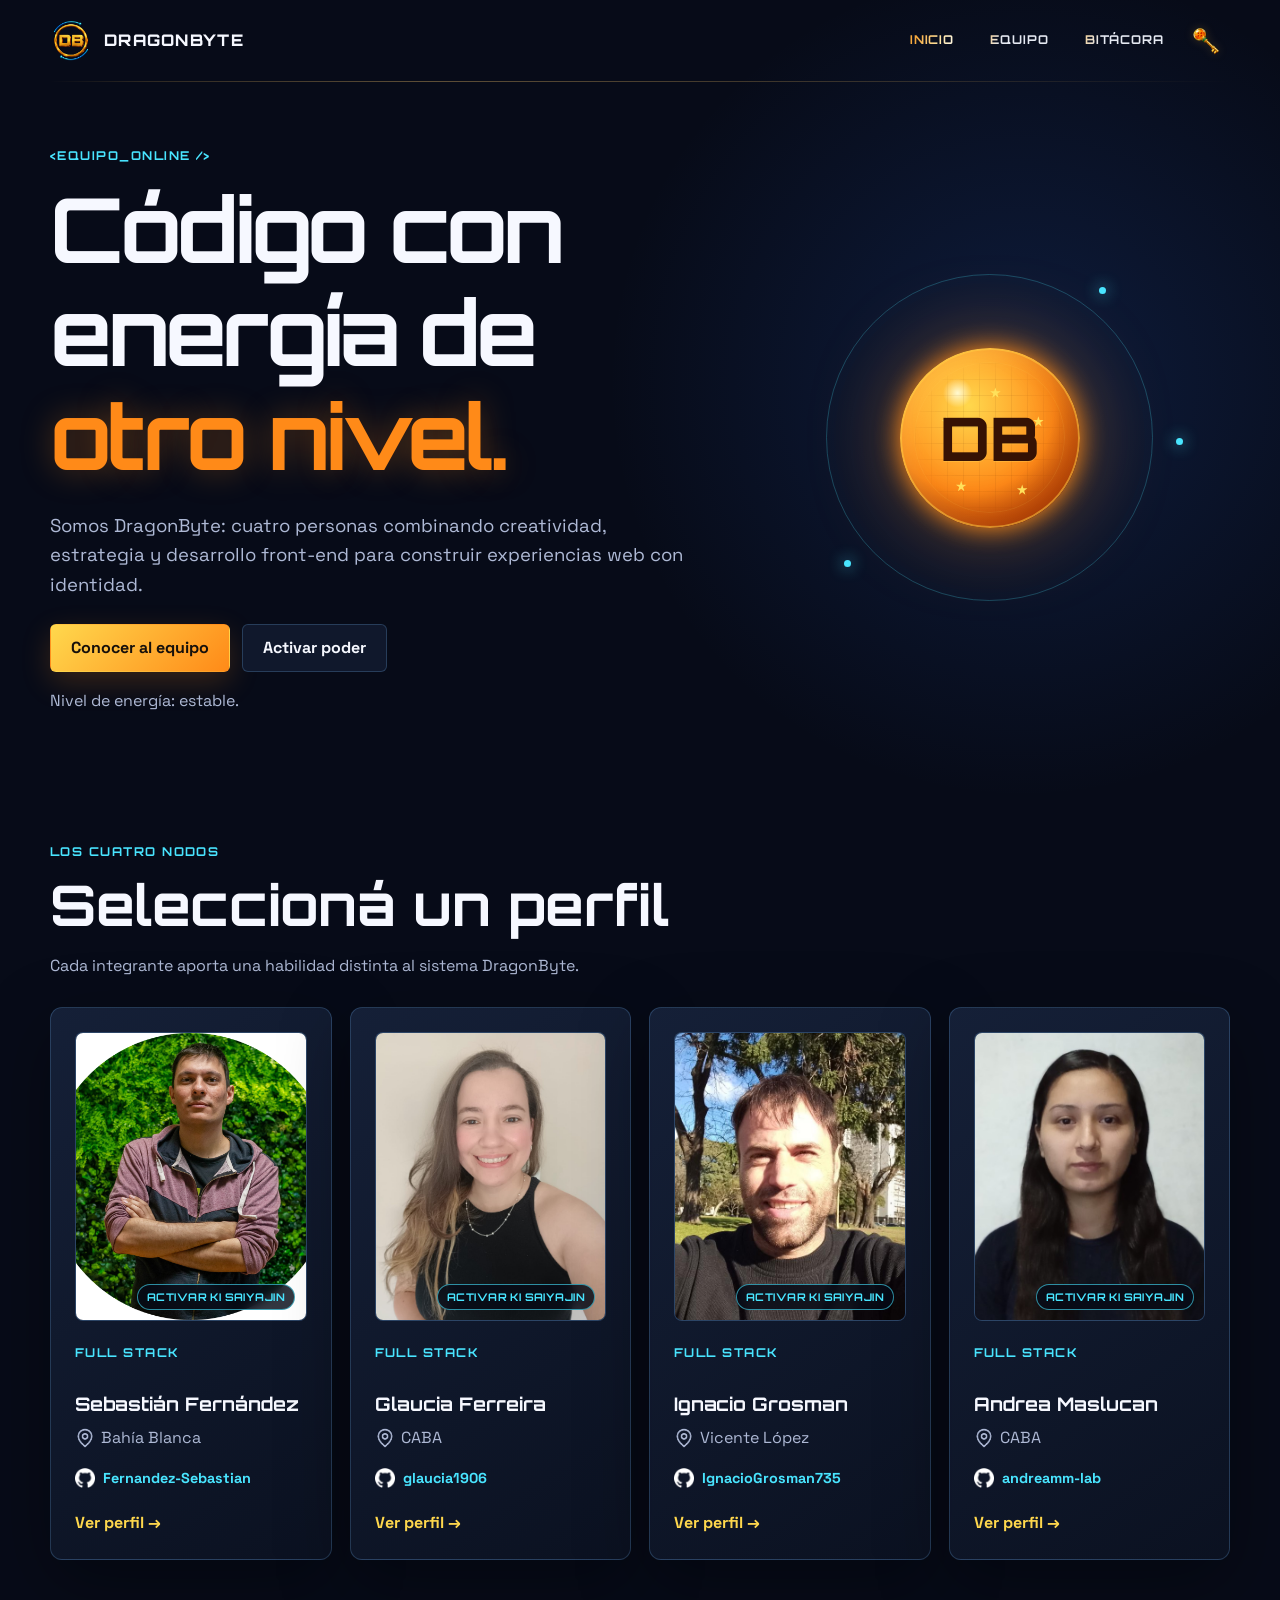
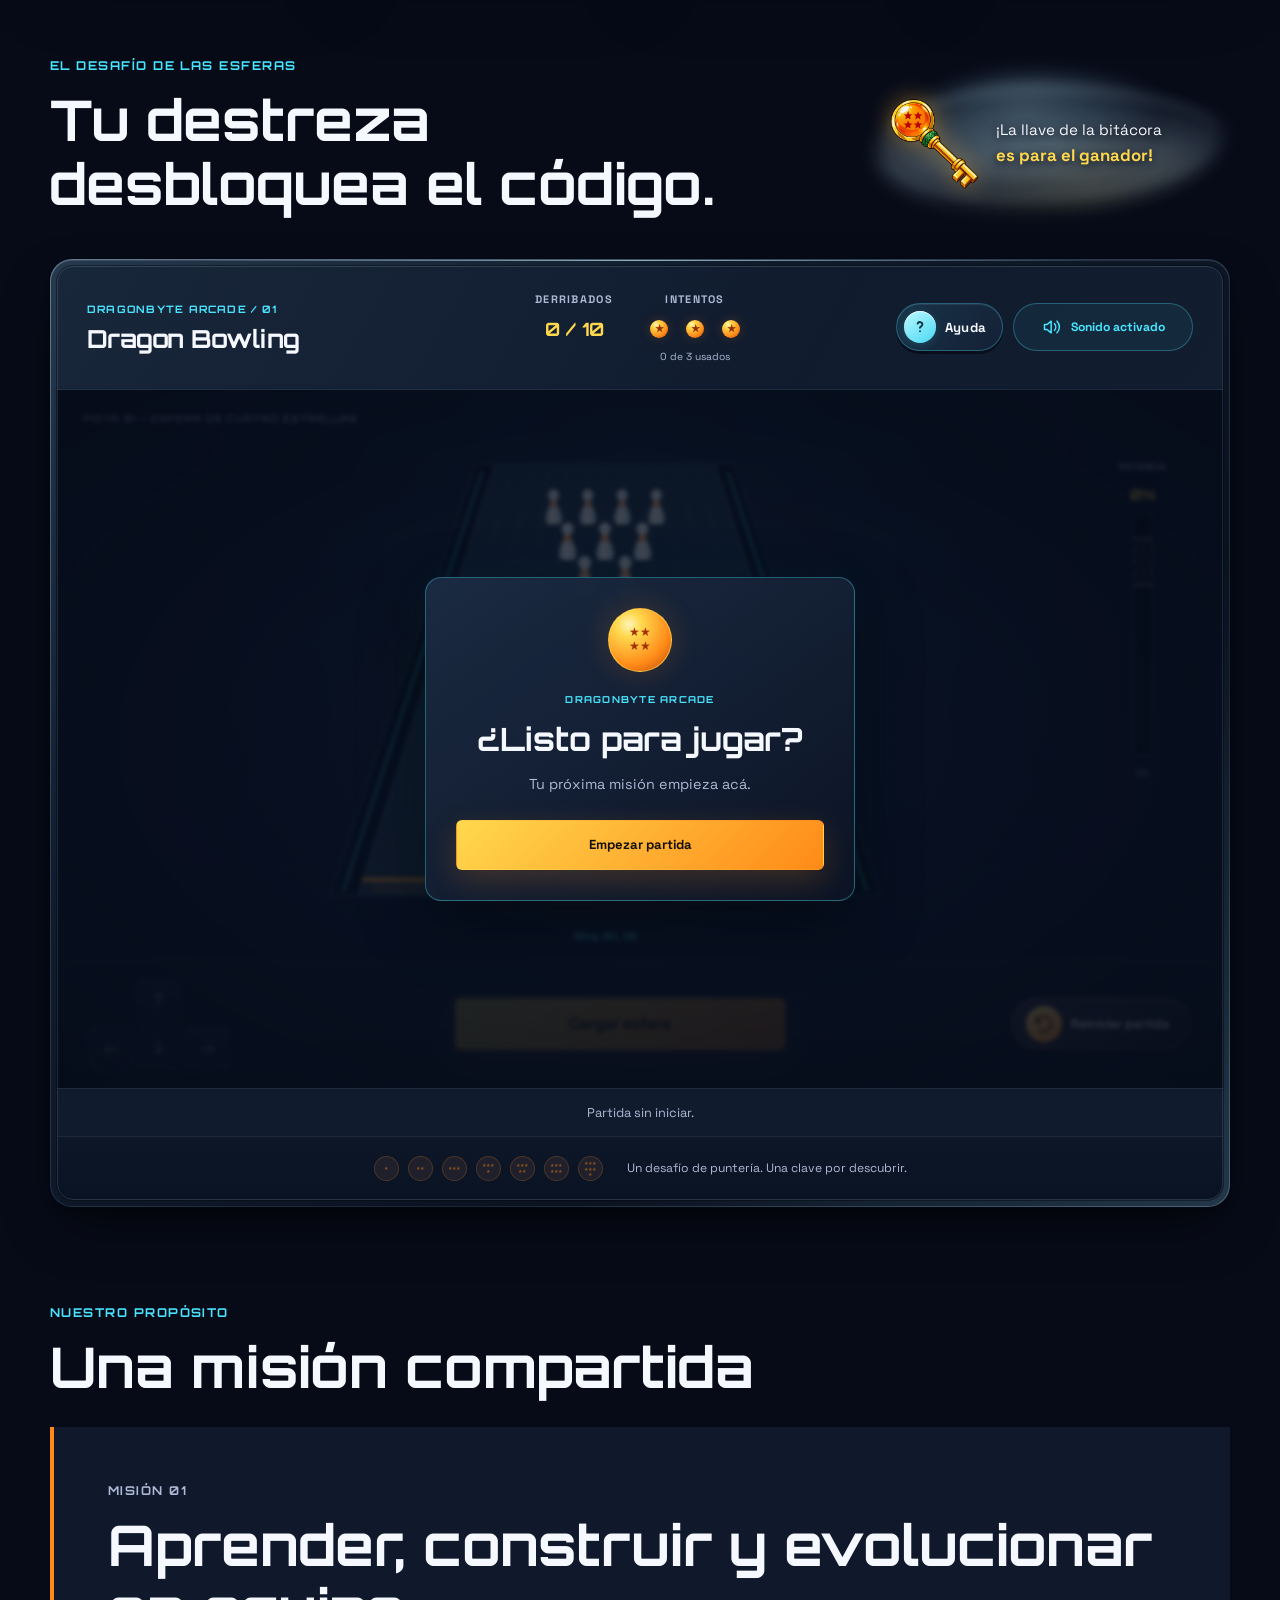
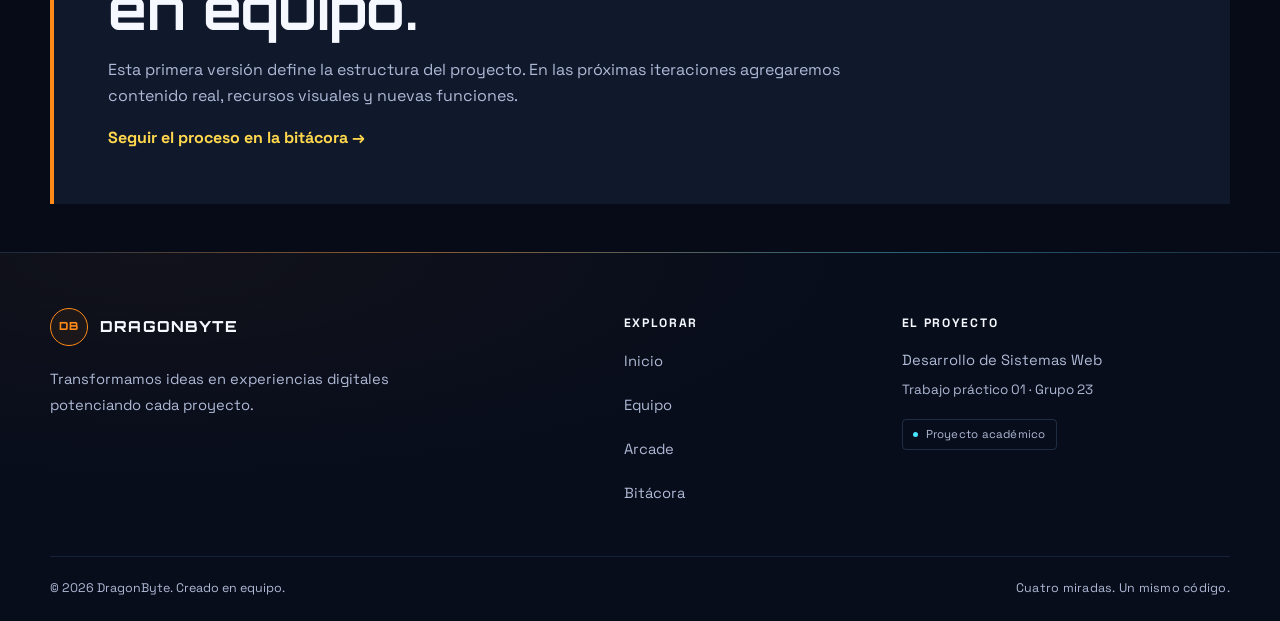
==== commit 905748fd: "actualizar efecto en el nombre de perfiles" ====
--- a/index.html
+++ b/index.html
@@ -114,7 +114,7 @@
             </button>
             <p class="role">Full Stack</p>
             <h3>Sebastián Fernández</h3>
-            <p class="profile-location"><img src="assets/img/iconos/ubicacion.webp" alt="" width="20" height="20"> Buenos Aires</p>
+            <p class="profile-location"><img src="assets/img/iconos/ubicacion.webp" alt="" width="20" height="20"> Bahía Blanca</p>
             <a class="member-github profile-github text-link" href="https://github.com/Fernandez-Sebastian" target="_blank" rel="noopener noreferrer" aria-label="GitHub de Sebastián Fernández (abre en otra pestaña)">
               <img src="assets/img/iconos/github.webp" alt="" width="20" height="20">
               <span>Fernandez-Sebastian</span>
@@ -144,7 +144,7 @@
             </button>
             <p class="role">Full Stack</p>
             <h3>Glaucia Ferreira</h3>
-            <p class="profile-location"><img src="assets/img/iconos/ubicacion.webp" alt="" width="20" height="20"> Buenos Aires</p>
+            <p class="profile-location"><img src="assets/img/iconos/ubicacion.webp" alt="" width="20" height="20"> CABA</p>
             <a class="member-github profile-github text-link" href="https://github.com/glaucia1906" target="_blank" rel="noopener noreferrer" aria-label="GitHub de Glaucia Ferreira (abre en otra pestaña)">
               <img src="assets/img/iconos/github.webp" alt="" width="20" height="20">
               <span>glaucia1906</span>
@@ -174,7 +174,7 @@
             </button>
             <p class="role">Full Stack</p>
             <h3>Ignacio Grosman</h3>
-            <p class="profile-location"><img src="assets/img/iconos/ubicacion.webp" alt="" width="20" height="20"> Buenos Aires</p>
+            <p class="profile-location"><img src="assets/img/iconos/ubicacion.webp" alt="" width="20" height="20"> Vicente López</p>
             <a class="member-github profile-github text-link" href="https://github.com/IgnacioGrosman735" target="_blank" rel="noopener noreferrer" aria-label="GitHub de Ignacio Grosman (abre en otra pestaña)">
               <img src="assets/img/iconos/github.webp" alt="" width="20" height="20">
               <span>IgnacioGrosman735</span>
@@ -204,7 +204,7 @@
             </button>
             <p class="role">Full Stack</p>
             <h3>Andrea Maslucan</h3>
-            <p class="profile-location"><img src="assets/img/iconos/ubicacion.webp" alt="" width="20" height="20"> Buenos Aires</p>
+            <p class="profile-location"><img src="assets/img/iconos/ubicacion.webp" alt="" width="20" height="20"> CABA</p>
             <a class="member-github profile-github text-link" href="https://github.com/andreamm-lab" target="_blank" rel="noopener noreferrer" aria-label="GitHub de Andrea Maslucan Moreno (abre en otra pestaña)">
               <img src="assets/img/iconos/github.webp" alt="" width="20" height="20">
               <span>andreamm-lab</span>
